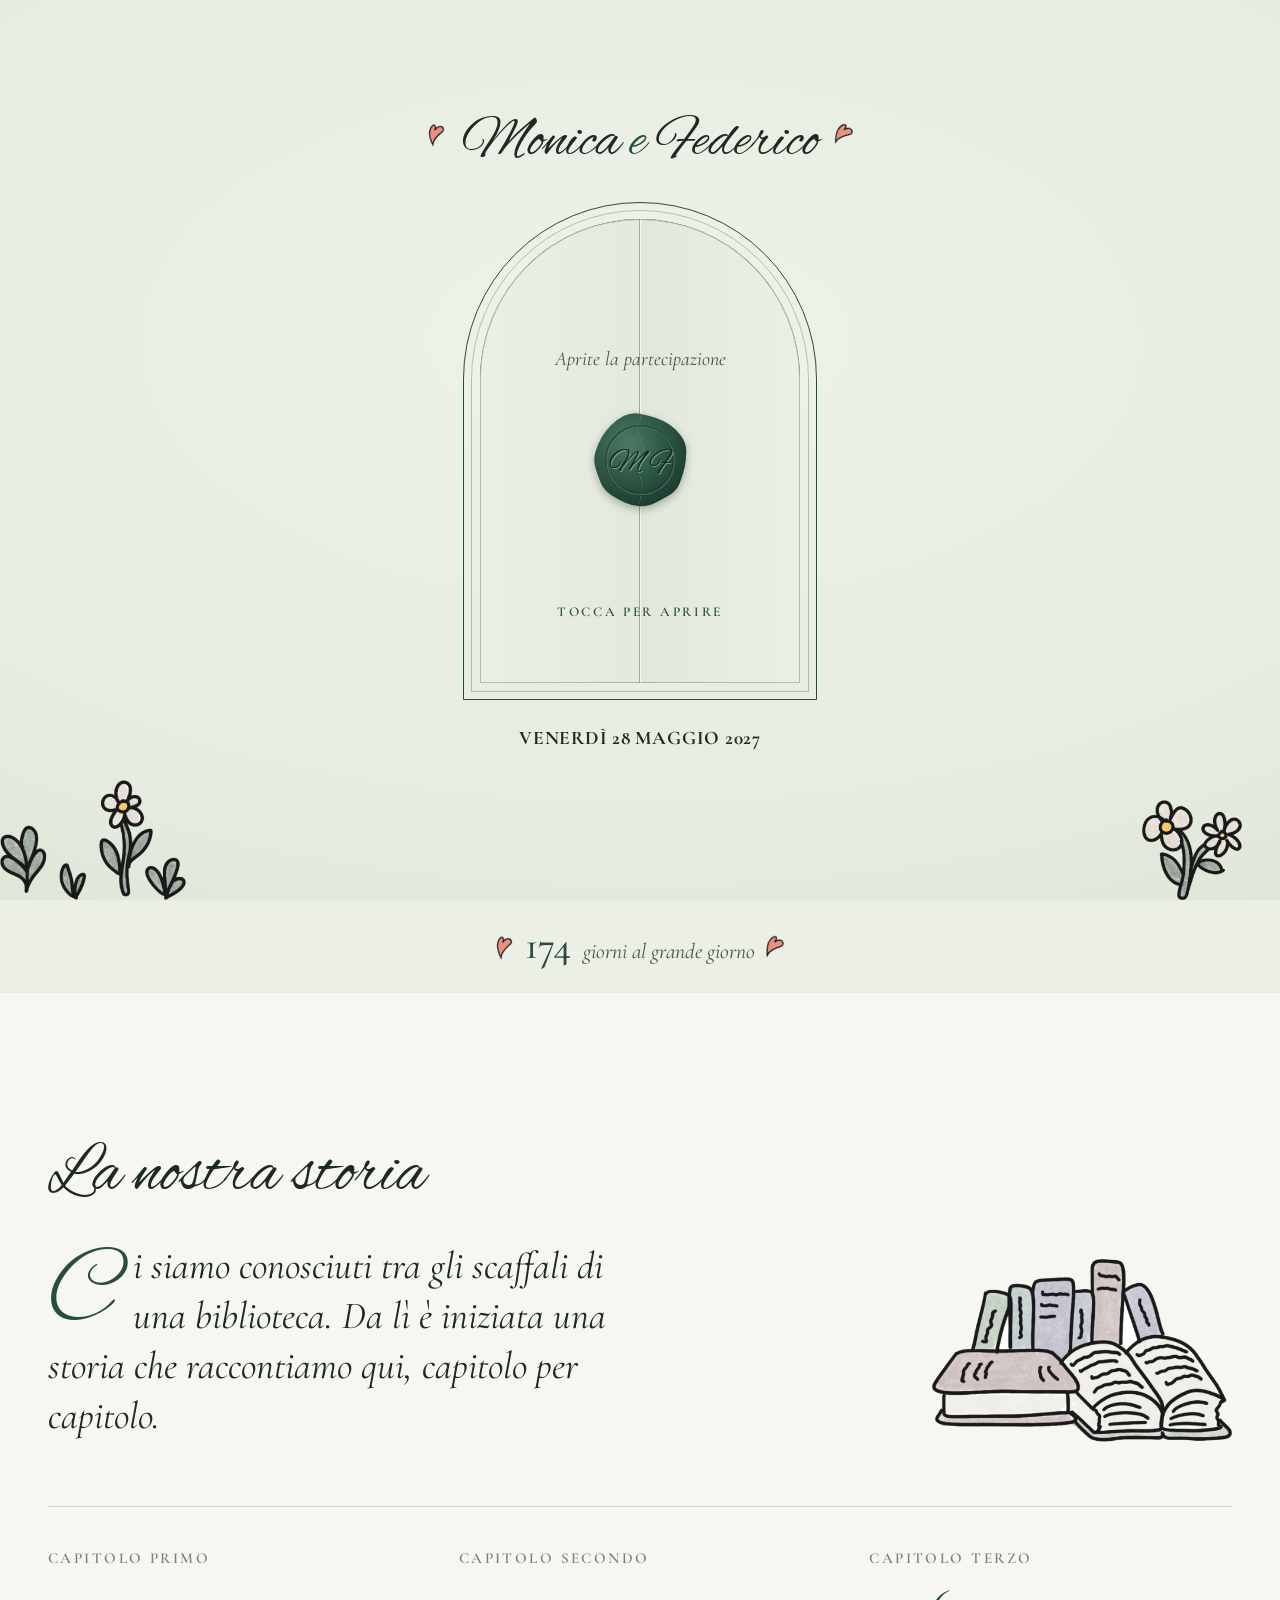
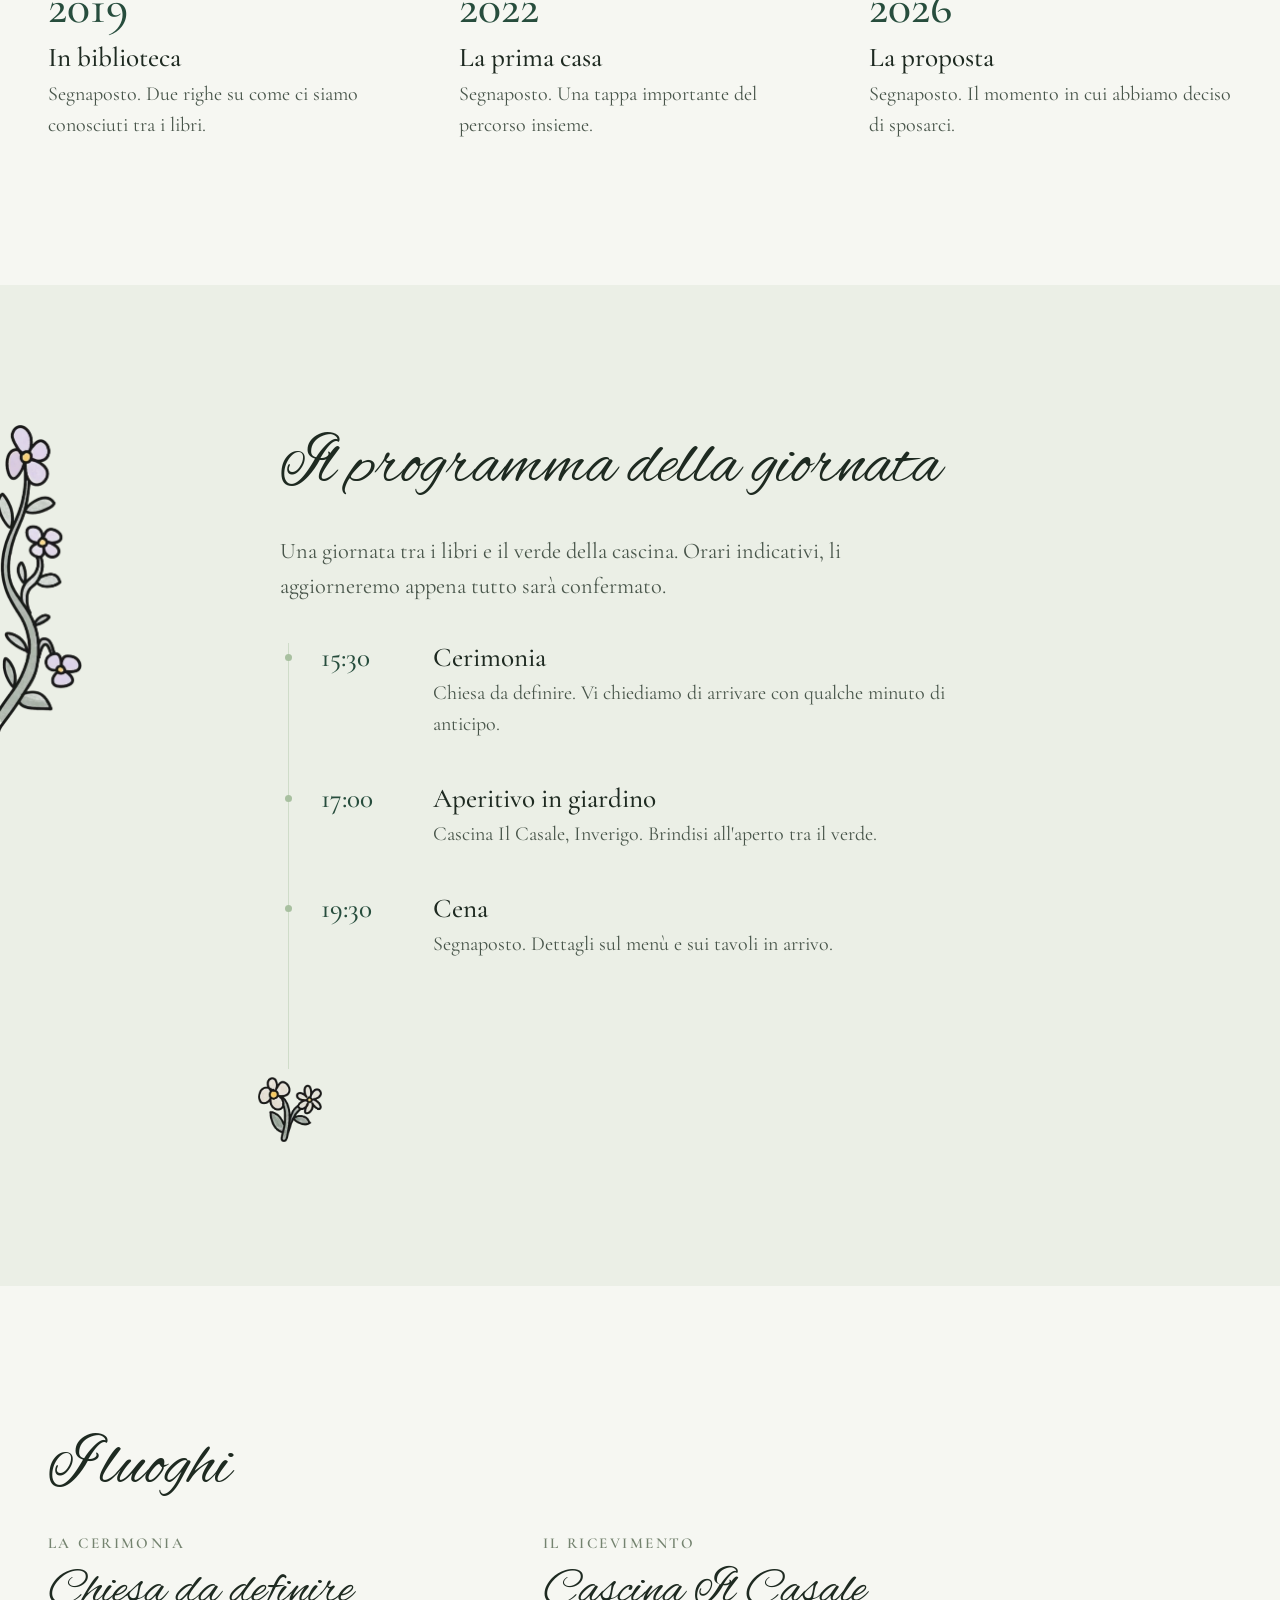
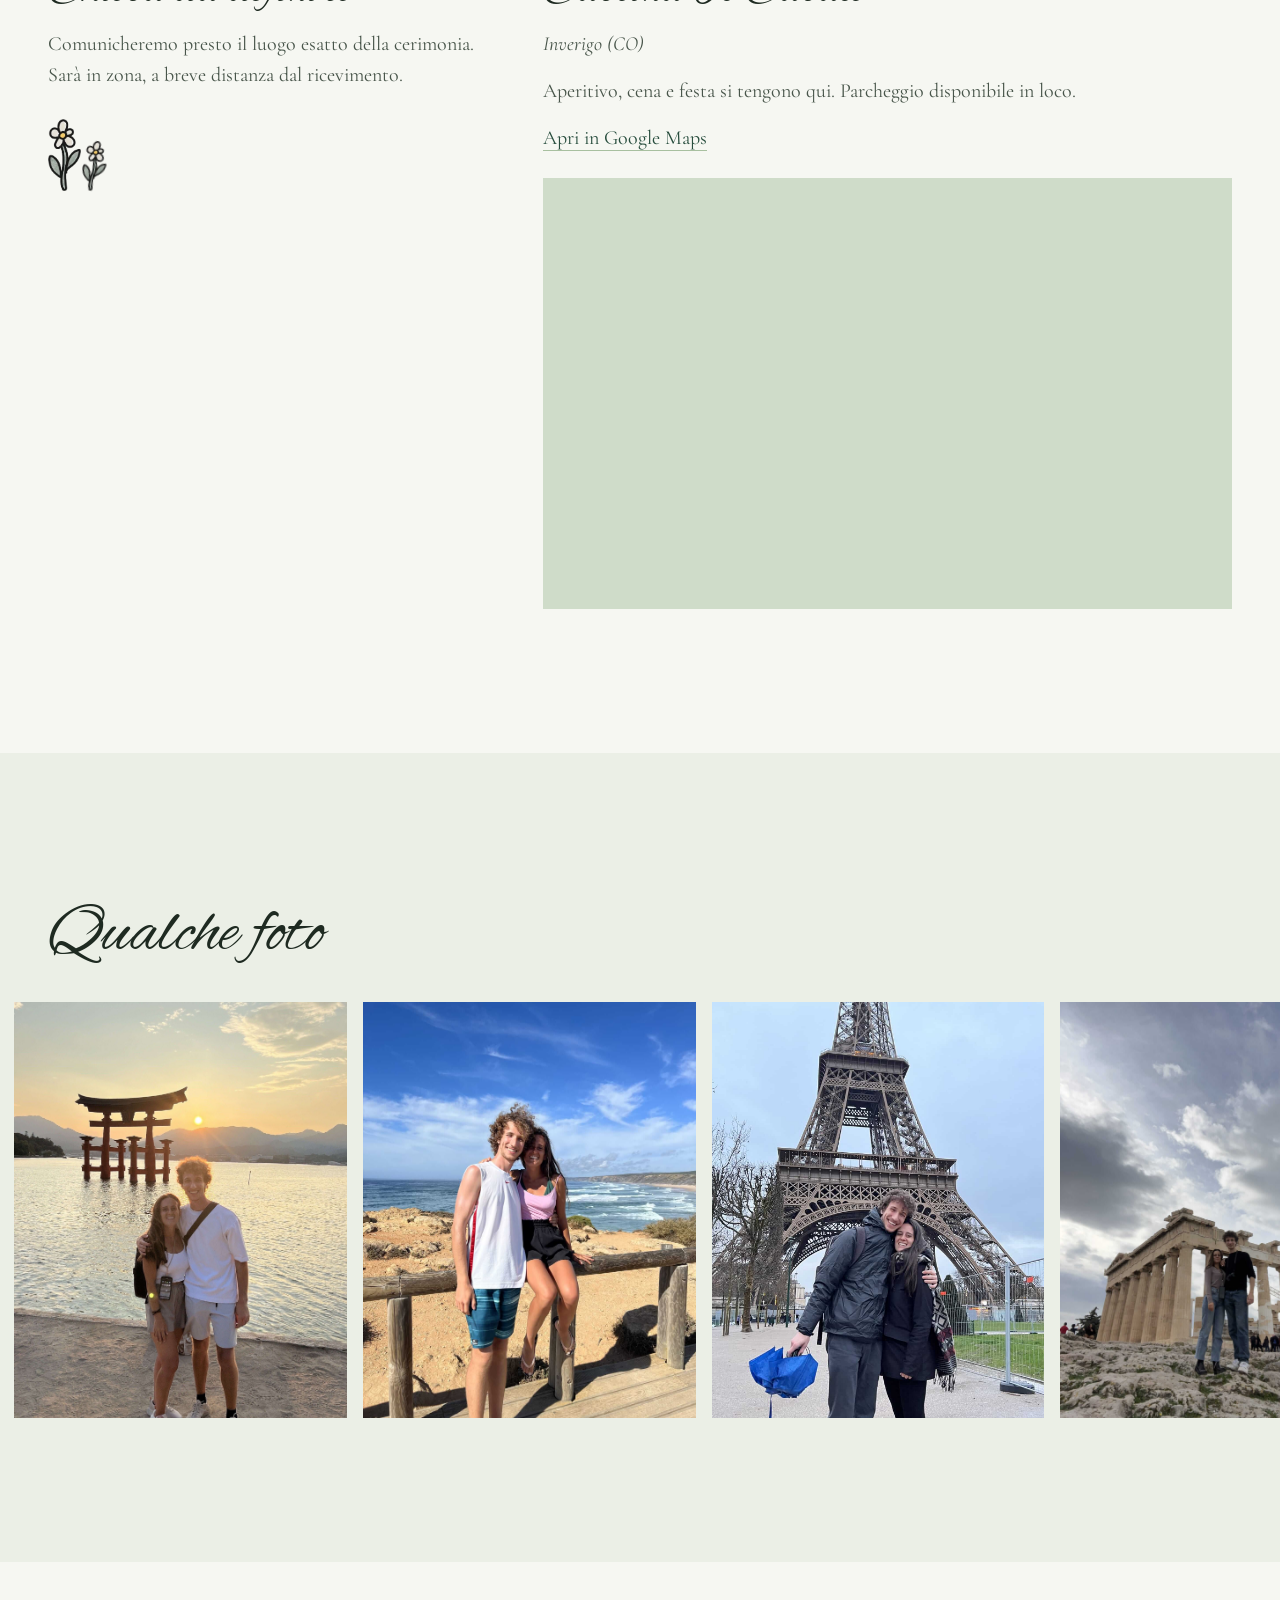
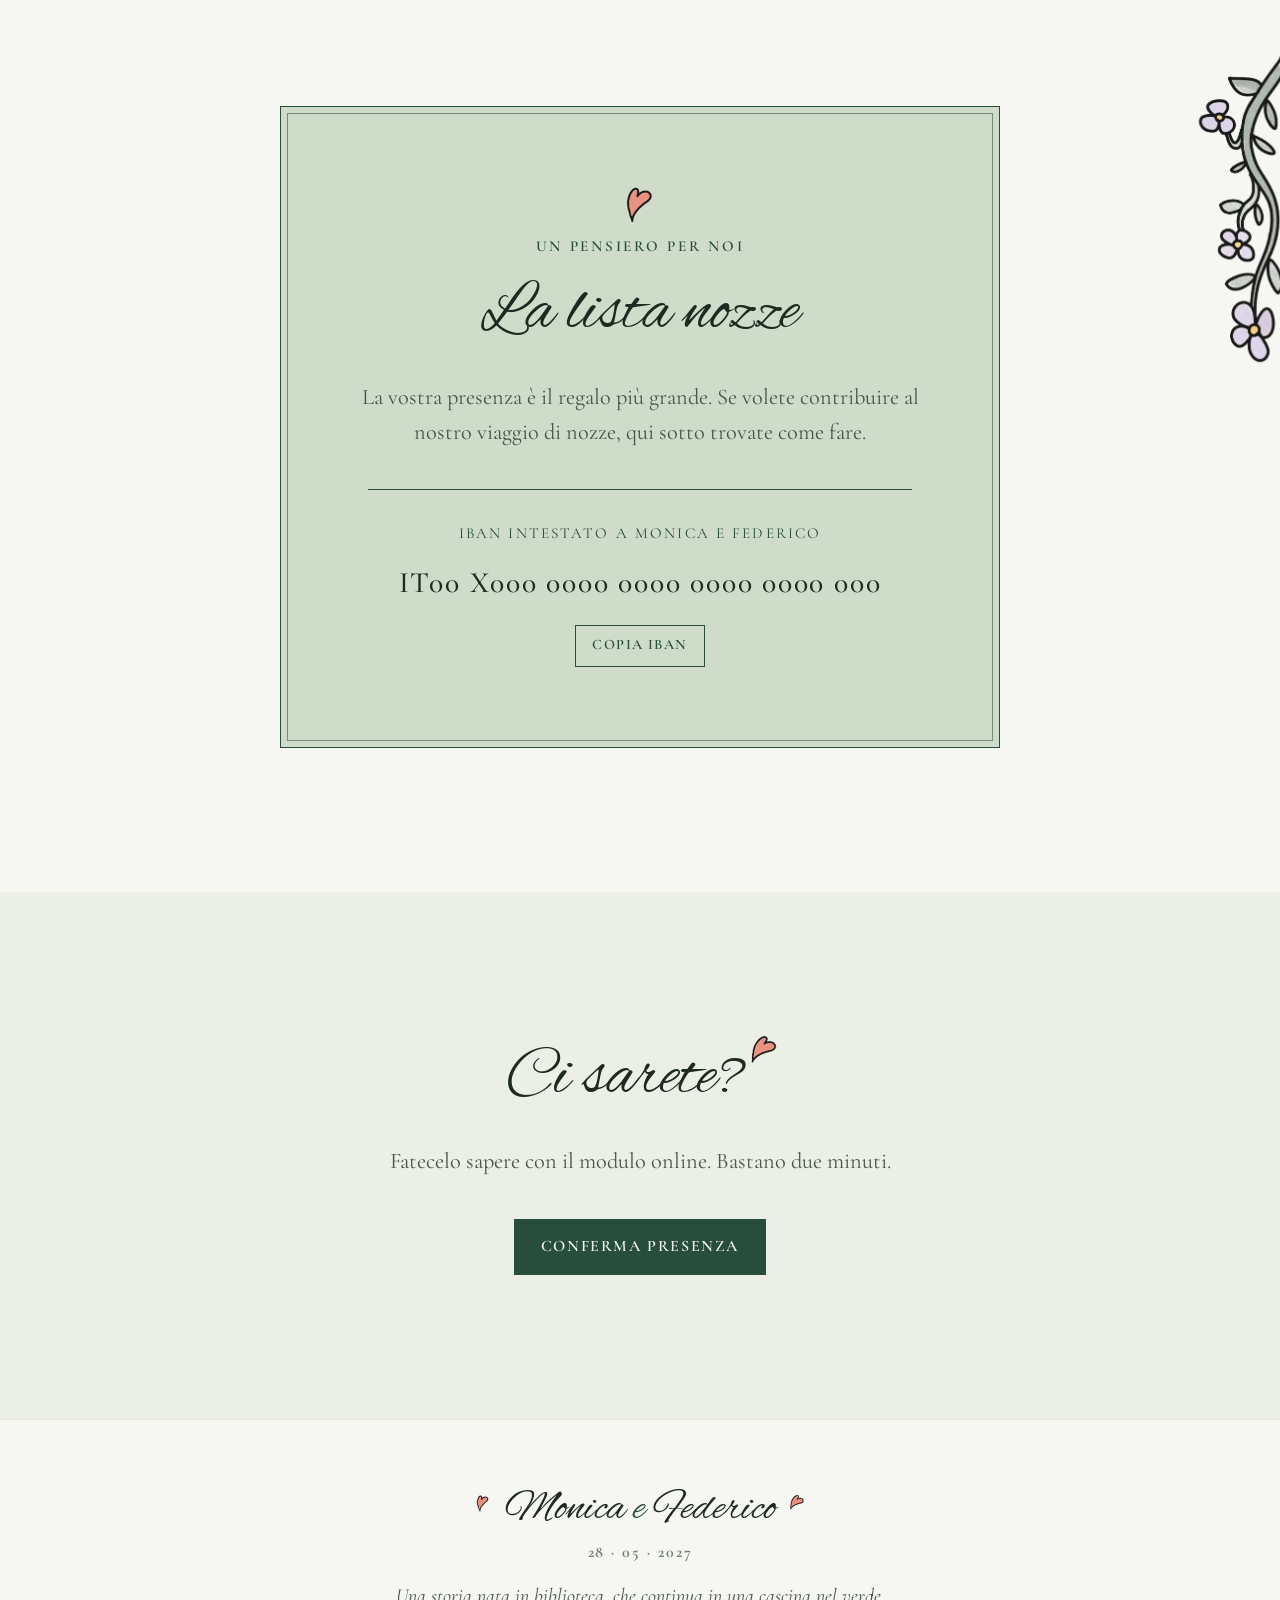
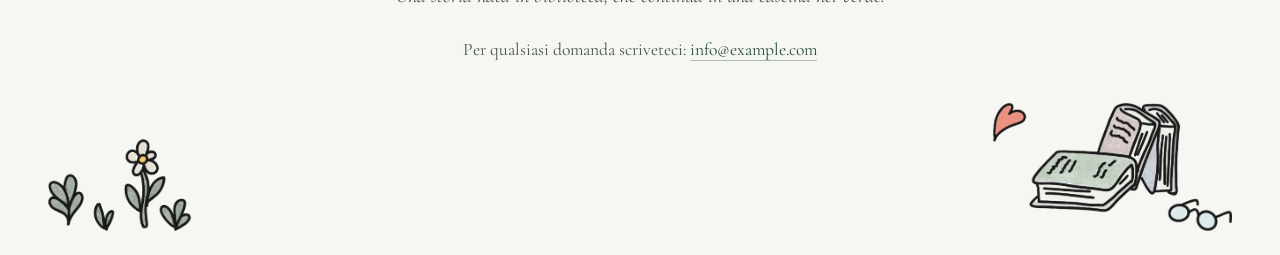
==== index.html @ 69a39d4b "Animazione iniziale: la busta della partecipazione si apre Sigillo di ceralacca con il monogramma M " ====
<!doctype html>
<html lang="it">
<head>
  <meta charset="utf-8">
  <meta name="viewport" content="width=device-width, initial-scale=1">
  <meta name="robots" content="noindex, nofollow">
  <title>Monica &amp; Federico, 28 maggio 2027</title>
  <meta name="description" content="Monica e Federico si sposano il 28 maggio 2027 a Inverigo. Programma, luoghi, regali e conferma di presenza.">
  <meta property="og:title" content="Monica & Federico, 28 maggio 2027">
  <meta property="og:description" content="Ci sposiamo. Tutte le informazioni per la giornata.">
  <meta property="og:type" content="website">
  <meta name="theme-color" content="#274D3D">
  <link rel="preconnect" href="https://fonts.googleapis.com">
  <link rel="preconnect" href="https://fonts.gstatic.com" crossorigin>
  <link href="https://fonts.googleapis.com/css2?family=Alex+Brush&family=Cormorant+Garamond:ital,wght@0,400;0,500;0,600;0,700;1,400;1,500&display=swap" rel="stylesheet">
  <link rel="stylesheet" href="css/styles.css">
  <script>
    /* Busta della partecipazione all'apertura: solo entrando dalla home senza ancora, una volta per sessione */
    (function () {
      try { if (location.hash || sessionStorage.getItem("intro-vista")) return; } catch (e) {}
      document.documentElement.classList.add("has-intro");
    })();
  </script>
</head>
<body>

<!-- INTRO: la busta della partecipazione, si apre al tocco -->
<div class="intro" id="intro" role="dialog" aria-modal="true" aria-label="Partecipazione di Monica e Federico">
  <div class="intro__stage">
    <p class="intro__names"><img class="doodle-heart doodle-heart--l" src="assets/img/disegni/cuore.webp" alt="" width="77" height="102">Monica <em>e</em> Federico<img class="doodle-heart" src="assets/img/disegni/cuore.webp" alt="" width="77" height="102"></p>
    <button class="intro__arch" id="introOpen" type="button" aria-label="Apri la partecipazione">
      <span class="intro__window" aria-hidden="true">
        <span class="intro__lining"></span>
        <span class="intro__card">
          <span class="intro__eyebrow">Ci sposiamo</span>
          <span class="intro__mono"><img src="assets/img/disegni/cuore.webp" alt="" width="77" height="102">M F<img src="assets/img/disegni/cuore.webp" alt="" width="77" height="102"></span>
          <span class="intro__card-date">28 · 05 · 2027</span>
        </span>
        <span class="intro__pocket"><img src="assets/img/disegni/cuore.webp" alt="" width="77" height="102"></span>
        <span class="intro__door intro__door--l"></span>
        <span class="intro__door intro__door--r"></span>
        <span class="intro__invite">Aprite la partecipazione</span>
        <svg class="intro__seal" viewBox="0 0 100 100">
          <defs>
            <radialGradient id="sealWax" cx="38%" cy="32%" r="75%">
              <stop offset="0" stop-color="#4b7a63"/>
              <stop offset=".55" stop-color="#2c5544"/>
              <stop offset="1" stop-color="#1b382c"/>
            </radialGradient>
            <g id="sealFace">
              <path fill="url(#sealWax)" d="M95.2 41.8Q95.2 50.0 93.5 57.6Q91.8 65.2 88.8 72.6Q85.7 80.0 78.9 84.1Q72.1 88.2 65.0 91.8Q58.0 95.5 50.1 95.1Q42.1 94.7 35.0 91.4Q28.0 88.2 21.4 83.9Q14.7 79.6 11.7 72.3Q8.7 65.0 6.5 57.5Q4.3 50.0 6.4 42.5Q8.6 34.9 12.3 28.3Q16.1 21.6 21.7 16.0Q27.2 10.5 34.5 6.9Q41.8 3.3 49.7 4.8Q57.7 6.3 65.0 8.8Q72.4 11.2 79.0 15.6Q85.7 20.1 90.4 26.8Q95.1 33.6 95.2 41.8Z"/>
              <circle cx="50" cy="50" r="33" fill="none" stroke="#18322a" stroke-width="2.2" opacity=".55"/>
              <circle cx="50.6" cy="50.8" r="33" fill="none" stroke="#6f9a83" stroke-width="1" opacity=".55"/>
              <text x="50.7" y="60.7" text-anchor="middle" font-family="Alex Brush, cursive" font-size="30" fill="#8fb39f" opacity=".75">M F</text>
              <text x="50" y="60" text-anchor="middle" font-family="Alex Brush, cursive" font-size="30" fill="#132a20">M F</text>
            </g>
            <clipPath id="sealLeft"><path d="M0 0H53L47 21L54 38L46 55L53 74L48 100H0Z"/></clipPath>
            <clipPath id="sealRight"><path d="M53 0H100V100H48L53 74L46 55L54 38L47 21Z"/></clipPath>
          </defs>
          <g class="intro__seal-half intro__seal-half--l" clip-path="url(#sealLeft)"><use href="#sealFace"/></g>
          <g class="intro__seal-half intro__seal-half--r" clip-path="url(#sealRight)"><use href="#sealFace"/></g>
        </svg>
        <span class="intro__tap">Tocca per aprire</span>
      </span>
    </button>
    <p class="intro__date">Venerdì 28 maggio 2027</p>
  </div>
  <img class="intro__flowers intro__flowers--l" src="assets/img/disegni/fiori-prato.webp" alt="" width="327" height="211">
  <img class="intro__flowers intro__flowers--r" src="assets/img/disegni/fiori-mazzo.webp" alt="" width="180" height="181">
</div>

<a class="skip" href="#main">Vai al contenuto</a>

<div class="nav-sentinel" aria-hidden="true"></div>
<header class="nav" id="nav">
  <a class="nav__brand" href="#top" aria-label="Torna all'inizio">M F</a>
  <button class="nav__toggle" id="navToggle" aria-expanded="false" aria-controls="navMenu" aria-label="Apri il menu">
    <span></span><span></span>
  </button>
  <nav class="nav__menu" id="navMenu" aria-label="Sezioni del sito">
    <a href="#storia">La storia</a>
    <a href="#programma">Programma</a>
    <a href="#luoghi">Luoghi</a>
    <a href="#galleria">Galleria</a>
    <a href="#regali">Regali</a>
    <a class="btn btn--small" href="conferma.html">Conferma presenza</a>
  </nav>
</header>

<main id="main">

  <!-- HERO -->
  <section class="hero" id="top">
    <figure class="hero__art">
      <img class="hero__couple" src="assets/img/disegni/coppia.webp" alt="Disegno di Monica e Federico abbracciati, con due cuori" width="694" height="558" fetchpriority="high">
      <img class="hero__flowers hero__flowers--left" src="assets/img/disegni/fiori-prato.webp" alt="" width="327" height="211">
      <img class="hero__flowers hero__flowers--right" src="assets/img/disegni/fiori-mazzo.webp" alt="" width="180" height="181">
    </figure>
    <div class="hero__copy">
      <p class="eyebrow">Ci sposiamo</p>
      <h1 class="hero__title">Monica <em>e</em> Federico</h1>
      <p class="hero__date">Venerdì 28 maggio 2027</p>
      <p class="hero__sub">Il prossimo capitolo lo scriviamo insieme a voi.</p>
      <div class="hero__actions">
        <a class="btn" href="conferma.html">Conferma presenza</a>
        <a class="btn btn--ghost" href="#programma">Il programma</a>
      </div>
    </div>
  </section>

  <div class="countdown" id="countdown" aria-live="polite">
    <img class="countdown__heart" src="assets/img/disegni/cuore.webp" alt="" width="77" height="102">
    <span class="countdown__n" data-countdown-days>...</span>
    <span class="countdown__label" data-countdown-label>giorni al grande giorno</span>
    <img class="countdown__heart countdown__heart--r" src="assets/img/disegni/cuore.webp" alt="" width="77" height="102">
  </div>

  <!-- STORIA -->
  <section class="section story" id="storia">
    <div class="wrap">
      <h2 class="h2 reveal">La nostra storia</h2>
      <div class="story__intro">
        <blockquote class="story__quote reveal">
          <!-- TODO: frase o citazione degli sposi -->
          <p>Ci siamo conosciuti tra gli scaffali di una biblioteca. Da lì è iniziata una storia che raccontiamo qui, capitolo per capitolo.</p>
        </blockquote>
        <img class="story__books reveal" src="assets/img/disegni/libri.webp" alt="" width="507" height="310" loading="lazy">
      </div>
      <ol class="milestones reveal">
        <!-- TODO: sostituire le tappe segnaposto -->
        <li class="milestone">
          <span class="milestone__chapter">Capitolo primo</span>
          <span class="milestone__year">2019</span>
          <h3 class="milestone__title">In biblioteca</h3>
          <p>Segnaposto. Due righe su come ci siamo conosciuti tra i libri.</p>
        </li>
        <li class="milestone">
          <span class="milestone__chapter">Capitolo secondo</span>
          <span class="milestone__year">2022</span>
          <h3 class="milestone__title">La prima casa</h3>
          <p>Segnaposto. Una tappa importante del percorso insieme.</p>
        </li>
        <li class="milestone">
          <span class="milestone__chapter">Capitolo terzo</span>
          <span class="milestone__year">2026</span>
          <h3 class="milestone__title">La proposta</h3>
          <p>Segnaposto. Il momento in cui abbiamo deciso di sposarci.</p>
        </li>
      </ol>
    </div>
  </section>

  <!-- PROGRAMMA -->
  <section class="section section--tint has-deco" id="programma">
    <img class="deco-ramo deco-ramo--left" src="assets/img/disegni/ramo-lilla.webp" alt="" width="165" height="615" loading="lazy">
    <div class="wrap wrap--narrow">
      <h2 class="h2 reveal">Il programma della giornata</h2>
      <p class="lead reveal">Una giornata tra i libri e il verde della cascina. Orari indicativi, li aggiorneremo appena tutto sarà confermato.</p>
      <ol class="timeline">
        <!-- TODO: scaletta reale -->
        <li class="timeline__item reveal">
          <time class="timeline__time" datetime="2027-05-28T15:30">15:30</time>
          <div>
            <h3 class="timeline__title">Cerimonia</h3>
            <p>Chiesa da definire. Vi chiediamo di arrivare con qualche minuto di anticipo.</p>
          </div>
        </li>
        <li class="timeline__item reveal">
          <time class="timeline__time" datetime="2027-05-28T17:00">17:00</time>
          <div>
            <h3 class="timeline__title">Aperitivo in giardino</h3>
            <p>Cascina Il Casale, Inverigo. Brindisi all'aperto tra il verde.</p>
          </div>
        </li>
        <li class="timeline__item reveal">
          <time class="timeline__time" datetime="2027-05-28T19:30">19:30</time>
          <div>
            <h3 class="timeline__title">Cena</h3>
            <p>Segnaposto. Dettagli sul menù e sui tavoli in arrivo.</p>
          </div>
        </li>
        <li class="timeline__item reveal">
          <time class="timeline__time" datetime="2027-05-28T22:30">22:30</time>
          <div>
            <h3 class="timeline__title">Torta e festa</h3>
            <p>Segnaposto. Si balla fino a tardi.</p>
          </div>
        </li>
      </ol>
      <img class="timeline__flowers" src="assets/img/disegni/fiori-mazzo.webp" alt="" width="180" height="181" loading="lazy">
    </div>
  </section>

  <!-- LUOGHI -->
  <section class="section" id="luoghi">
    <div class="wrap">
      <h2 class="h2 reveal">I luoghi</h2>
      <div class="places">
        <article class="place reveal">
          <h3 class="place__title">La cerimonia</h3>
          <p class="place__name">Chiesa da definire</p>
          <p>Comunicheremo presto il luogo esatto della cerimonia. Sarà in zona, a breve distanza dal ricevimento.</p>
          <div class="place__flowers" aria-hidden="true">
            <img src="assets/img/disegni/margherita.webp" alt="" width="95" height="205" loading="lazy">
            <img src="assets/img/disegni/margherita.webp" alt="" width="95" height="205" loading="lazy">
          </div>
        </article>
        <article class="place place--wide reveal">
          <h3 class="place__title">Il ricevimento</h3>
          <p class="place__name">Cascina Il Casale</p>
          <p class="place__where">Inverigo (CO)</p>
          <p>Aperitivo, cena e festa si tengono qui. Parcheggio disponibile in loco. <!-- TODO: indirizzo preciso, note su navette --></p>
          <a class="link" href="https://www.google.com/maps/search/?api=1&query=Cascina+Il+Casale+Inverigo" target="_blank" rel="noopener">Apri in Google Maps</a>
          <div class="map">
            <iframe title="Mappa di Cascina Il Casale, Inverigo" src="https://www.google.com/maps?q=Cascina+Il+Casale,+Inverigo&z=13&output=embed" loading="lazy" referrerpolicy="no-referrer-when-downgrade" allowfullscreen></iframe>
          </div>
        </article>
      </div>
    </div>
  </section>

  <!-- GALLERIA -->
  <section class="section section--tint" id="galleria">
    <div class="wrap">
      <h2 class="h2 reveal">Qualche foto</h2>
    </div>
    <div class="carousel reveal" id="galleryCarousel" tabindex="0" aria-label="Foto di Monica e Federico, scorrimento orizzontale">
      <div class="carousel__track">
        <figure class="carousel__item"><img src="assets/img/miyajima.jpg" alt="Monica e Federico davanti al torii di Miyajima, al tramonto" width="1512" height="2016"></figure>
        <figure class="carousel__item"><img src="assets/img/mare.jpg" alt="Monica e Federico sulla scogliera, con l'oceano alle spalle" width="1512" height="2016"></figure>
        <figure class="carousel__item"><img src="assets/img/parigi.jpg" alt="Monica e Federico a Parigi, sotto la Tour Eiffel" width="2016" height="1512"></figure>
        <figure class="carousel__item"><img src="assets/img/atene.jpg" alt="Monica e Federico sull'Acropoli di Atene, davanti al Partenone" width="1512" height="2016"></figure>
        <figure class="carousel__item"><img src="assets/img/venezia.jpg" alt="Monica e Federico sulla riva a Venezia, con la laguna dietro" width="2016" height="1512" loading="lazy"></figure>
        <figure class="carousel__item"><img src="assets/img/giappone-te.jpg" alt="Monica e Federico in ginocchio sul tatami con le ciotole del tè" width="1512" height="2016" loading="lazy"></figure>
        <figure class="carousel__item"><img src="assets/img/laurea.jpg" alt="Monica con la corona d'alloro il giorno della laurea, con Federico" width="2048" height="1365" loading="lazy"></figure>
        <figure class="carousel__item"><img src="assets/img/aeroporto.jpg" alt="Selfie di Monica e Federico in aeroporto, in partenza" width="1512" height="2016" loading="lazy"></figure>
        <figure class="carousel__item"><img src="assets/img/macchina.jpg" alt="Monica e Federico davanti alla macchina" width="1512" height="2016" loading="lazy"></figure>
        <figure class="carousel__item"><img src="assets/img/selfie-cielo.jpg" alt="Selfie di Monica e Federico sotto un cielo nuvoloso" width="1512" height="2016" loading="lazy"></figure>
      </div>
    </div>
  </section>

  <!-- REGALI -->
  <section class="section has-deco" id="regali">
    <img class="deco-ramo deco-ramo--right" src="assets/img/disegni/ramo-lilla.webp" alt="" width="165" height="615" loading="lazy">
    <div class="wrap wrap--narrow">
      <div class="gifts reveal">
        <img class="gifts__heart" src="assets/img/disegni/cuore.webp" alt="" width="77" height="102" loading="lazy">
        <p class="eyebrow">Un pensiero per noi</p>
        <h2 class="h2">La lista nozze</h2>
        <p class="lead">
          <!-- TODO: testo regali (viaggio di nozze, lista, ecc.) -->
          La vostra presenza è il regalo più grande. Se volete contribuire al nostro viaggio di nozze, qui sotto trovate come fare.
        </p>
        <div class="iban">
          <span class="iban__label">IBAN intestato a Monica e Federico</span>
          <!-- TODO: IBAN reale -->
          <code class="iban__value" id="ibanValue">IT00 X000 0000 0000 0000 0000 000</code>
          <button class="btn btn--ghost btn--small" type="button" id="copyIban">Copia IBAN</button>
        </div>
      </div>
    </div>
  </section>

  <!-- RIMANDO ALLA CONFERMA -->
  <section class="section closing" id="rsvp">
    <div class="wrap wrap--narrow closing__inner">
      <h2 class="h2 reveal">Ci sarete?<img class="doodle-heart" src="assets/img/disegni/cuore.webp" alt="" width="77" height="102" loading="lazy"></h2>
      <p class="lead reveal">Fatecelo sapere con il modulo online. Bastano due minuti.</p>
      <a class="btn reveal" href="conferma.html">Conferma presenza</a>
    </div>
  </section>

</main>

<footer class="footer">
  <div class="wrap footer__inner">
    <p class="footer__names"><img class="doodle-heart doodle-heart--l" src="assets/img/disegni/cuore.webp" alt="" width="77" height="102" loading="lazy">Monica <em>e</em> Federico<img class="doodle-heart" src="assets/img/disegni/cuore.webp" alt="" width="77" height="102" loading="lazy"></p>
    <p class="footer__date">28 · 05 · 2027</p>
    <p class="footer__line">Una storia nata in biblioteca, che continua in una cascina nel verde.</p>
    <!-- TODO: contatti dei testimoni o degli sposi -->
    <p class="footer__contact">Per qualsiasi domanda scriveteci: <a class="link" href="mailto:info@example.com">info@example.com</a></p>
  </div>
  <div class="wrap footer__ground" aria-hidden="true">
    <img class="footer__flowers" src="assets/img/disegni/fiori-prato.webp" alt="" width="327" height="211" loading="lazy">
    <span class="footer__books">
      <img class="footer__heart" src="assets/img/disegni/cuore.webp" alt="" width="77" height="102" loading="lazy">
      <img src="assets/img/disegni/libri-occhiali.webp" alt="" width="459" height="289" loading="lazy">
    </span>
  </div>
</footer>

<script src="js/main.js" defer></script>
</body>
</html>
---- css/styles.css ----
/* Monica & Federico, 28 maggio 2027
   Tema unico chiaro, ripreso dalla partecipazione stampata (Canva "Partecipazione Monica e Federico"):
   nomi e luoghi in corsivo, date in maiuscoletto grassetto, monogramma "M F" in verde.
   Un solo accento: verde sottobosco.
   Forme: tutto a spigolo vivo, unica eccezione l'arco della foto hero. */

:root {
  color-scheme: light;
  /* Palette del matrimonio: muschio pastello #A8C0A0, sottobosco scuro #274D3D */
  --bg: #f6f7f2;
  --bg-tint: #ebefe6;          /* bg + 14% di muschio */
  --ink: #1e2a21;
  --ink-2: #48554a;
  --muted: #74836f;
  --line: #e5ebe0;             /* bg + 22% di muschio */
  --accent: #274D3D;           /* primario: pulsanti, numeri grandi, dettagli */
  --accent-hover: #33604d;
  --accent-deep: #274D3D;      /* allineato al primario: contrasto AA gia' garantito anche sui testi piccoli */
  --wedding: #A8C0A0;          /* muschio pastello: punti, linee, bordo RSVP */
  --wedding-soft: #cfdcc9;     /* superfici segnaposto e biglietto regali */
  --accent-soft: #dbe4d5;
  --on-accent: #f6f7f2;

  --script: "Alex Brush", "Snell Roundhand", "Brush Script MT", cursive;
  --serif: "Cormorant Garamond", "Iowan Old Style", Georgia, serif;
  --sans: var(--serif);

  --wrap: 1200px;
  --narrow: 720px;
  --gutter: clamp(1.25rem, 4vw, 3rem);
  --section: clamp(5rem, 12vw, 9rem);
  --ease: cubic-bezier(0.16, 1, 0.3, 1);
}

*, *::before, *::after { box-sizing: border-box; }
html { scroll-behavior: smooth; -webkit-text-size-adjust: 100%; }
body {
  margin: 0;
  background: var(--bg);
  color: var(--ink);
  font-family: var(--serif);
  font-weight: 400;
  font-size: 1.25rem;
  line-height: 1.55;
}
img { display: block; max-width: 100%; height: auto; }
a { color: inherit; }
p { margin: 0 0 1rem; }
h1, h2, h3 { margin: 0; font-family: var(--serif); font-weight: 500; line-height: 1.1; }
ol, ul { margin: 0; padding: 0; list-style: none; }
figure { margin: 0; }
button { font: inherit; }
[hidden] { display: none !important; }

.skip {
  position: absolute; left: 1rem; top: -3rem;
  background: var(--accent); color: var(--on-accent); padding: .5rem .75rem;
  z-index: 100;
}
.skip:focus { top: 1rem; }

.wrap { width: min(var(--wrap), 100% - 2 * var(--gutter)); margin-inline: auto; }
.wrap--narrow { width: min(var(--narrow), 100% - 2 * var(--gutter)); }

.section { padding-block: var(--section); }
.section--tint { background: var(--bg-tint); }

.eyebrow {
  font-size: .95rem; letter-spacing: .18em; text-transform: uppercase;
  color: var(--accent-deep); font-weight: 600; margin-bottom: 1.25rem;
}

.h2 {
  font-family: var(--script); font-weight: 400;
  font-size: clamp(2.75rem, 6vw, 4.25rem);
  line-height: 1.15; padding-bottom: .1em;
  margin-bottom: 1.25rem;
}
.lead { font-size: 1.4rem; color: var(--ink-2); max-width: 55ch; margin-bottom: 2.5rem; }

.link {
  color: var(--accent-deep); text-decoration: none;
  border-bottom: 1px solid var(--wedding);
  transition: border-color .3s var(--ease);
}
.link:hover { border-color: var(--accent); }

/* Bottoni */
.btn {
  display: inline-flex; align-items: center; justify-content: center;
  padding: .9rem 1.6rem; white-space: nowrap;
  background: var(--accent); color: var(--on-accent);
  font-weight: 600; font-size: 1rem; letter-spacing: .1em; text-transform: uppercase;
  text-decoration: none; border: 1px solid var(--accent);
  transition: background .3s var(--ease), transform .15s var(--ease), color .3s var(--ease);
  cursor: pointer;
}
.btn:hover { background: var(--accent-hover); border-color: var(--accent-hover); }
.btn:active { transform: translateY(1px); }
.btn:focus-visible { outline: 2px solid var(--accent); outline-offset: 3px; }
.btn--ghost { background: transparent; color: var(--accent); }
.btn--ghost:hover { background: var(--accent); color: var(--on-accent); }
.btn--small { padding: .55rem 1rem; font-size: .9rem; }

/* Navigazione */
.nav-sentinel { position: absolute; top: 0; height: 1px; width: 1px; }
.nav {
  position: sticky; top: 0; z-index: 50;
  display: flex; align-items: center; justify-content: space-between;
  height: 68px; padding-inline: var(--gutter);
  background: color-mix(in srgb, var(--bg) 85%, transparent);
  backdrop-filter: blur(10px);
  -webkit-backdrop-filter: blur(10px);
  border-bottom: 1px solid transparent;
  transition: border-color .4s var(--ease);
}
.nav.is-scrolled { border-bottom-color: var(--line); }
/* Monogramma come sul retro della partecipazione: "M F" in verde */
.nav__brand {
  font-family: var(--script); font-size: 2.6rem; line-height: 1;
  color: var(--accent); text-decoration: none; padding-top: .15em;
  word-spacing: .25em; white-space: nowrap;
}
.nav__menu { display: flex; align-items: center; gap: 2rem; }
.nav__menu a:not(.btn) {
  text-decoration: none; font-size: 1.15rem; font-weight: 500; color: var(--ink-2);
  transition: color .3s var(--ease);
}
.nav__menu a:not(.btn):hover { color: var(--accent); }
.nav__toggle {
  display: none; width: 44px; height: 44px; padding: 0;
  background: none; border: 0; cursor: pointer; flex-direction: column;
  justify-content: center; align-items: center; gap: 6px;
}
.nav__toggle span { width: 24px; height: 1.5px; background: var(--ink); transition: transform .3s var(--ease), opacity .3s; }
.nav__toggle[aria-expanded="true"] span:first-child { transform: translateY(3.75px) rotate(45deg); }
.nav__toggle[aria-expanded="true"] span:last-child { transform: translateY(-3.75px) rotate(-45deg); }

@media (max-width: 860px) {
  .nav { z-index: 60; }
  .nav__toggle, .nav__brand { position: relative; z-index: 56; }
  .nav__toggle { display: flex; }
  .nav__menu {
    position: fixed; inset: 0; z-index: 55;
    height: 100dvh; width: 100%;
    flex-direction: column; justify-content: center; align-items: stretch; gap: 0;
    background: var(--bg);
    padding: 68px var(--gutter) max(2rem, env(safe-area-inset-bottom));
    overflow-y: auto; overscroll-behavior: contain;
    display: none;
  }
  .nav__menu.is-open { display: flex; }
  .nav__menu a:not(.btn) { padding: 1.1rem 0; font-size: 1.5rem; width: 100%; border-bottom: 1px solid var(--line); }
  .nav__menu a:not(.btn):first-child { border-top: 1px solid var(--line); }
  .nav__menu .btn { margin-top: 2rem; align-self: flex-start; }
  body.nav-open { overflow: hidden; }
}

/* Hero: come il fronte della partecipazione. Disegno della coppia in alto con i fiori
   ai piedi, sotto nomi e data centrati.
   Vincolo: tutto visibile senza scroll, su desktop e su mobile. */
.hero {
  --nav-h: 68px;
  display: flex; flex-direction: column; align-items: center; justify-content: center;
  text-align: center;
  width: min(var(--wrap), 100% - 2 * var(--gutter));
  margin-inline: auto;
  min-height: calc(100dvh - var(--nav-h));
  padding-block: 1rem 2rem;
}
.hero__art {
  position: relative;
  height: clamp(160px, 31dvh, 310px);
  aspect-ratio: 694 / 558;
  margin-bottom: clamp(1rem, 3dvh, 2rem);
}
.hero__couple { width: 100%; height: 100%; }
/* I fiori stanno negli angoli bassi, dove il disegno e' vuoto, e su schermi larghi escono un po' ai lati */
.hero__flowers { position: absolute; bottom: 0; width: auto; }
.hero__flowers--left { height: 30%; left: -16%; }
.hero__flowers--right { height: 30%; right: -10%; }
.hero__copy { display: flex; flex-direction: column; align-items: center; }
.hero__title {
  font-family: var(--script); font-weight: 400;
  font-size: clamp(3.5rem, min(8vw, 13dvh), 7rem);
  line-height: 1.1; padding-bottom: .12em;
  margin-bottom: .5rem;
}
.hero__title em { font-style: normal; color: var(--accent); }
/* Data come nella partecipazione: maiuscolo, grassetto, senza spaziatura larga */
.hero__date {
  font-weight: 700; text-transform: uppercase;
  font-size: clamp(1.3rem, 2vw, 1.65rem); letter-spacing: .02em;
  color: var(--ink); margin-bottom: .5rem;
}
.hero__sub {
  font-size: clamp(1.2rem, 1.6vw, 1.45rem); color: var(--ink-2);
  max-width: 44ch; text-wrap: balance; margin-bottom: clamp(1.25rem, 3dvh, 2rem);
}
.hero__actions { display: flex; flex-wrap: wrap; justify-content: center; gap: .75rem; }

@media (prefers-reduced-motion: no-preference) {
  .hero__copy > * { opacity: 0; transform: translateY(18px); animation: rise .9s var(--ease) forwards; }
  .hero__copy > :nth-child(1) { animation-delay: .35s; }
  .hero__copy > :nth-child(2) { animation-delay: .45s; }
  .hero__copy > :nth-child(3) { animation-delay: .57s; }
  .hero__copy > :nth-child(4) { animation-delay: .69s; }
  .hero__copy > :nth-child(5) { animation-delay: .81s; }
  .hero__couple { opacity: 0; transform: translateY(16px); animation: rise 1.1s var(--ease) .05s forwards; }
  .hero__flowers { opacity: 0; animation: grow .9s var(--ease) .3s forwards; transform-origin: 50% 100%; }
}
@keyframes rise { to { opacity: 1; transform: translateY(0); } }
@keyframes grow { from { opacity: 0; transform: scaleY(.6); } to { opacity: 1; transform: none; } }

/* Mobile: tutto dentro un'unica schermata */
@media (max-width: 860px) {
  .hero { padding-block: .75rem 1.5rem; }
  .hero__art { height: clamp(150px, 28dvh, 240px); margin-bottom: clamp(.75rem, 2dvh, 1.25rem); }
  .hero__flowers--left { left: -4%; height: 26%; }
  .hero__flowers--right { right: -2%; height: 26%; }
  .eyebrow { margin-bottom: .75rem; }
  .hero__title { font-size: clamp(2.75rem, 12vw, 3.75rem); margin-bottom: .35rem; }
  .hero__date { font-size: 1.2rem; margin-bottom: .35rem; }
  .hero__sub { font-size: 1.2rem; margin-bottom: 1.25rem; }
  .hero__actions { gap: .6rem; }
  .hero__actions .btn { padding: .7rem 1rem; font-size: .85rem; letter-spacing: .08em; }
}
/* Telefoni molto bassi: riduco ancora un po' */
@media (max-width: 860px) and (max-height: 680px) {
  .hero__art { height: clamp(130px, 24dvh, 180px); }
  .hero__title { font-size: 2.5rem; }
  .hero__sub { font-size: 1.1rem; margin-bottom: 1rem; }
}

/* Countdown */
.countdown {
  display: flex; align-items: baseline; justify-content: center; gap: .75rem;
  padding: 1.5rem var(--gutter);
  background: var(--bg-tint);
  border-top: 1px solid var(--line); border-bottom: 1px solid var(--line);
  font-family: var(--serif);
}
.countdown__n { font-size: 2.5rem; font-weight: 500; color: var(--accent); line-height: 1; }
.countdown__label { font-size: 1.35rem; font-style: italic; color: var(--ink-2); }
.countdown__heart { align-self: center; height: 1.35rem; width: auto; transform: rotate(-12deg); }
.countdown__heart--r { transform: rotate(10deg); }

/* Storia: citazione grande con la pila di libri della partecipazione + tre tappe in riga */
.story__intro {
  display: grid; grid-template-columns: minmax(0, 1fr) auto;
  align-items: end; gap: 1.5rem 3rem; margin-bottom: 4rem;
}
.story__books { width: clamp(200px, 24vw, 300px); }
@media (max-width: 760px) {
  .story__intro { grid-template-columns: 1fr; margin-bottom: 3rem; }
  .story__books { width: 190px; justify-self: end; }
}
.story__quote {
  margin: 0;
  font-family: var(--serif);
  font-style: italic; font-weight: 400;
  font-size: clamp(1.6rem, 3vw, 2.4rem);
  line-height: 1.3; max-width: 34ch;
}
.story__quote p { margin: 0; }
/* Capolettera, come l'inizio di un capitolo */
.story__quote p::first-letter {
  font-family: var(--script); font-style: normal;
  font-size: 2.6em; line-height: .8; float: left;
  color: var(--accent); margin: .12em .12em 0 0;
}
.milestones {
  display: grid; grid-template-columns: repeat(3, 1fr);
  gap: 3rem; border-top: 1px solid var(--wedding-soft); padding-top: 2.5rem;
}
.milestone__chapter {
  display: block; font-size: .95rem; letter-spacing: .16em; text-transform: uppercase;
  font-weight: 600; color: var(--muted); margin-bottom: .75rem;
}
.milestone__year {
  display: block; font-family: var(--serif); font-size: 3rem; font-weight: 500;
  color: var(--accent); line-height: 1; margin-bottom: .75rem;
}
.milestone__title { font-size: 1.7rem; margin-bottom: .4rem; }
.milestone p { color: var(--ink-2); margin: 0; }
@media (max-width: 760px) {
  .milestones { grid-template-columns: 1fr; gap: 2.25rem; }
}

/* Rami lilla della partecipazione: escono dal bordo dello schermo.
   Su schermi stretti stanno a cavallo tra due sezioni, nello spazio vuoto dei padding
   (come sulla partecipazione, dove il ramo attraversa la piega); su schermi larghi
   scendono accanto alle sezioni strette. In nessun caso finiscono sopra il testo. */
.has-deco { position: relative; }
.deco-ramo {
  position: absolute; z-index: 1; pointer-events: none;
  height: 140px; width: auto;
}
.deco-ramo--left { left: 0; top: -70px; }
.deco-ramo--right { right: 0; top: -70px; transform: rotate(180deg); }
@media (min-width: 980px) {
  .deco-ramo { height: clamp(240px, 24vw, 340px); }
  .deco-ramo--left { top: 14%; }
  .deco-ramo--right { top: 10%; }
}

/* Cuoricini e fiorellini sparsi, sempre dalla partecipazione */
.doodle-heart {
  display: inline-block; height: .42em; width: auto;
  vertical-align: .4em; margin-left: .15em; transform: rotate(14deg);
}
.doodle-heart--l { margin: 0 .15em 0 0; transform: rotate(-12deg); }

/* Programma: timeline verticale */
.timeline { border-left: 1px solid var(--wedding-soft); margin-left: .5rem; }
.timeline__item {
  display: grid; grid-template-columns: 5.5rem 1fr; gap: 1.5rem;
  position: relative; padding: 0 0 2.75rem 2rem;
}
.timeline__item::before {
  content: ""; position: absolute; left: -4px; top: .55em;
  width: 7px; height: 7px; background: var(--wedding); border-radius: 50%;
}
.timeline__item:last-child { padding-bottom: 0; }
.timeline__time { font-family: var(--serif); font-size: 1.7rem; font-weight: 500; color: var(--accent); line-height: 1.1; }
.timeline__title { font-size: 1.7rem; margin-bottom: .3rem; }
.timeline__item p { color: var(--ink-2); margin: 0; }
/* La linea del programma finisce in un mazzetto di fiori, centrato sulla linea */
.timeline__flowers { width: 64px; height: auto; margin: .5rem 0 0 calc(.5rem - 30px); }
@media (max-width: 560px) {
  .timeline__item { grid-template-columns: 1fr; gap: .25rem; }
}

/* Luoghi: due blocchi asimmetrici */
.places {
  display: grid; grid-template-columns: 1fr 1.6fr; gap: clamp(2rem, 5vw, 5rem);
  align-items: start;
}
.place__title { font-size: .95rem; letter-spacing: .16em; text-transform: uppercase; font-weight: 600; color: var(--muted); margin-bottom: .75rem; }
/* Nome del luogo in corsivo e localita' in corsivo piccolo, come nella partecipazione */
.place__name {
  font-family: var(--script); font-weight: 400;
  font-size: clamp(2.4rem, 4vw, 3.1rem); line-height: 1.15; padding-bottom: .1em;
  margin-bottom: .25rem;
}
.place__where { font-style: italic; margin-bottom: 1rem; }
.place p:not(.place__name) { color: var(--ink-2); }
.place__flowers { display: flex; align-items: flex-end; gap: .1rem; margin-top: 1.75rem; }
.place__flowers img { height: 72px; width: auto; }
.place__flowers img + img { height: 50px; transform: rotate(10deg); }
.map { margin-top: 1.5rem; aspect-ratio: 16 / 10; background: var(--wedding-soft); }
.map iframe { width: 100%; height: 100%; border: 0; display: block; filter: saturate(.75); }
@media (max-width: 860px) {
  .places { grid-template-columns: 1fr; }
}

/* Galleria: una sola riga a tutta larghezza che scorre in orizzontale.
   Scorre da sola (JS, js/main.js) e si puo' trascinare o scorrere a mano;
   si ferma al passaggio del mouse e con prefers-reduced-motion. */
.carousel {
  --card: clamp(240px, 26vw, 340px);   /* desktop: 3 foto intere piu' uno scorcio della quarta */
  --gap: 1rem;
  --pad: max(var(--gutter), (100vw - var(--wrap)) / 2);   /* allinea la prima foto al bordo del .wrap */
  overflow-x: auto; overflow-y: hidden;
  -webkit-overflow-scrolling: touch;
  overscroll-behavior-x: contain;
  scrollbar-width: none;
  scroll-behavior: auto;   /* lo scorrimento automatico via JS non deve essere "smooth" */
  cursor: grab;
  outline-offset: -3px;
}
.carousel::-webkit-scrollbar { display: none; }
.carousel:focus-visible { outline: 2px solid var(--accent); }
.carousel.is-dragging { cursor: grabbing; }
.carousel__track {
  display: flex; gap: var(--gap);
  width: max-content;
  padding-inline: var(--pad);
}
.carousel__item {
  flex: 0 0 var(--card);
  width: var(--card); aspect-ratio: 4 / 5;
  margin: 0; overflow: hidden;
  background: var(--wedding-soft);
}
.carousel__item img {
  display: block; width: 100%; height: 100%; object-fit: cover;
  user-select: none; -webkit-user-drag: none;
}
@media (max-width: 760px) {
  .carousel { --card: 78vw; --gap: .75rem; }   /* mobile: una foto intera, la successiva fa capolino */
}

/* Regali: biglietto centrato con doppia cornice, come un inserto dell'invito */
.gifts {
  position: relative;
  background: var(--wedding-soft); color: var(--ink);
  border: 1px solid var(--accent);
  padding: clamp(2.75rem, 7vw, 5rem) clamp(1.5rem, 6vw, 4.5rem);
  text-align: center;
}
.gifts::before {
  content: ""; position: absolute; inset: 6px; pointer-events: none;
  border: 1px solid var(--accent); opacity: .55;
}
.gifts .eyebrow { margin-bottom: 1rem; }
.gifts__heart { height: 34px; width: auto; margin: 0 auto .9rem; transform: rotate(-8deg); }
.gifts .lead { color: var(--ink-2); margin-inline: auto; margin-bottom: 2.5rem; }
.iban {
  display: grid; gap: .9rem; justify-items: center;
  border-top: 1px solid var(--accent); padding-top: 2rem;
  max-width: 34rem; margin-inline: auto;
}
.iban__label { font-size: .95rem; letter-spacing: .14em; text-transform: uppercase; color: var(--accent); }
.iban__value {
  font-family: var(--serif); font-size: clamp(1.35rem, 2.6vw, 1.85rem); font-weight: 500;
  letter-spacing: .06em; overflow-wrap: anywhere;
}
.iban .btn { margin-top: .25rem; }

/* Rimando finale nella home */
.closing { background: var(--bg-tint); }
.closing__inner { text-align: center; }
.closing .lead { margin-inline: auto; }

/* RSVP (pagina dedicata) */
.rsvp--page { padding-top: clamp(2.5rem, 6vw, 4rem); }
.rsvp--page .eyebrow { margin-bottom: .75rem; }
.rsvp__paused { border-left: 2px solid var(--wedding); padding-left: 1.5rem; }
.form { display: grid; gap: 1.5rem; }
.form > .btn { justify-self: start; }
.field { display: grid; gap: .5rem; border: 0; padding: 0; margin: 0; min-width: 0; }
.field--half { max-width: 12rem; }
.field label, .field legend { font-weight: 600; font-size: 1.1rem; }
.field input, .field textarea {
  font: inherit; color: var(--ink);
  background: #fff; border: 1px solid var(--line); padding: .8rem 1rem;
  width: 100%; transition: border-color .3s var(--ease);
}
.field input:focus, .field textarea:focus { outline: 2px solid var(--accent); outline-offset: 1px; border-color: var(--accent); }
.field textarea { resize: vertical; }
.field__hint { font-size: 1rem; color: var(--muted); margin: 0; }
.field__error { font-size: 1rem; color: #8a2b2b; margin: 0; display: none; }
.field.is-invalid input { border-color: #8a2b2b; }
.field.is-invalid .field__error { display: block; }
.radio { display: flex; align-items: center; gap: .6rem; font-weight: 400; font-size: 1.15rem; }
.radio input { width: auto; accent-color: var(--accent); }
.field--hp { position: absolute; left: -9999px; }
.form__status { margin: 0; color: var(--ink-2); min-height: 1.5em; }
.form__status.is-ok { color: var(--accent-deep); }
.form__status.is-err { color: #8a2b2b; }

/* Footer */
.footer { border-top: 1px solid var(--line); padding-block: 4rem; text-align: center; color: var(--ink-2); }
.footer__names { font-family: var(--script); font-size: 2.75rem; line-height: 1.2; color: var(--ink); margin-bottom: .25rem; }
.footer__names em { color: var(--accent); font-style: normal; }
/* Due cuori ai lati dei nomi, come ai lati del monogramma sul retro della partecipazione */
.footer__names .doodle-heart { height: .36em; vertical-align: .15em; margin-left: .35em; }
.footer__names .doodle-heart--l { margin: 0 .35em 0 0; }
.footer__date { font-weight: 700; font-size: 1rem; letter-spacing: .12em; color: var(--muted); }
.footer__line { font-style: italic; margin-top: .75rem; }
.footer__contact { margin-top: 1.5rem; font-size: 1.1rem; }
/* In fondo come in fondo alla partecipazione: fiori a sinistra, cuore e libri con gli occhiali a destra */
.footer { padding-bottom: 1.5rem; }
.footer__ground {
  display: flex; justify-content: space-between; align-items: flex-end;
  margin-top: 2.5rem;
}
.footer__flowers { height: clamp(60px, 8vw, 92px); width: auto; }
.footer__books { position: relative; display: block; }
.footer__books img:last-child { height: clamp(78px, 11vw, 128px); width: auto; }
.footer__heart {
  position: absolute; right: 100%; top: 0;
  height: 32%; width: auto; transform: rotate(10deg); margin-right: .25rem;
}

/* Apparizioni allo scroll */
@media (prefers-reduced-motion: no-preference) {
  .reveal { opacity: 0; transform: translateY(22px); transition: opacity .9s var(--ease), transform .9s var(--ease); }
  .reveal.is-visible { opacity: 1; transform: none; }
}

/* Intro: la busta della partecipazione all'apertura del sito (solo home, una volta per sessione).
   Come nel video di riferimento: ceralacca col monogramma "M F", si tocca, il sigillo si spezza,
   le due ante dell'arco si aprono sulla fodera, sale il biglietto e si entra nel sito.
   La classe has-intro su <html> la mette lo script inline nell'head; la logica e' in js/main.js. */
.intro {
  --env: #e6ece0;              /* carta della busta: muschio chiarissimo */
  --env-line: rgba(39, 77, 61, .3);
  position: fixed; inset: 0; z-index: 200;
  display: none; align-items: center; justify-content: center;
  overflow: hidden; cursor: pointer;
  background: radial-gradient(120% 90% at 50% 38%, #eef2e9 0%, var(--env) 62%, #d8e1d0 100%);
  -webkit-tap-highlight-color: transparent;
}
.has-intro .intro, .intro.is-leaving { display: flex; }
.has-intro body { overflow: hidden; }
/* L'hero aspetta che la busta si apra prima di animarsi */
.has-intro .hero__copy > *, .has-intro .hero__couple, .has-intro .hero__flowers { animation-play-state: paused; }

.intro__stage {
  --w: min(68vw, 320px, 36dvh);   /* larghezza dell'arco */
  --r: calc(var(--w) / 2);
  display: flex; flex-direction: column; align-items: center;
  gap: clamp(1.4rem, 4.5dvh, 2.6rem);
  padding-bottom: 4dvh;
  text-align: center;
}
.intro__names {
  margin: 0; font-family: var(--script); color: var(--ink);
  font-size: clamp(2.5rem, 10vw, 3.6rem); line-height: 1.1; padding-bottom: .08em;
}
.intro__names em { font-style: normal; color: var(--accent); }
.intro__names .doodle-heart { height: .36em; vertical-align: .15em; margin-left: .3em; }
.intro__names .doodle-heart--l { margin: 0 .3em 0 0; }
.intro__date {
  margin: 0; font-weight: 700; text-transform: uppercase; letter-spacing: .04em;
  font-size: clamp(1rem, 3.6vw, 1.2rem); color: var(--ink);
}

/* Arco con le cornici in rilievo, come la finestra della busta */
.intro__arch {
  position: relative; display: block;
  width: var(--w); aspect-ratio: 1 / 1.45;
  padding: 0; border: 0; background: none; cursor: pointer;
  -webkit-tap-highlight-color: transparent;
}
.intro__arch::before, .intro__arch::after {
  content: ""; position: absolute; pointer-events: none;
  border: 1px solid var(--env-line);
  border-radius: 999px 999px 0 0;
}
.intro__arch::before { inset: -9px; }
.intro__arch::after { inset: -17px; opacity: .55; }
.intro__arch:focus { outline: none; }
.intro__arch:focus-visible::after { opacity: 1; border-color: var(--accent); }

.intro__window {
  position: absolute; inset: 0; display: block;
  border-radius: var(--r) var(--r) 0 0;
  clip-path: inset(0 round var(--r) var(--r) 0 0);
  perspective: 900px;
  background: var(--accent);
}
.intro__window::after {
  content: ""; position: absolute; inset: 0; z-index: 6; pointer-events: none;
  border: 1px solid var(--env-line); border-radius: inherit;
}

/* Fodera: verde sottobosco con trattini di muschio e puntini lilla */
.intro__lining {
  position: absolute; inset: 0;
  background-color: var(--accent);
  background-image: url("data:image/svg+xml,%3Csvg xmlns='http://www.w3.org/2000/svg' width='34' height='34'%3E%3Cg stroke='%23A8C0A0' stroke-opacity='.5' stroke-width='1.2' stroke-linecap='round'%3E%3Cpath d='M5 9l6-3M22 26l6-3'/%3E%3C/g%3E%3Cg fill='%23c9b8dc' fill-opacity='.7'%3E%3Ccircle cx='25' cy='8' r='1.2'/%3E%3Ccircle cx='8' cy='25' r='1.2'/%3E%3C/g%3E%3C/svg%3E");
  box-shadow: inset 0 12px 26px rgba(0, 0, 0, .35);
}

/* Biglietto: il retro della partecipazione, monogramma verde tra due cuori */
.intro__card {
  position: absolute; left: 11%; right: 11%; top: 14%; height: 57%;
  display: flex; flex-direction: column; align-items: center; justify-content: center;
  padding-bottom: 14%;
  background: #fbfaf5; color: var(--ink);
  border: 1px solid var(--accent);
  box-shadow: 0 8px 22px rgba(0, 0, 0, .28);
  transform: translateY(135%);
}
.intro__card::before {
  content: ""; position: absolute; inset: 4px; pointer-events: none;
  border: 1px solid var(--accent); opacity: .5;
}
.intro__eyebrow {
  font-size: calc(var(--w) * .042); font-weight: 600; letter-spacing: .18em; text-transform: uppercase;
  color: var(--accent);
}
.intro__mono {
  display: flex; align-items: center; gap: .18em;
  font-family: var(--script); font-size: calc(var(--w) * .2); line-height: 1.15;
  color: var(--accent); word-spacing: .2em; white-space: nowrap;
  margin: .05em 0 .1em;
}
.intro__mono img { height: .3em; width: auto; transform: rotate(-12deg); }
.intro__mono img:last-child { transform: rotate(10deg); }
.intro__card-date { font-weight: 700; font-size: calc(var(--w) * .048); letter-spacing: .08em; }

/* Tasca: la parte bassa della busta, il biglietto esce da dietro */
.intro__pocket {
  position: absolute; left: 0; right: 0; bottom: 0; height: 36%;
  background: linear-gradient(#e9eee4, #dfe6d8);
  box-shadow: 0 -1px 0 var(--env-line), 0 -10px 16px -10px rgba(0, 0, 0, .3);
}
.intro__pocket img { width: auto; height: 22%; margin: 18% auto 0; transform: rotate(-8deg); }

/* Ante: si aprono verso l'interno, ognuna sul proprio bordo esterno */
.intro__door {
  position: absolute; top: 0; bottom: 0; width: 50%; z-index: 2;
  backface-visibility: hidden; -webkit-backface-visibility: hidden;
}
.intro__door--l {
  left: 0; transform-origin: 0 50%;
  background: linear-gradient(90deg, #ebf0e6 0%, #e3e9dc 100%);
  box-shadow: inset -1px 0 0 rgba(39, 77, 61, .4);
}
.intro__door--r {
  right: 0; transform-origin: 100% 50%;
  background: linear-gradient(270deg, #ebf0e6 0%, #e1e8da 100%);
  box-shadow: inset 1px 0 0 rgba(255, 255, 255, .6);
}

.intro__invite, .intro__tap {
  position: absolute; left: 0; right: 0; z-index: 4; pointer-events: none;
}
.intro__invite { top: 27%; font-style: italic; font-size: calc(var(--w) * .062); color: var(--ink-2); }
.intro__tap {
  bottom: 13%; font-weight: 600; text-transform: uppercase; letter-spacing: .2em;
  font-size: calc(var(--w) * .042); color: var(--accent);
}

/* Ceralacca: due meta' con la crepa, si separano all'apertura */
.intro__seal {
  position: absolute; left: 50%; top: 52%; z-index: 5;
  width: calc(var(--w) * .32); height: auto; aspect-ratio: 1;
  translate: -50% -50%; overflow: visible;
  filter: drop-shadow(0 3px 4px rgba(0, 0, 0, .28));
}
.intro__seal text { font-family: var(--script); }
.intro__seal-half { transform-box: view-box; transform-origin: 50% 50%; }

@media (prefers-reduced-motion: no-preference) {
  .intro__stage { animation: intro-in 1.1s var(--ease) backwards; }
  .intro__seal { animation: seal-breathe 2.6s ease-in-out .9s infinite; }
  .intro__tap { animation: tap-hint 2.6s ease-in-out .9s infinite; }

  .intro__seal-half { transition: transform .8s var(--ease), opacity .5s ease .3s; }
  .intro__invite, .intro__tap { transition: opacity .4s ease; }
  .intro__door { transition: transform 1.2s cubic-bezier(.65, 0, .35, 1) .25s; }
  .intro__card { transition: transform 1.2s var(--ease) 1.1s; }
  .intro__stage { transition: transform 1.2s cubic-bezier(.65, 0, .35, 1); transform-origin: 50% 52%; }
  .intro.is-leaving { transition: opacity .9s ease .2s; }

  .is-opening .intro__seal, .is-opening .intro__tap { animation: none; }
  .is-opening .intro__seal-half--l { transform: translate(-14px, 4px) rotate(-16deg); opacity: 0; }
  .is-opening .intro__seal-half--r { transform: translate(14px, 6px) rotate(14deg); opacity: 0; }
  .is-opening .intro__invite, .is-opening .intro__tap { opacity: 0; }
  .is-opening .intro__door--l { transform: rotateY(100deg); }
  .is-opening .intro__door--r { transform: rotateY(-100deg); }
  .is-opening .intro__card { transform: translateY(0); }
  .is-leaving .intro__stage { transform: scale(1.18); }
}
@media (prefers-reduced-motion: reduce) {
  .intro.is-leaving { transition: opacity .35s ease; }
}
.intro.is-leaving { opacity: 0; pointer-events: none; }
@keyframes intro-in { from { opacity: 0; transform: translateY(14px); } to { opacity: 1; transform: none; } }
@keyframes seal-breathe { 50% { scale: 1.05; } }
@keyframes tap-hint { 50% { opacity: .45; } }

/* Fiori della partecipazione negli angoli bassi */
.intro__flowers { position: absolute; bottom: 0; width: auto; pointer-events: none; }
.intro__flowers--l { left: 0; height: clamp(54px, 11vw, 120px); }
.intro__flowers--r { right: 3%; height: clamp(46px, 9vw, 100px); }
@media (max-height: 640px) {
  .intro__stage { --w: min(60vw, 260px, 30dvh); gap: 1.1rem; }
  .intro__flowers { display: none; }
}
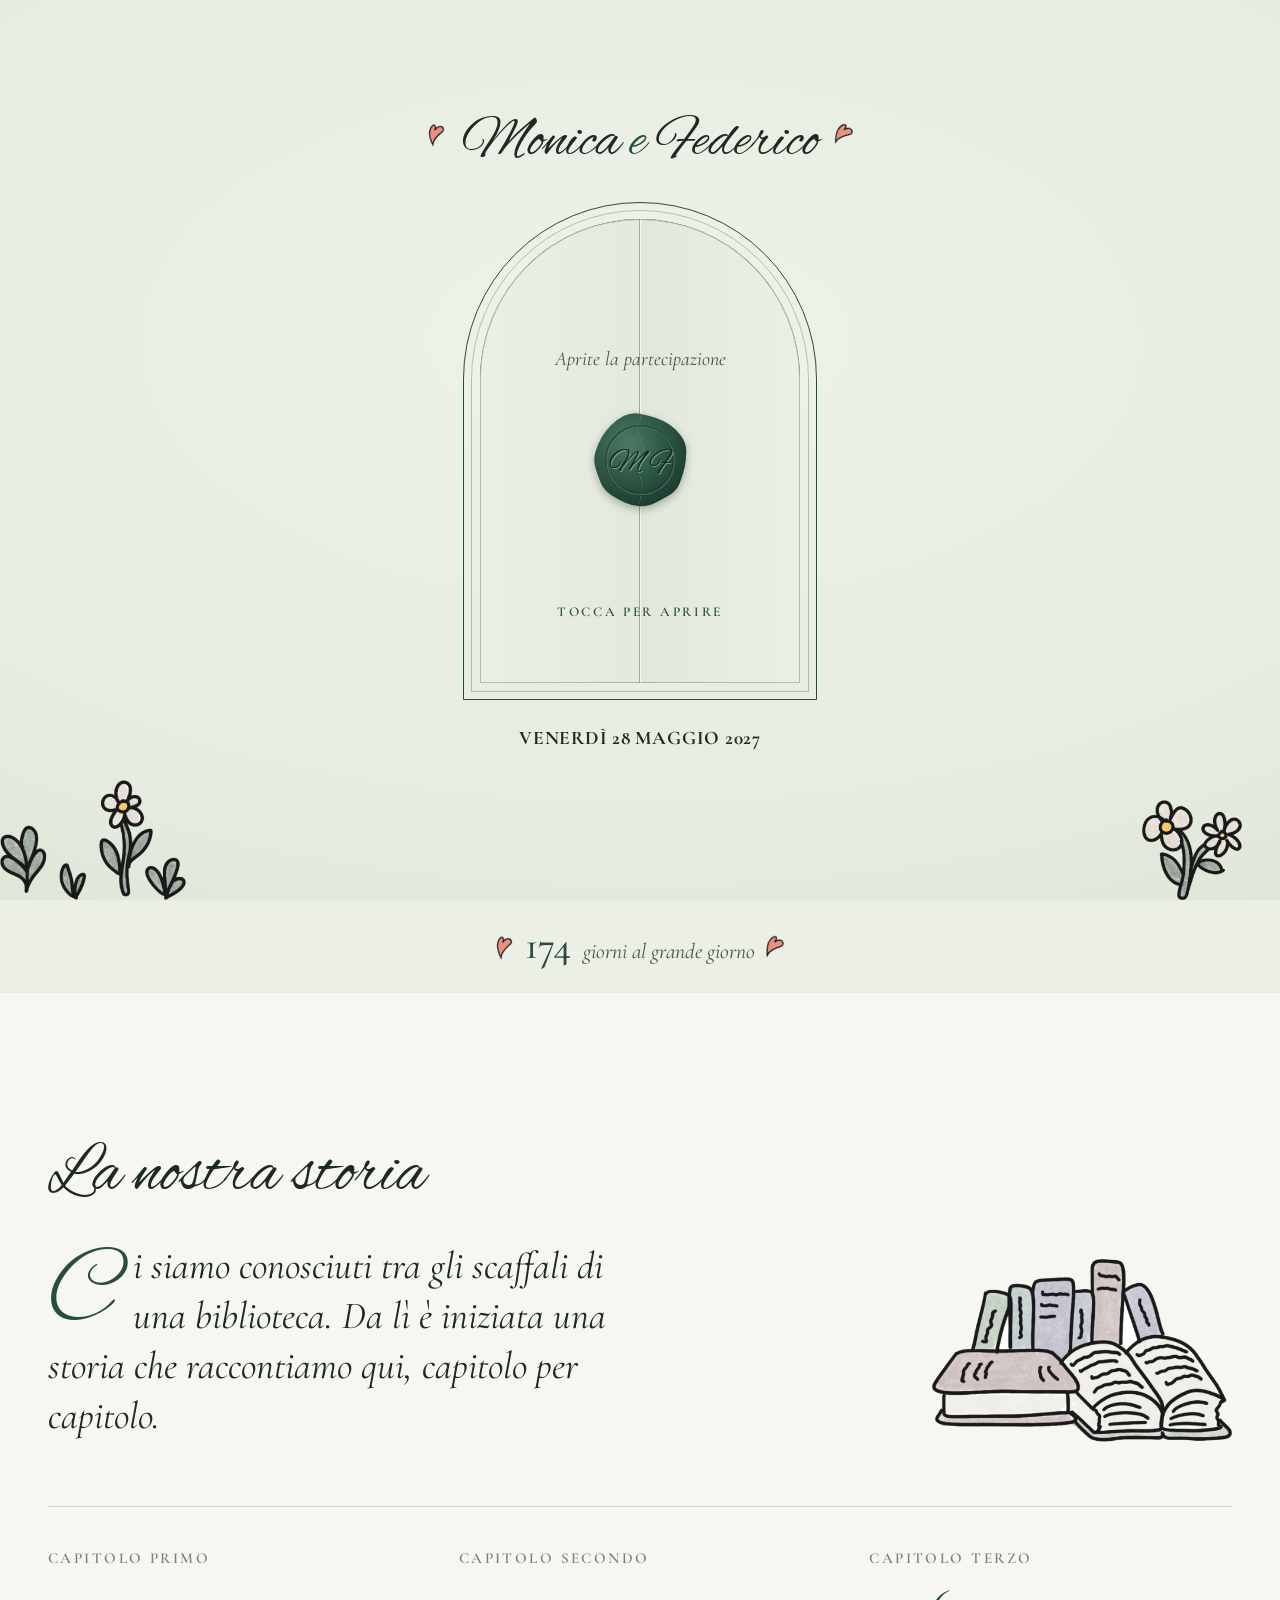
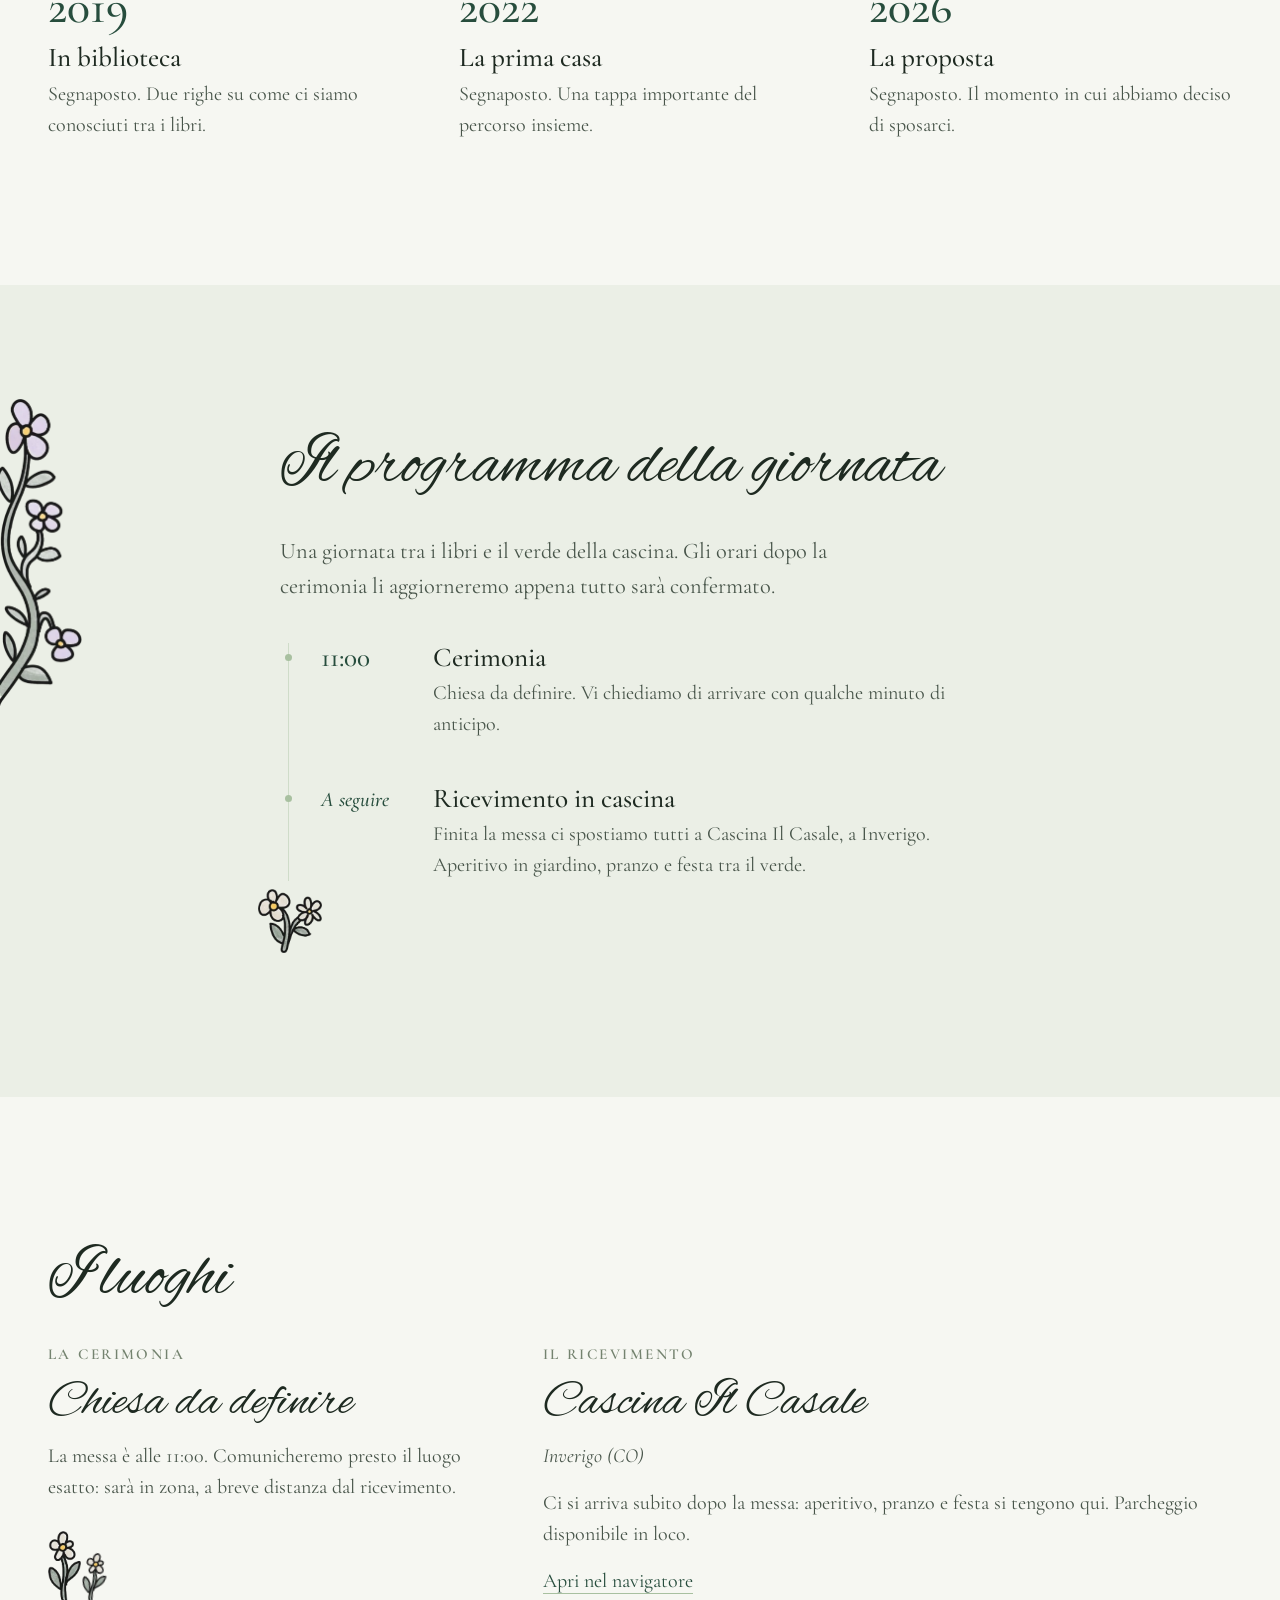
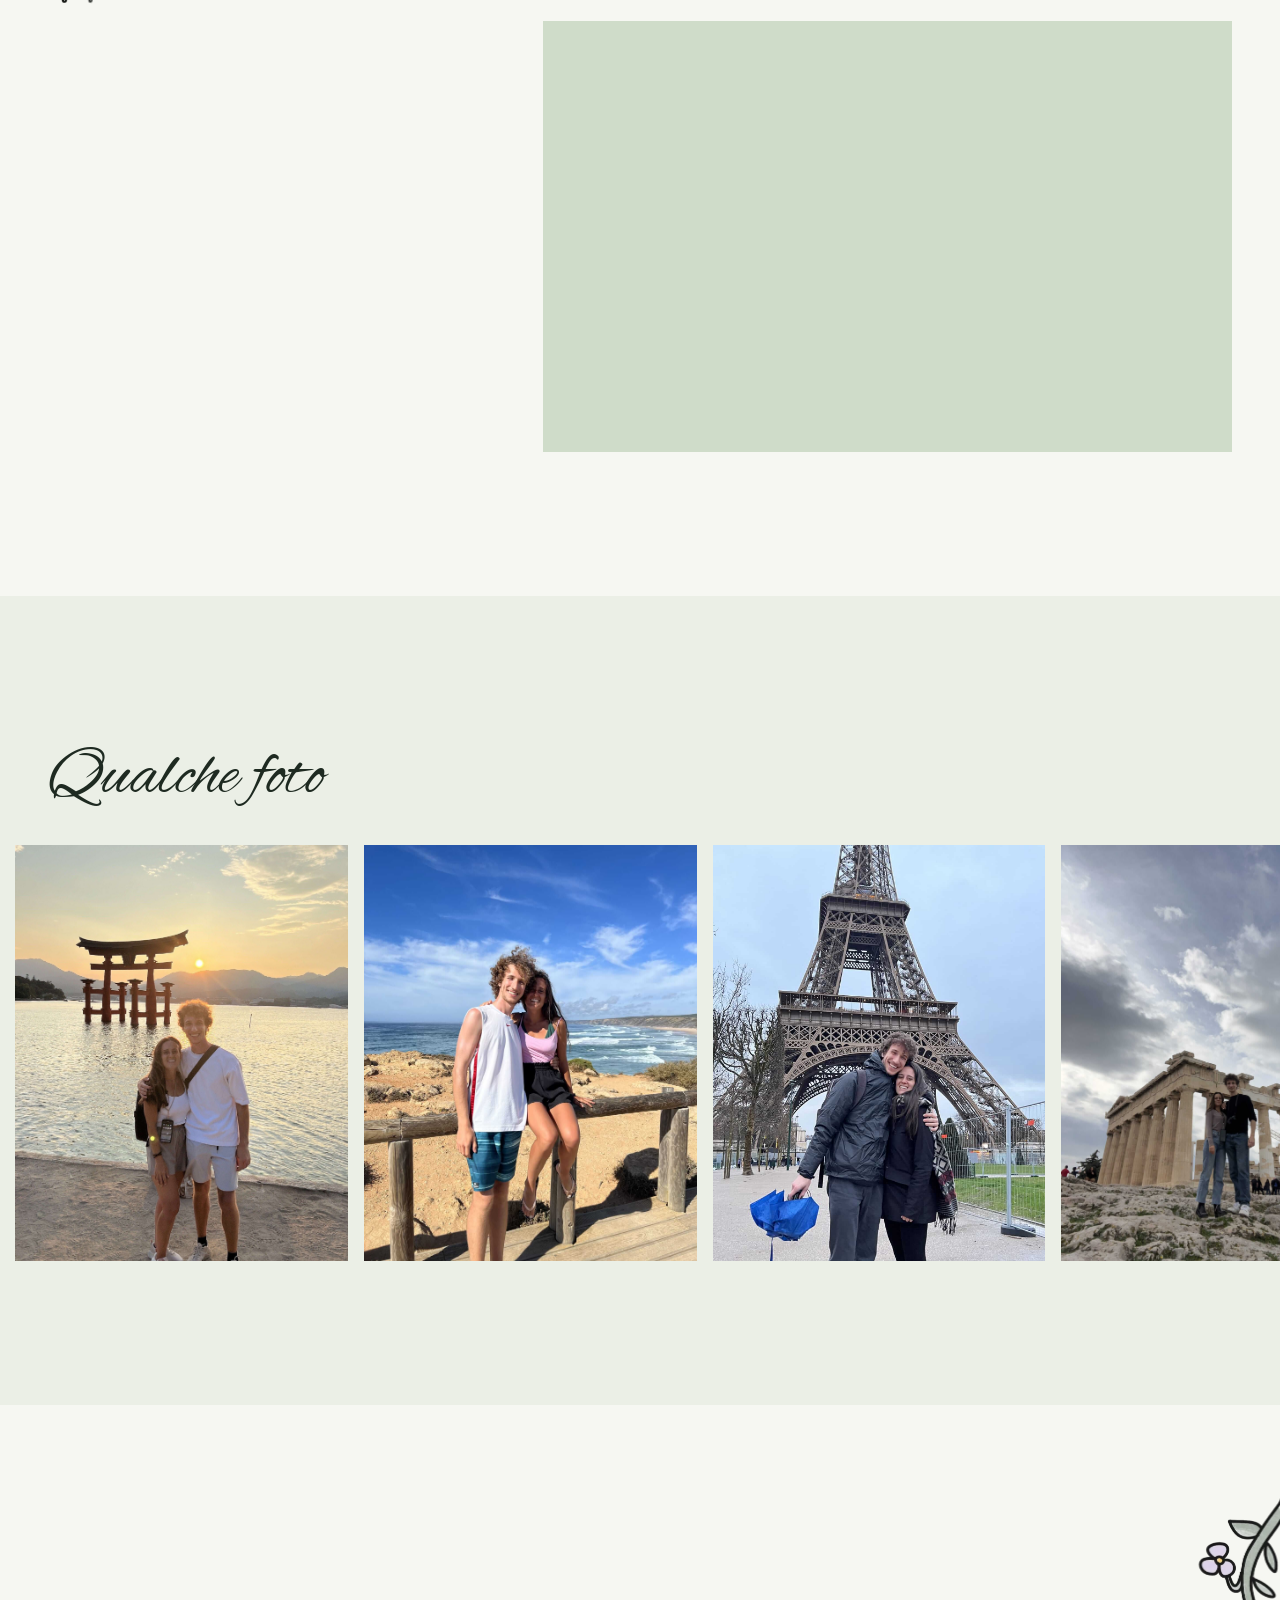
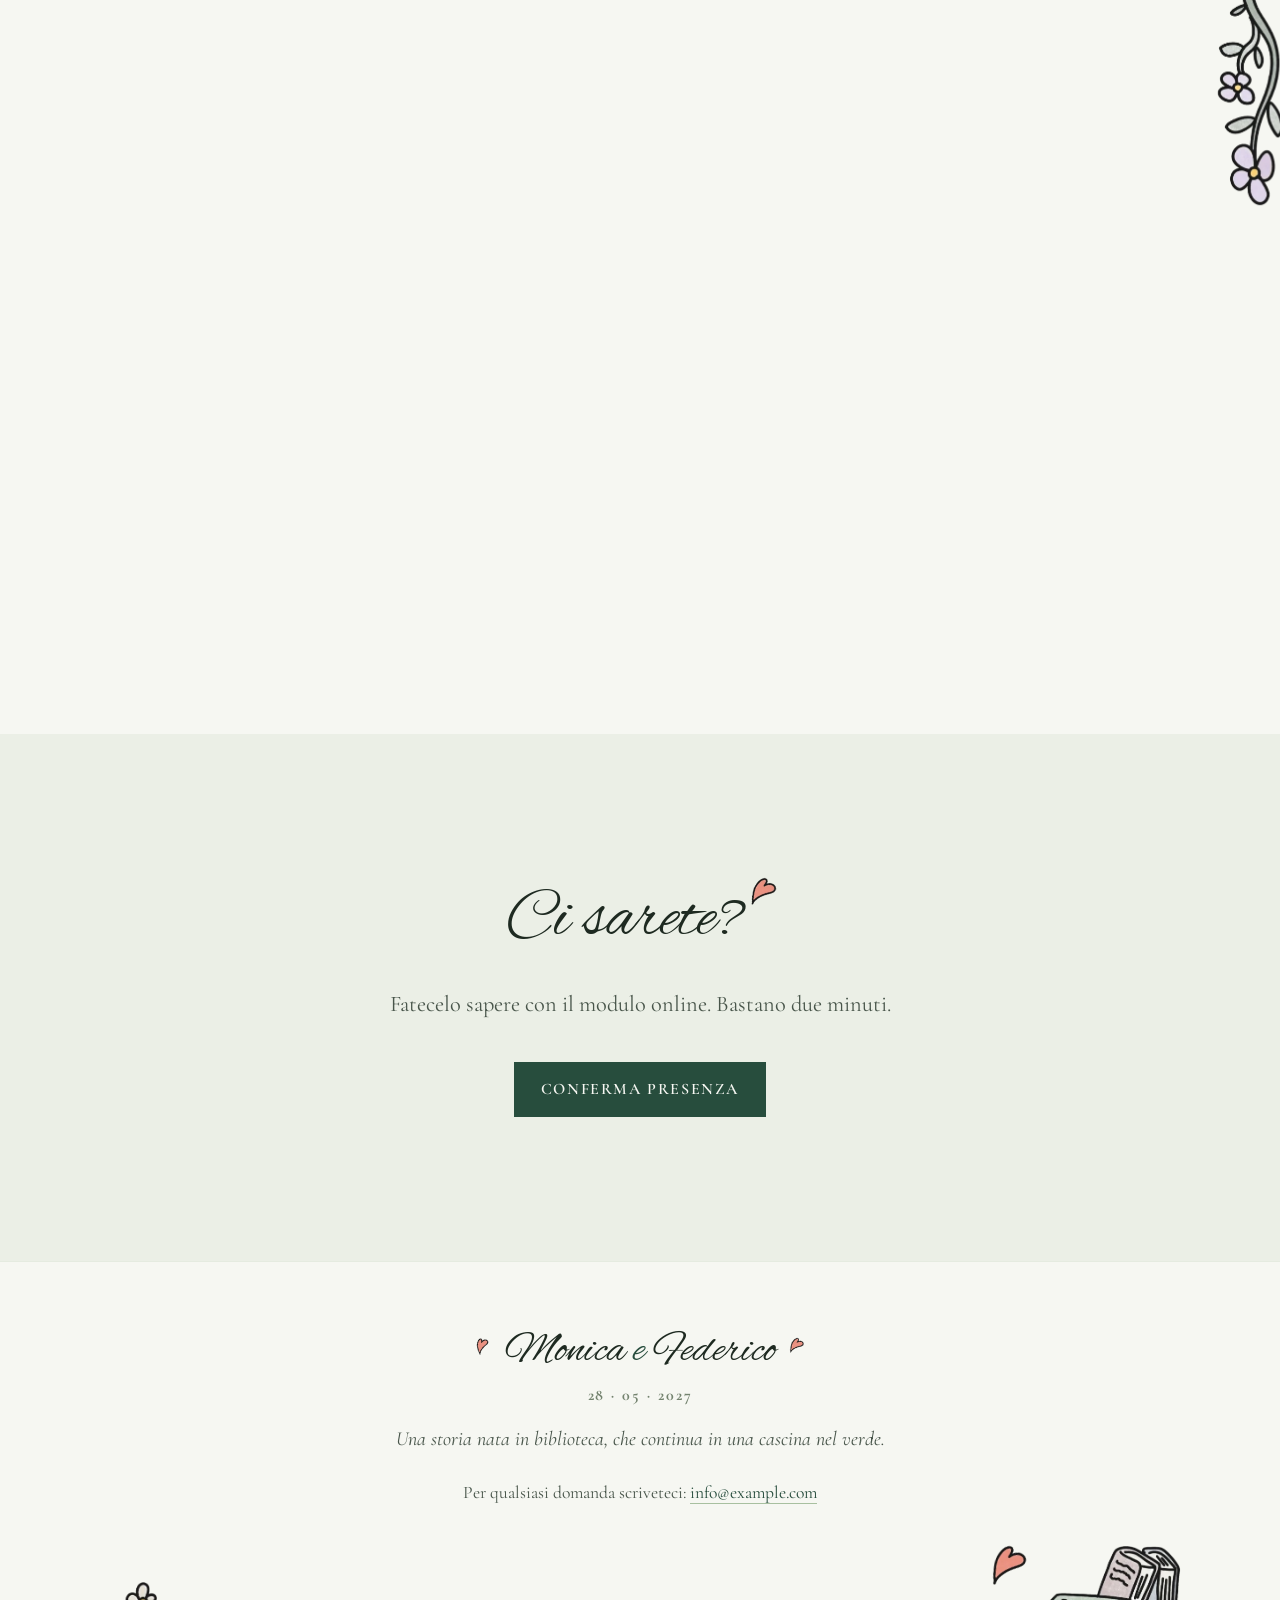
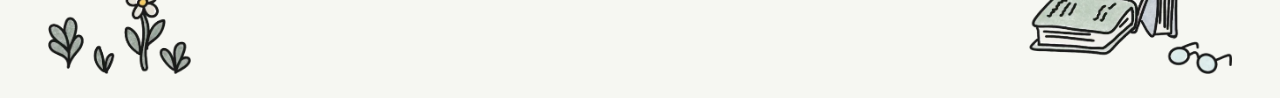
==== commit 8deac86a: "Cerimonia alle 11, modulo con "non ci saremo", adulti e bambini - Programma: messa alle 11:00 (chies" ====
--- a/index.html
+++ b/index.html
@@ -9,7 +9,13 @@
   <meta property="og:title" content="Monica & Federico, 28 maggio 2027">
   <meta property="og:description" content="Ci sposiamo. Tutte le informazioni per la giornata.">
   <meta property="og:type" content="website">
+  <meta property="og:image" content="assets/img/anteprima.jpg">
+  <meta property="og:image:width" content="1200">
+  <meta property="og:image:height" content="630">
+  <meta property="og:image:alt" content="Disegno di Monica e Federico abbracciati, tra i fiori">
   <meta name="theme-color" content="#274D3D">
+  <link rel="icon" type="image/png" href="assets/img/favicon.png">
+  <link rel="apple-touch-icon" href="assets/img/apple-touch-icon.png">
   <link rel="preconnect" href="https://fonts.googleapis.com">
   <link rel="preconnect" href="https://fonts.gstatic.com" crossorigin>
   <link href="https://fonts.googleapis.com/css2?family=Alex+Brush&family=Cormorant+Garamond:ital,wght@0,400;0,500;0,600;0,700;1,400;1,500&display=swap" rel="stylesheet">
@@ -155,35 +161,20 @@
     <img class="deco-ramo deco-ramo--left" src="assets/img/disegni/ramo-lilla.webp" alt="" width="165" height="615" loading="lazy">
     <div class="wrap wrap--narrow">
       <h2 class="h2 reveal">Il programma della giornata</h2>
-      <p class="lead reveal">Una giornata tra i libri e il verde della cascina. Orari indicativi, li aggiorneremo appena tutto sarà confermato.</p>
+      <p class="lead reveal">Una giornata tra i libri e il verde della cascina. Gli orari dopo la cerimonia li aggiorneremo appena tutto sarà confermato.</p>
       <ol class="timeline">
-        <!-- TODO: scaletta reale -->
         <li class="timeline__item reveal">
-          <time class="timeline__time" datetime="2027-05-28T15:30">15:30</time>
+          <time class="timeline__time" datetime="2027-05-28T11:00">11:00</time>
           <div>
             <h3 class="timeline__title">Cerimonia</h3>
             <p>Chiesa da definire. Vi chiediamo di arrivare con qualche minuto di anticipo.</p>
           </div>
         </li>
         <li class="timeline__item reveal">
-          <time class="timeline__time" datetime="2027-05-28T17:00">17:00</time>
+          <span class="timeline__time timeline__time--soft">A seguire</span>
           <div>
-            <h3 class="timeline__title">Aperitivo in giardino</h3>
-            <p>Cascina Il Casale, Inverigo. Brindisi all'aperto tra il verde.</p>
-          </div>
-        </li>
-        <li class="timeline__item reveal">
-          <time class="timeline__time" datetime="2027-05-28T19:30">19:30</time>
-          <div>
-            <h3 class="timeline__title">Cena</h3>
-            <p>Segnaposto. Dettagli sul menù e sui tavoli in arrivo.</p>
-          </div>
-        </li>
-        <li class="timeline__item reveal">
-          <time class="timeline__time" datetime="2027-05-28T22:30">22:30</time>
-          <div>
-            <h3 class="timeline__title">Torta e festa</h3>
-            <p>Segnaposto. Si balla fino a tardi.</p>
+            <h3 class="timeline__title">Ricevimento in cascina</h3>
+            <p>Finita la messa ci spostiamo tutti a Cascina Il Casale, a Inverigo. Aperitivo in giardino, pranzo e festa tra il verde.</p>
           </div>
         </li>
       </ol>
@@ -199,7 +190,7 @@
         <article class="place reveal">
           <h3 class="place__title">La cerimonia</h3>
           <p class="place__name">Chiesa da definire</p>
-          <p>Comunicheremo presto il luogo esatto della cerimonia. Sarà in zona, a breve distanza dal ricevimento.</p>
+          <p>La messa è alle 11:00. Comunicheremo presto il luogo esatto: sarà in zona, a breve distanza dal ricevimento.</p>
           <div class="place__flowers" aria-hidden="true">
             <img src="assets/img/disegni/margherita.webp" alt="" width="95" height="205" loading="lazy">
             <img src="assets/img/disegni/margherita.webp" alt="" width="95" height="205" loading="lazy">
@@ -209,8 +200,8 @@
           <h3 class="place__title">Il ricevimento</h3>
           <p class="place__name">Cascina Il Casale</p>
           <p class="place__where">Inverigo (CO)</p>
-          <p>Aperitivo, cena e festa si tengono qui. Parcheggio disponibile in loco. <!-- TODO: indirizzo preciso, note su navette --></p>
-          <a class="link" href="https://www.google.com/maps/search/?api=1&query=Cascina+Il+Casale+Inverigo" target="_blank" rel="noopener">Apri in Google Maps</a>
+          <p>Ci si arriva subito dopo la messa: aperitivo, pranzo e festa si tengono qui. Parcheggio disponibile in loco.</p>
+          <a class="link" href="https://maps.app.goo.gl/1fSKrTHXRnTa7mJK8" target="_blank" rel="noopener">Apri nel navigatore</a>
           <div class="map">
             <iframe title="Mappa di Cascina Il Casale, Inverigo" src="https://www.google.com/maps?q=Cascina+Il+Casale,+Inverigo&z=13&output=embed" loading="lazy" referrerpolicy="no-referrer-when-downgrade" allowfullscreen></iframe>
           </div>
@@ -247,11 +238,8 @@
       <div class="gifts reveal">
         <img class="gifts__heart" src="assets/img/disegni/cuore.webp" alt="" width="77" height="102" loading="lazy">
         <p class="eyebrow">Un pensiero per noi</p>
-        <h2 class="h2">La lista nozze</h2>
-        <p class="lead">
-          <!-- TODO: testo regali (viaggio di nozze, lista, ecc.) -->
-          La vostra presenza è il regalo più grande. Se volete contribuire al nostro viaggio di nozze, qui sotto trovate come fare.
-        </p>
+        <h2 class="h2">Regali</h2>
+        <p class="lead">La vostra presenza è il regalo più grande. Non abbiamo una lista nozze: se volete farci un pensiero, potete usare l'IBAN qui sotto.</p>
         <div class="iban">
           <span class="iban__label">IBAN intestato a Monica e Federico</span>
           <!-- TODO: IBAN reale -->
--- a/css/styles.css
+++ b/css/styles.css
@@ -323,6 +323,7 @@
 }
 .timeline__item:last-child { padding-bottom: 0; }
 .timeline__time { font-family: var(--serif); font-size: 1.7rem; font-weight: 500; color: var(--accent); line-height: 1.1; }
+.timeline__time--soft { font-size: 1.3rem; font-style: italic; padding-top: .3rem; }
 .timeline__title { font-size: 1.7rem; margin-bottom: .3rem; }
 .timeline__item p { color: var(--ink-2); margin: 0; }
 /* La linea del programma finisce in un mazzetto di fiori, centrato sulla linea */
@@ -439,6 +440,10 @@
 }
 .field input:focus, .field textarea:focus { outline: 2px solid var(--accent); outline-offset: 1px; border-color: var(--accent); }
 .field textarea { resize: vertical; }
+.field legend { padding: 0; margin-bottom: .5rem; }
+.form__group { display: grid; gap: 1.5rem; border: 0; padding: 0; margin: 0; min-width: 0; }
+.form__row { display: flex; flex-wrap: wrap; align-items: flex-start; gap: 1.5rem; }
+.form__row .field--half { flex: 1 1 9rem; }
 .field__hint { font-size: 1rem; color: var(--muted); margin: 0; }
 .field__error { font-size: 1rem; color: #8a2b2b; margin: 0; display: none; }
 .field.is-invalid input { border-color: #8a2b2b; }
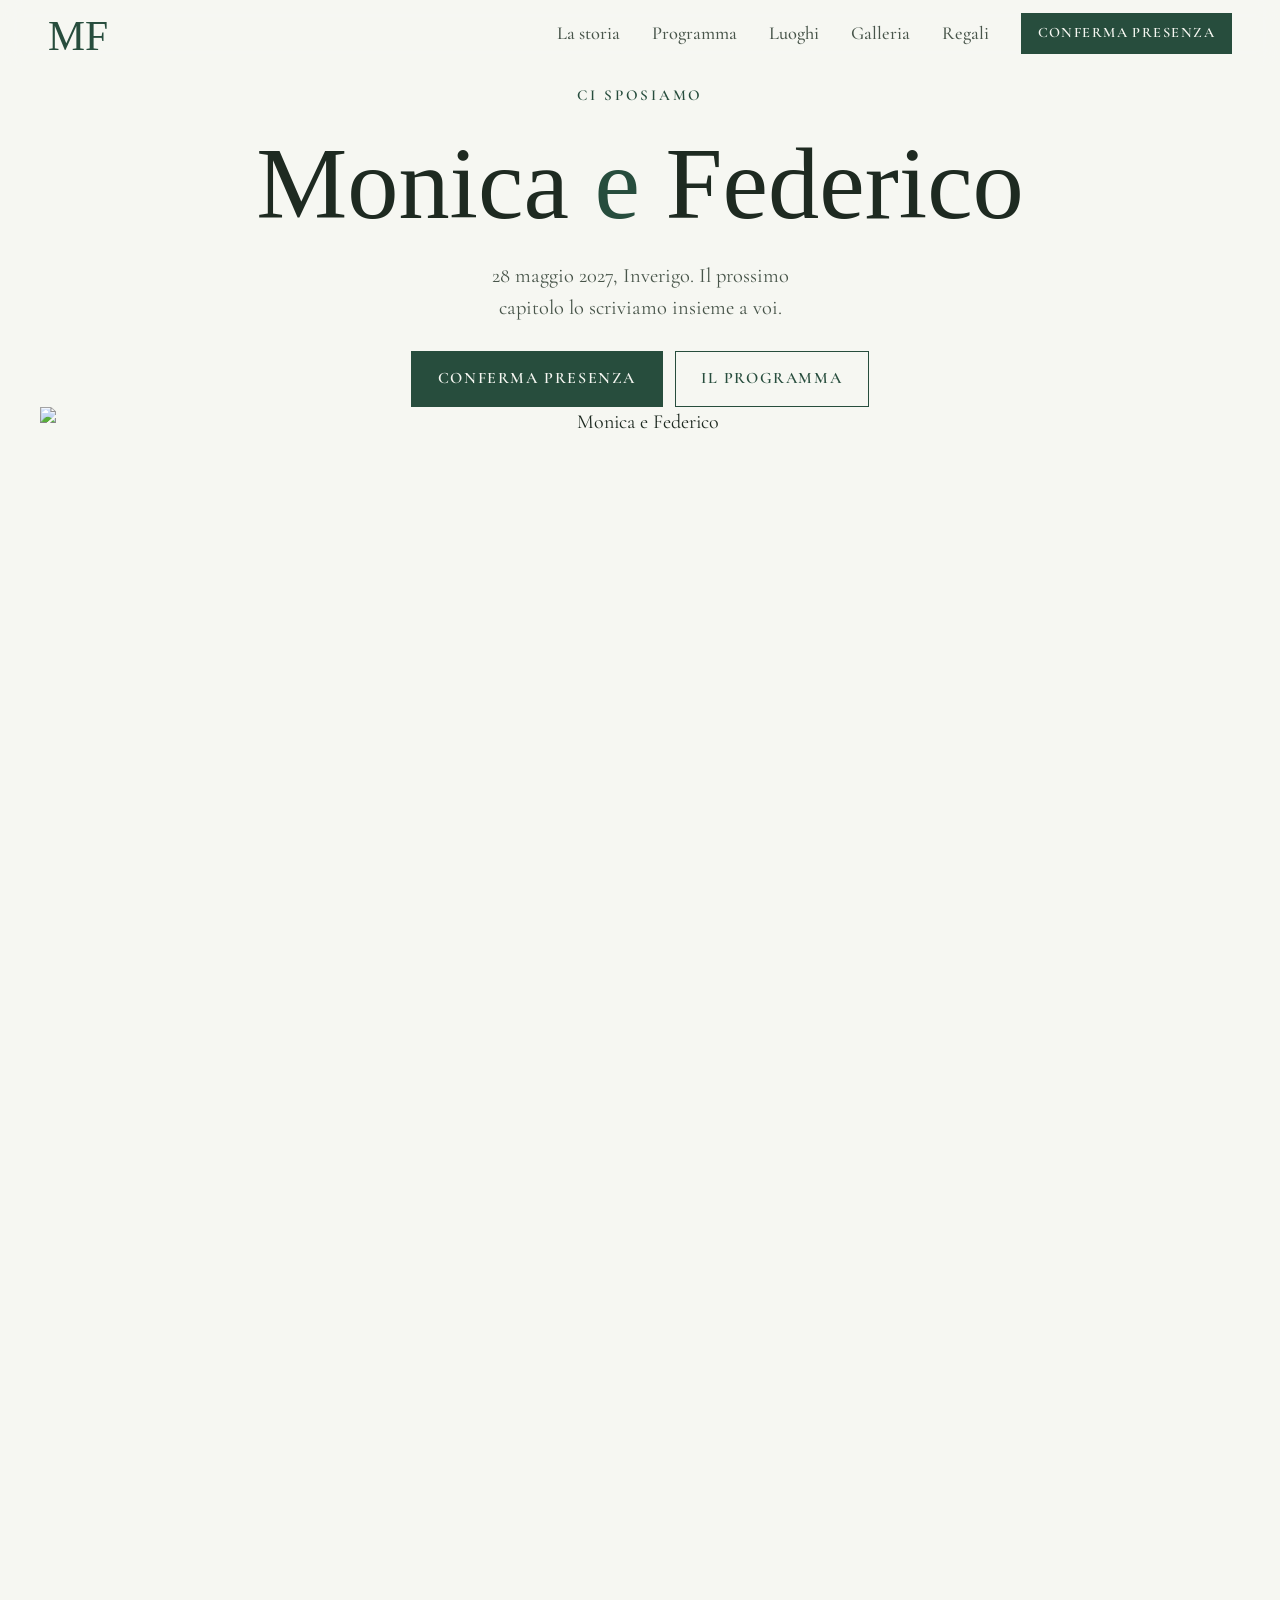
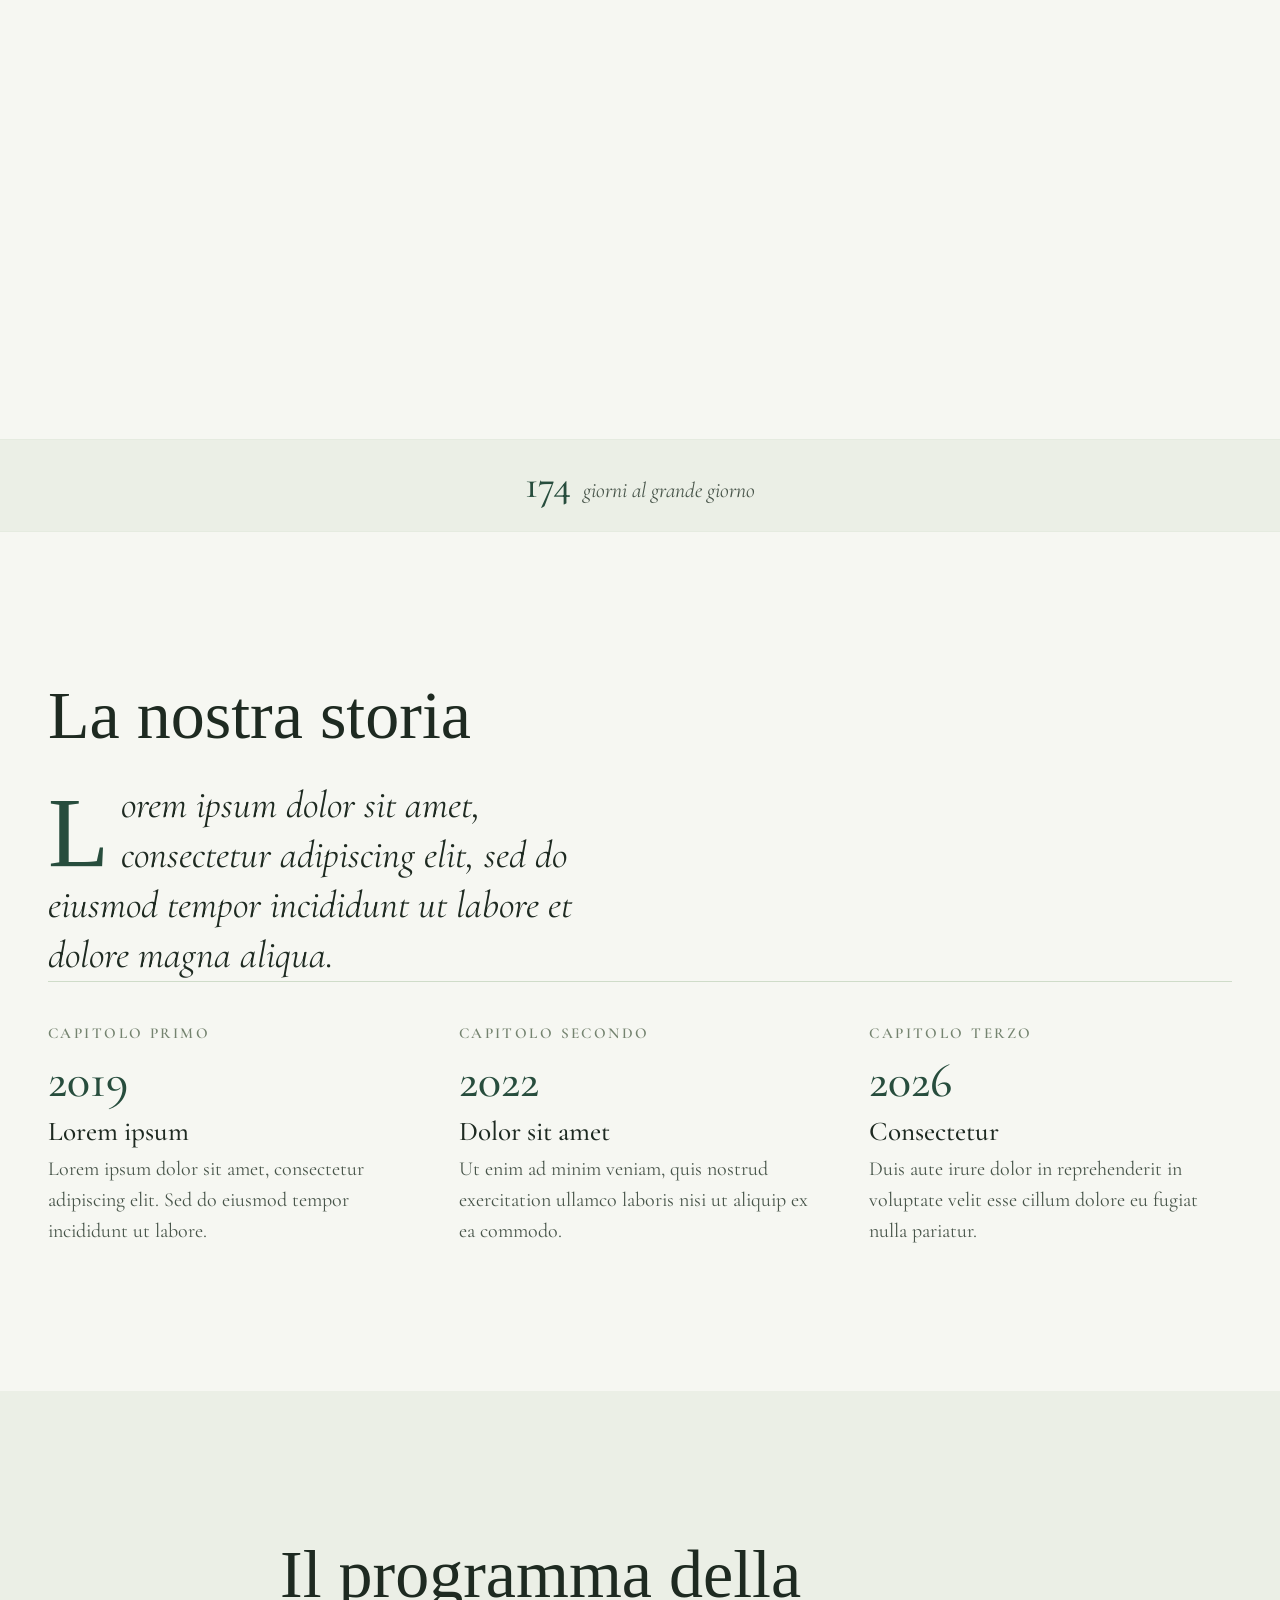
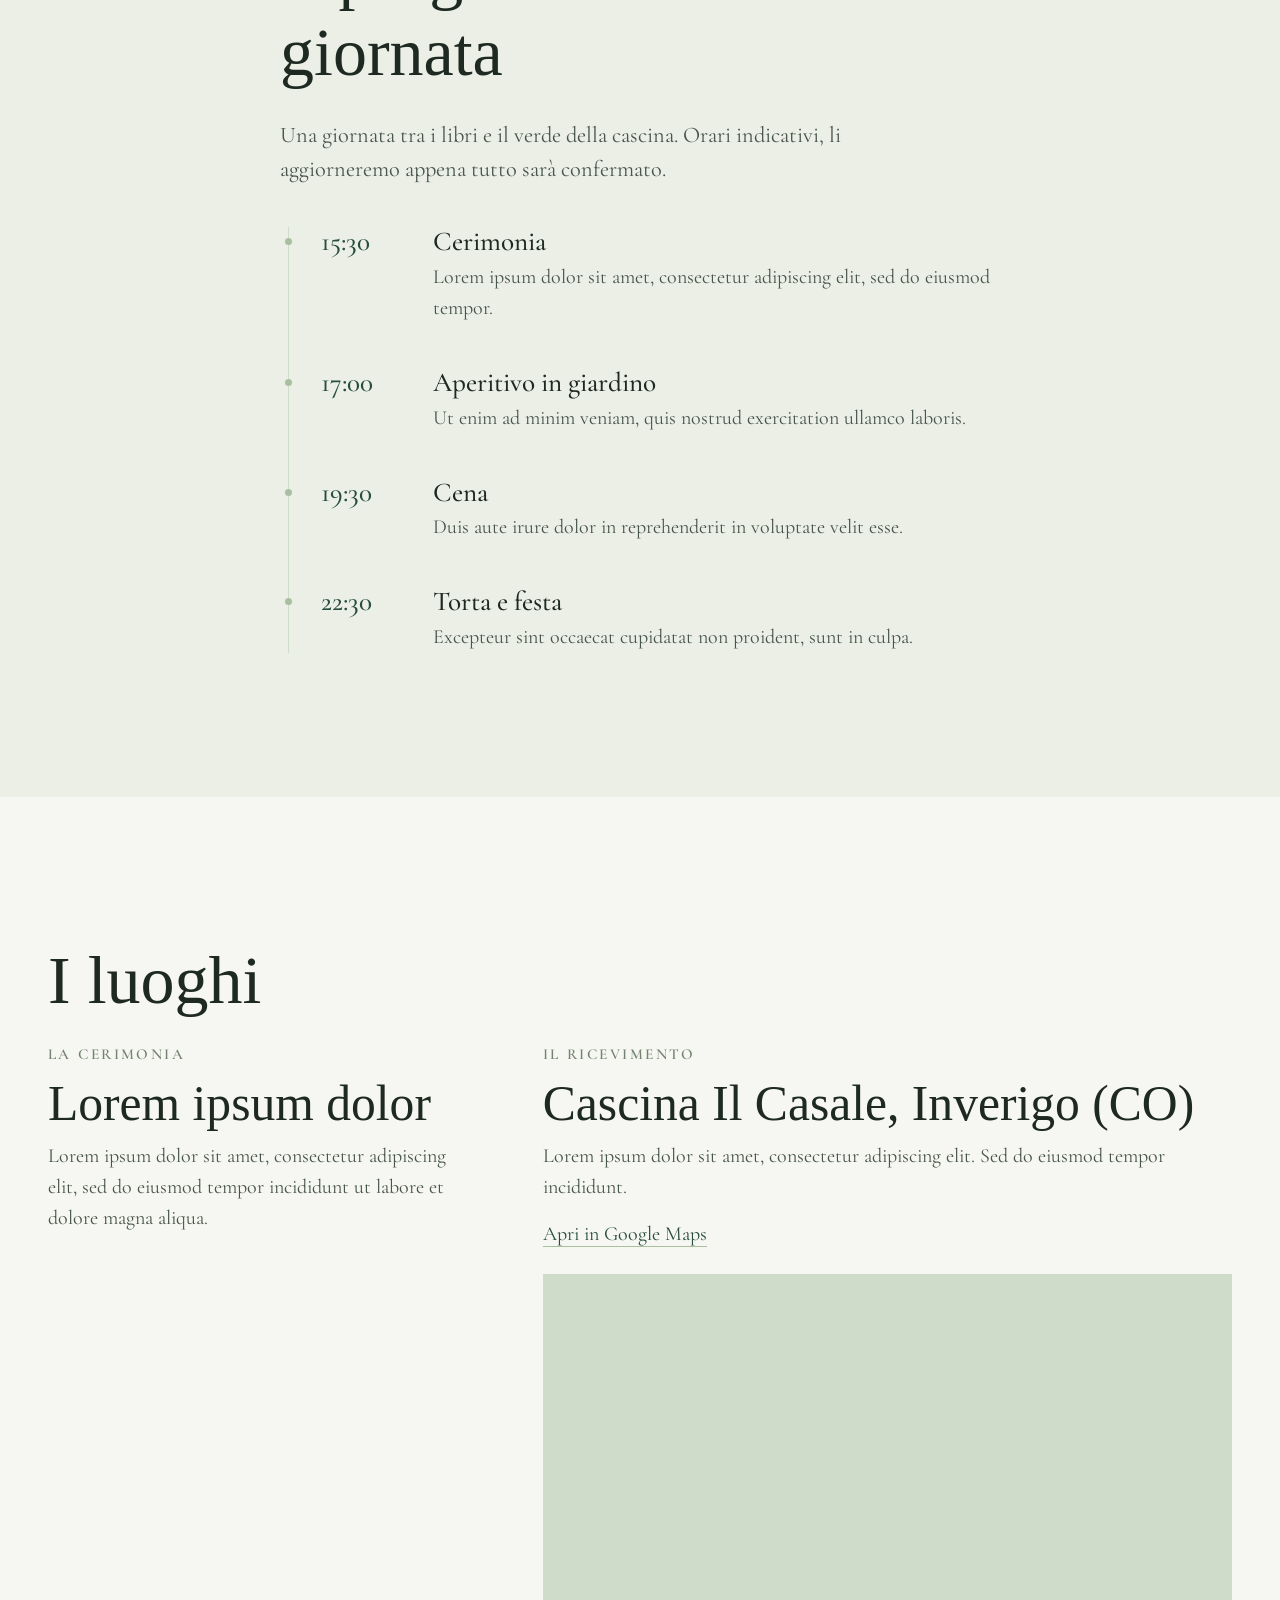
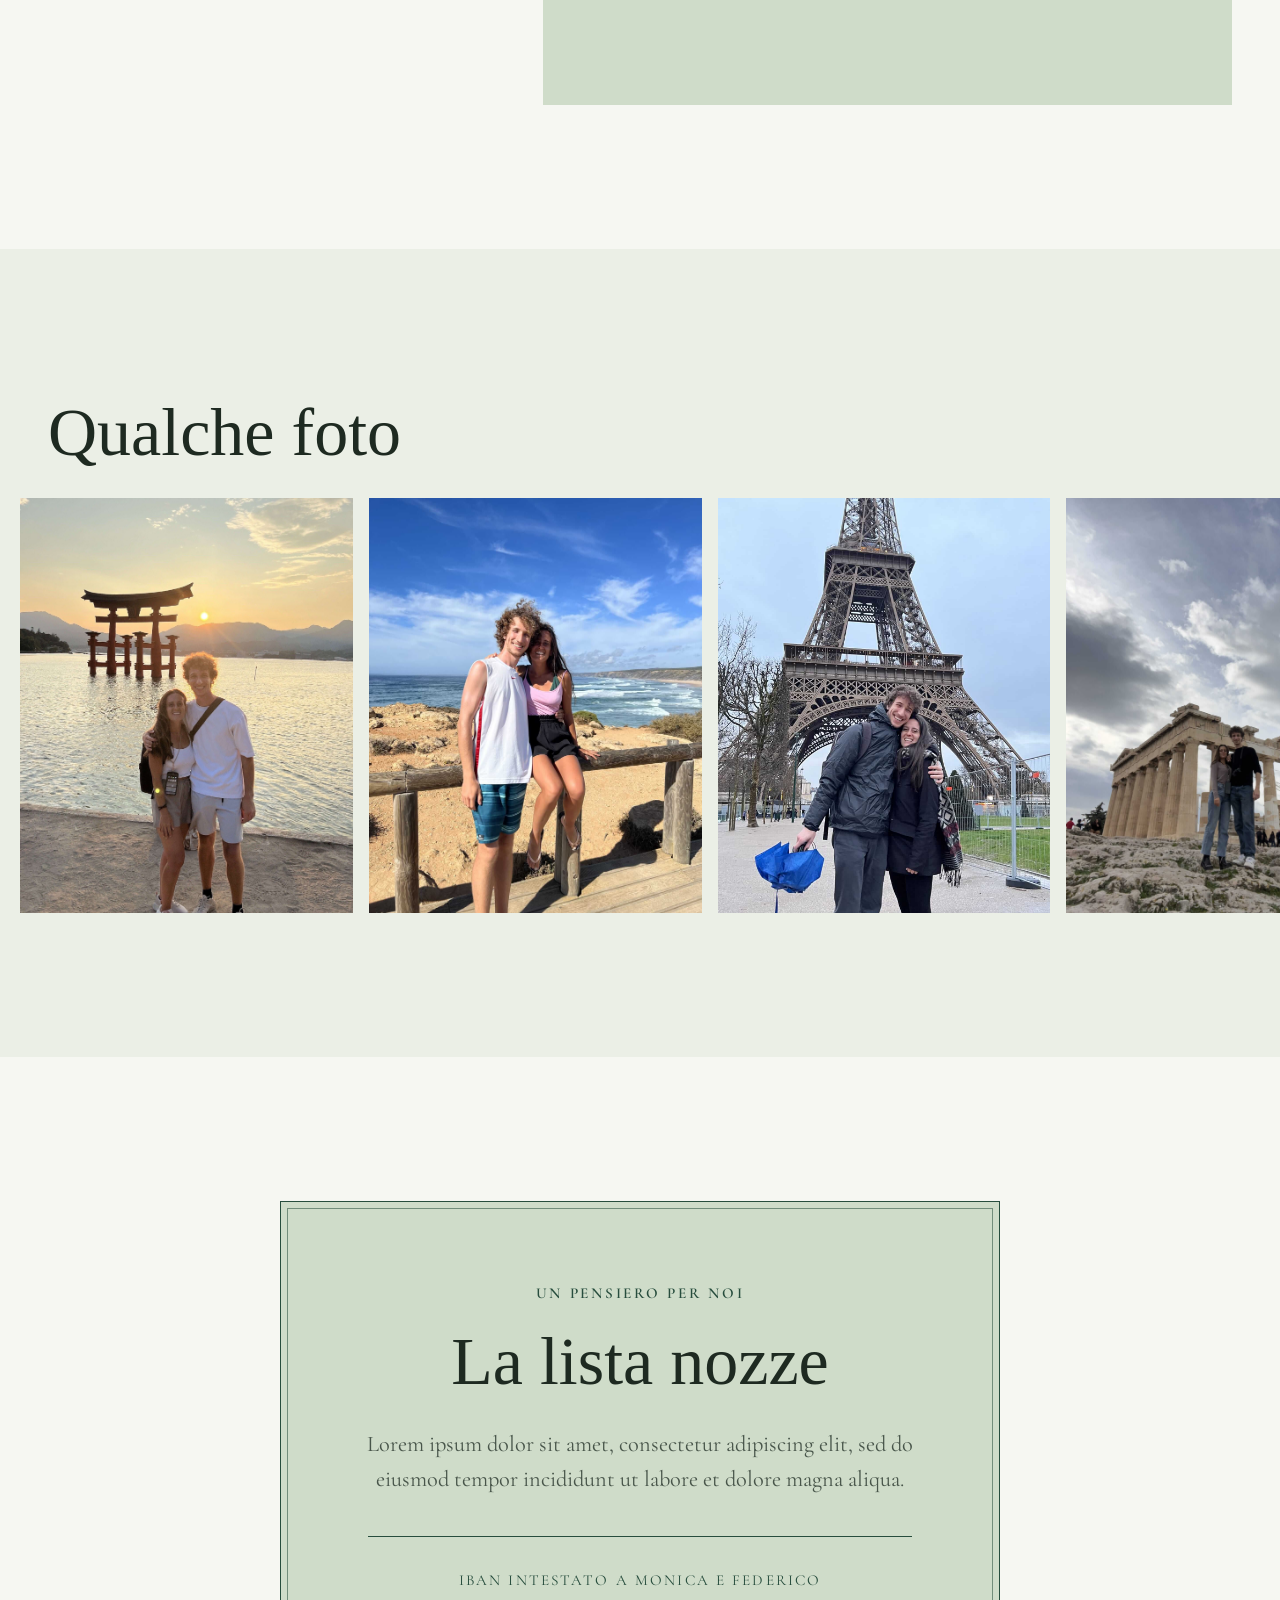
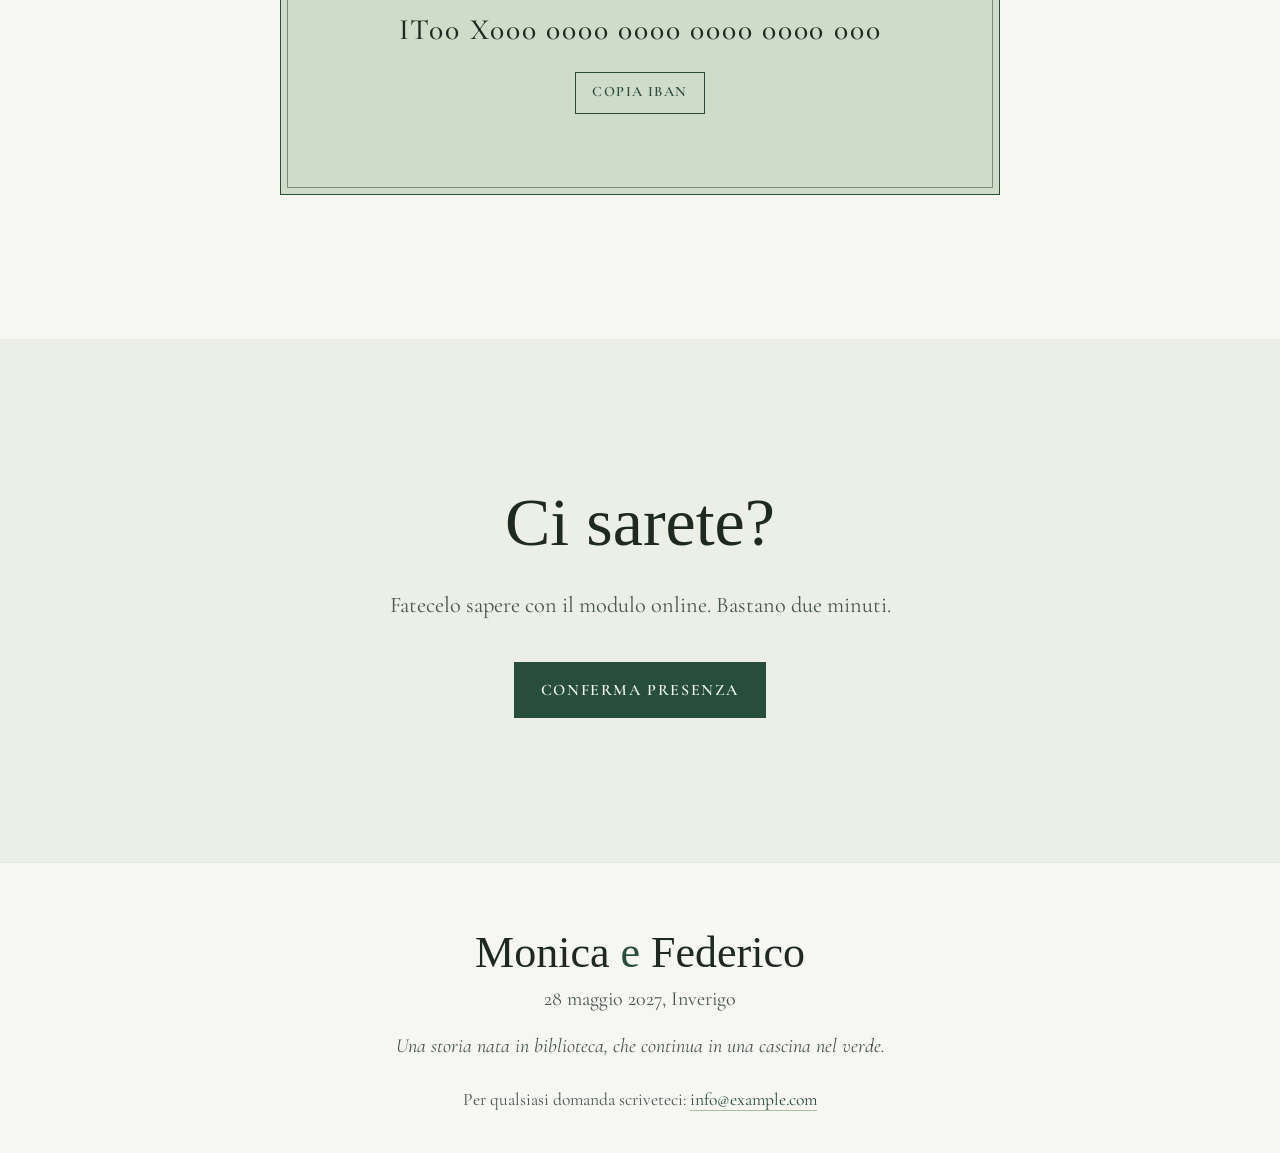
==== commit ebd5d543: "Lorem ipsum al posto dei testi non confermati Storia, scaletta, luoghi e lista nozze usano testo seg" ====
--- a/index.html
+++ b/index.html
@@ -9,77 +9,19 @@
   <meta property="og:title" content="Monica & Federico, 28 maggio 2027">
   <meta property="og:description" content="Ci sposiamo. Tutte le informazioni per la giornata.">
   <meta property="og:type" content="website">
-  <meta property="og:image" content="assets/img/anteprima.jpg">
-  <meta property="og:image:width" content="1200">
-  <meta property="og:image:height" content="630">
-  <meta property="og:image:alt" content="Disegno di Monica e Federico abbracciati, tra i fiori">
   <meta name="theme-color" content="#274D3D">
-  <link rel="icon" type="image/png" href="assets/img/favicon.png">
-  <link rel="apple-touch-icon" href="assets/img/apple-touch-icon.png">
   <link rel="preconnect" href="https://fonts.googleapis.com">
   <link rel="preconnect" href="https://fonts.gstatic.com" crossorigin>
-  <link href="https://fonts.googleapis.com/css2?family=Alex+Brush&family=Cormorant+Garamond:ital,wght@0,400;0,500;0,600;0,700;1,400;1,500&display=swap" rel="stylesheet">
+  <link href="https://fonts.googleapis.com/css2?family=Great+Vibes&family=Cormorant+Garamond:ital,wght@0,400;0,500;0,600;1,400;1,500&display=swap" rel="stylesheet">
   <link rel="stylesheet" href="css/styles.css">
-  <script>
-    /* Busta della partecipazione all'apertura: solo entrando dalla home senza ancora, una volta per sessione */
-    (function () {
-      try { if (location.hash || sessionStorage.getItem("intro-vista")) return; } catch (e) {}
-      document.documentElement.classList.add("has-intro");
-    })();
-  </script>
 </head>
 <body>
 
-<!-- INTRO: la busta della partecipazione, si apre al tocco -->
-<div class="intro" id="intro" role="dialog" aria-modal="true" aria-label="Partecipazione di Monica e Federico">
-  <div class="intro__stage">
-    <p class="intro__names"><img class="doodle-heart doodle-heart--l" src="assets/img/disegni/cuore.webp" alt="" width="77" height="102">Monica <em>e</em> Federico<img class="doodle-heart" src="assets/img/disegni/cuore.webp" alt="" width="77" height="102"></p>
-    <button class="intro__arch" id="introOpen" type="button" aria-label="Apri la partecipazione">
-      <span class="intro__window" aria-hidden="true">
-        <span class="intro__lining"></span>
-        <span class="intro__card">
-          <span class="intro__eyebrow">Ci sposiamo</span>
-          <span class="intro__mono"><img src="assets/img/disegni/cuore.webp" alt="" width="77" height="102">M F<img src="assets/img/disegni/cuore.webp" alt="" width="77" height="102"></span>
-          <span class="intro__card-date">28 · 05 · 2027</span>
-        </span>
-        <span class="intro__pocket"><img src="assets/img/disegni/cuore.webp" alt="" width="77" height="102"></span>
-        <span class="intro__door intro__door--l"></span>
-        <span class="intro__door intro__door--r"></span>
-        <span class="intro__invite">Aprite la partecipazione</span>
-        <svg class="intro__seal" viewBox="0 0 100 100">
-          <defs>
-            <radialGradient id="sealWax" cx="38%" cy="32%" r="75%">
-              <stop offset="0" stop-color="#4b7a63"/>
-              <stop offset=".55" stop-color="#2c5544"/>
-              <stop offset="1" stop-color="#1b382c"/>
-            </radialGradient>
-            <g id="sealFace">
-              <path fill="url(#sealWax)" d="M95.2 41.8Q95.2 50.0 93.5 57.6Q91.8 65.2 88.8 72.6Q85.7 80.0 78.9 84.1Q72.1 88.2 65.0 91.8Q58.0 95.5 50.1 95.1Q42.1 94.7 35.0 91.4Q28.0 88.2 21.4 83.9Q14.7 79.6 11.7 72.3Q8.7 65.0 6.5 57.5Q4.3 50.0 6.4 42.5Q8.6 34.9 12.3 28.3Q16.1 21.6 21.7 16.0Q27.2 10.5 34.5 6.9Q41.8 3.3 49.7 4.8Q57.7 6.3 65.0 8.8Q72.4 11.2 79.0 15.6Q85.7 20.1 90.4 26.8Q95.1 33.6 95.2 41.8Z"/>
-              <circle cx="50" cy="50" r="33" fill="none" stroke="#18322a" stroke-width="2.2" opacity=".55"/>
-              <circle cx="50.6" cy="50.8" r="33" fill="none" stroke="#6f9a83" stroke-width="1" opacity=".55"/>
-              <text x="50.7" y="60.7" text-anchor="middle" font-family="Alex Brush, cursive" font-size="30" fill="#8fb39f" opacity=".75">M F</text>
-              <text x="50" y="60" text-anchor="middle" font-family="Alex Brush, cursive" font-size="30" fill="#132a20">M F</text>
-            </g>
-            <clipPath id="sealLeft"><path d="M0 0H53L47 21L54 38L46 55L53 74L48 100H0Z"/></clipPath>
-            <clipPath id="sealRight"><path d="M53 0H100V100H48L53 74L46 55L54 38L47 21Z"/></clipPath>
-          </defs>
-          <g class="intro__seal-half intro__seal-half--l" clip-path="url(#sealLeft)"><use href="#sealFace"/></g>
-          <g class="intro__seal-half intro__seal-half--r" clip-path="url(#sealRight)"><use href="#sealFace"/></g>
-        </svg>
-        <span class="intro__tap">Tocca per aprire</span>
-      </span>
-    </button>
-    <p class="intro__date">Venerdì 28 maggio 2027</p>
-  </div>
-  <img class="intro__flowers intro__flowers--l" src="assets/img/disegni/fiori-prato.webp" alt="" width="327" height="211">
-  <img class="intro__flowers intro__flowers--r" src="assets/img/disegni/fiori-mazzo.webp" alt="" width="180" height="181">
-</div>
-
 <a class="skip" href="#main">Vai al contenuto</a>
 
 <div class="nav-sentinel" aria-hidden="true"></div>
 <header class="nav" id="nav">
-  <a class="nav__brand" href="#top" aria-label="Torna all'inizio">M F</a>
+  <a class="nav__brand" href="#top" aria-label="Torna all'inizio">MF</a>
   <button class="nav__toggle" id="navToggle" aria-expanded="false" aria-controls="navMenu" aria-label="Apri il menu">
     <span></span><span></span>
   </button>
@@ -97,88 +39,94 @@
 
   <!-- HERO -->
   <section class="hero" id="top">
-    <figure class="hero__art">
-      <img class="hero__couple" src="assets/img/disegni/coppia.webp" alt="Disegno di Monica e Federico abbracciati, con due cuori" width="694" height="558" fetchpriority="high">
-      <img class="hero__flowers hero__flowers--left" src="assets/img/disegni/fiori-prato.webp" alt="" width="327" height="211">
-      <img class="hero__flowers hero__flowers--right" src="assets/img/disegni/fiori-mazzo.webp" alt="" width="180" height="181">
-    </figure>
     <div class="hero__copy">
       <p class="eyebrow">Ci sposiamo</p>
       <h1 class="hero__title">Monica <em>e</em> Federico</h1>
-      <p class="hero__date">Venerdì 28 maggio 2027</p>
-      <p class="hero__sub">Il prossimo capitolo lo scriviamo insieme a voi.</p>
+      <p class="hero__sub">28 maggio 2027, Inverigo. Il prossimo capitolo lo scriviamo insieme a voi.</p>
       <div class="hero__actions">
         <a class="btn" href="conferma.html">Conferma presenza</a>
         <a class="btn btn--ghost" href="#programma">Il programma</a>
       </div>
     </div>
+    <figure class="hero__media">
+      <!-- TODO: foto di coppia verticale, 1200x1600 -->
+      <img class="hero__img" src="https://picsum.photos/seed/monica-federico-hero/1200/1600" alt="Monica e Federico" width="1200" height="1600" fetchpriority="high">
+    </figure>
   </section>
 
   <div class="countdown" id="countdown" aria-live="polite">
-    <img class="countdown__heart" src="assets/img/disegni/cuore.webp" alt="" width="77" height="102">
     <span class="countdown__n" data-countdown-days>...</span>
     <span class="countdown__label" data-countdown-label>giorni al grande giorno</span>
-    <img class="countdown__heart countdown__heart--r" src="assets/img/disegni/cuore.webp" alt="" width="77" height="102">
   </div>
 
   <!-- STORIA -->
   <section class="section story" id="storia">
     <div class="wrap">
       <h2 class="h2 reveal">La nostra storia</h2>
-      <div class="story__intro">
-        <blockquote class="story__quote reveal">
-          <!-- TODO: frase o citazione degli sposi -->
-          <p>Ci siamo conosciuti tra gli scaffali di una biblioteca. Da lì è iniziata una storia che raccontiamo qui, capitolo per capitolo.</p>
-        </blockquote>
-        <img class="story__books reveal" src="assets/img/disegni/libri.webp" alt="" width="507" height="310" loading="lazy">
-      </div>
+      <blockquote class="story__quote reveal">
+        <!-- TODO: frase o citazione degli sposi -->
+        <p>Lorem ipsum dolor sit amet, consectetur adipiscing elit, sed do eiusmod tempor incididunt ut labore et dolore magna aliqua.</p>
+      </blockquote>
       <ol class="milestones reveal">
         <!-- TODO: sostituire le tappe segnaposto -->
         <li class="milestone">
           <span class="milestone__chapter">Capitolo primo</span>
           <span class="milestone__year">2019</span>
-          <h3 class="milestone__title">In biblioteca</h3>
-          <p>Segnaposto. Due righe su come ci siamo conosciuti tra i libri.</p>
+          <h3 class="milestone__title">Lorem ipsum</h3>
+          <p>Lorem ipsum dolor sit amet, consectetur adipiscing elit. Sed do eiusmod tempor incididunt ut labore.</p>
         </li>
         <li class="milestone">
           <span class="milestone__chapter">Capitolo secondo</span>
           <span class="milestone__year">2022</span>
-          <h3 class="milestone__title">La prima casa</h3>
-          <p>Segnaposto. Una tappa importante del percorso insieme.</p>
+          <h3 class="milestone__title">Dolor sit amet</h3>
+          <p>Ut enim ad minim veniam, quis nostrud exercitation ullamco laboris nisi ut aliquip ex ea commodo.</p>
         </li>
         <li class="milestone">
           <span class="milestone__chapter">Capitolo terzo</span>
           <span class="milestone__year">2026</span>
-          <h3 class="milestone__title">La proposta</h3>
-          <p>Segnaposto. Il momento in cui abbiamo deciso di sposarci.</p>
+          <h3 class="milestone__title">Consectetur</h3>
+          <p>Duis aute irure dolor in reprehenderit in voluptate velit esse cillum dolore eu fugiat nulla pariatur.</p>
         </li>
       </ol>
     </div>
   </section>
 
   <!-- PROGRAMMA -->
-  <section class="section section--tint has-deco" id="programma">
-    <img class="deco-ramo deco-ramo--left" src="assets/img/disegni/ramo-lilla.webp" alt="" width="165" height="615" loading="lazy">
+  <section class="section section--tint" id="programma">
     <div class="wrap wrap--narrow">
       <h2 class="h2 reveal">Il programma della giornata</h2>
-      <p class="lead reveal">Una giornata tra i libri e il verde della cascina. Gli orari dopo la cerimonia li aggiorneremo appena tutto sarà confermato.</p>
+      <p class="lead reveal">Una giornata tra i libri e il verde della cascina. Orari indicativi, li aggiorneremo appena tutto sarà confermato.</p>
       <ol class="timeline">
-        <li class="timeline__item reveal">
-          <time class="timeline__time" datetime="2027-05-28T11:00">11:00</time>
+        <!-- TODO: scaletta reale -->
+        <li class="timeline__item reveal">
+          <time class="timeline__time" datetime="2027-05-28T15:30">15:30</time>
           <div>
             <h3 class="timeline__title">Cerimonia</h3>
-            <p>Chiesa da definire. Vi chiediamo di arrivare con qualche minuto di anticipo.</p>
-          </div>
-        </li>
-        <li class="timeline__item reveal">
-          <span class="timeline__time timeline__time--soft">A seguire</span>
-          <div>
-            <h3 class="timeline__title">Ricevimento in cascina</h3>
-            <p>Finita la messa ci spostiamo tutti a Cascina Il Casale, a Inverigo. Aperitivo in giardino, pranzo e festa tra il verde.</p>
+            <p>Lorem ipsum dolor sit amet, consectetur adipiscing elit, sed do eiusmod tempor.</p>
+          </div>
+        </li>
+        <li class="timeline__item reveal">
+          <time class="timeline__time" datetime="2027-05-28T17:00">17:00</time>
+          <div>
+            <h3 class="timeline__title">Aperitivo in giardino</h3>
+            <p>Ut enim ad minim veniam, quis nostrud exercitation ullamco laboris.</p>
+          </div>
+        </li>
+        <li class="timeline__item reveal">
+          <time class="timeline__time" datetime="2027-05-28T19:30">19:30</time>
+          <div>
+            <h3 class="timeline__title">Cena</h3>
+            <p>Duis aute irure dolor in reprehenderit in voluptate velit esse.</p>
+          </div>
+        </li>
+        <li class="timeline__item reveal">
+          <time class="timeline__time" datetime="2027-05-28T22:30">22:30</time>
+          <div>
+            <h3 class="timeline__title">Torta e festa</h3>
+            <p>Excepteur sint occaecat cupidatat non proident, sunt in culpa.</p>
           </div>
         </li>
       </ol>
-      <img class="timeline__flowers" src="assets/img/disegni/fiori-mazzo.webp" alt="" width="180" height="181" loading="lazy">
     </div>
   </section>
 
@@ -189,19 +137,14 @@
       <div class="places">
         <article class="place reveal">
           <h3 class="place__title">La cerimonia</h3>
-          <p class="place__name">Chiesa da definire</p>
-          <p>La messa è alle 11:00. Comunicheremo presto il luogo esatto: sarà in zona, a breve distanza dal ricevimento.</p>
-          <div class="place__flowers" aria-hidden="true">
-            <img src="assets/img/disegni/margherita.webp" alt="" width="95" height="205" loading="lazy">
-            <img src="assets/img/disegni/margherita.webp" alt="" width="95" height="205" loading="lazy">
-          </div>
+          <p class="place__name">Lorem ipsum dolor</p>
+          <p>Lorem ipsum dolor sit amet, consectetur adipiscing elit, sed do eiusmod tempor incididunt ut labore et dolore magna aliqua.</p>
         </article>
         <article class="place place--wide reveal">
           <h3 class="place__title">Il ricevimento</h3>
-          <p class="place__name">Cascina Il Casale</p>
-          <p class="place__where">Inverigo (CO)</p>
-          <p>Ci si arriva subito dopo la messa: aperitivo, pranzo e festa si tengono qui. Parcheggio disponibile in loco.</p>
-          <a class="link" href="https://maps.app.goo.gl/1fSKrTHXRnTa7mJK8" target="_blank" rel="noopener">Apri nel navigatore</a>
+          <p class="place__name">Cascina Il Casale, Inverigo (CO)</p>
+          <p>Lorem ipsum dolor sit amet, consectetur adipiscing elit. Sed do eiusmod tempor incididunt. <!-- TODO: indirizzo preciso, note su navette --></p>
+          <a class="link" href="https://www.google.com/maps/search/?api=1&query=Cascina+Il+Casale+Inverigo" target="_blank" rel="noopener">Apri in Google Maps</a>
           <div class="map">
             <iframe title="Mappa di Cascina Il Casale, Inverigo" src="https://www.google.com/maps?q=Cascina+Il+Casale,+Inverigo&z=13&output=embed" loading="lazy" referrerpolicy="no-referrer-when-downgrade" allowfullscreen></iframe>
           </div>
@@ -232,14 +175,15 @@
   </section>
 
   <!-- REGALI -->
-  <section class="section has-deco" id="regali">
-    <img class="deco-ramo deco-ramo--right" src="assets/img/disegni/ramo-lilla.webp" alt="" width="165" height="615" loading="lazy">
+  <section class="section" id="regali">
     <div class="wrap wrap--narrow">
       <div class="gifts reveal">
-        <img class="gifts__heart" src="assets/img/disegni/cuore.webp" alt="" width="77" height="102" loading="lazy">
         <p class="eyebrow">Un pensiero per noi</p>
-        <h2 class="h2">Regali</h2>
-        <p class="lead">La vostra presenza è il regalo più grande. Non abbiamo una lista nozze: se volete farci un pensiero, potete usare l'IBAN qui sotto.</p>
+        <h2 class="h2">La lista nozze</h2>
+        <p class="lead">
+          <!-- TODO: testo regali (viaggio di nozze, lista, ecc.) -->
+          Lorem ipsum dolor sit amet, consectetur adipiscing elit, sed do eiusmod tempor incididunt ut labore et dolore magna aliqua.
+        </p>
         <div class="iban">
           <span class="iban__label">IBAN intestato a Monica e Federico</span>
           <!-- TODO: IBAN reale -->
@@ -253,7 +197,7 @@
   <!-- RIMANDO ALLA CONFERMA -->
   <section class="section closing" id="rsvp">
     <div class="wrap wrap--narrow closing__inner">
-      <h2 class="h2 reveal">Ci sarete?<img class="doodle-heart" src="assets/img/disegni/cuore.webp" alt="" width="77" height="102" loading="lazy"></h2>
+      <h2 class="h2 reveal">Ci sarete?</h2>
       <p class="lead reveal">Fatecelo sapere con il modulo online. Bastano due minuti.</p>
       <a class="btn reveal" href="conferma.html">Conferma presenza</a>
     </div>
@@ -263,19 +207,12 @@
 
 <footer class="footer">
   <div class="wrap footer__inner">
-    <p class="footer__names"><img class="doodle-heart doodle-heart--l" src="assets/img/disegni/cuore.webp" alt="" width="77" height="102" loading="lazy">Monica <em>e</em> Federico<img class="doodle-heart" src="assets/img/disegni/cuore.webp" alt="" width="77" height="102" loading="lazy"></p>
-    <p class="footer__date">28 · 05 · 2027</p>
+    <p class="footer__names">Monica <em>e</em> Federico</p>
+    <p>28 maggio 2027, Inverigo</p>
     <p class="footer__line">Una storia nata in biblioteca, che continua in una cascina nel verde.</p>
     <!-- TODO: contatti dei testimoni o degli sposi -->
     <p class="footer__contact">Per qualsiasi domanda scriveteci: <a class="link" href="mailto:info@example.com">info@example.com</a></p>
   </div>
-  <div class="wrap footer__ground" aria-hidden="true">
-    <img class="footer__flowers" src="assets/img/disegni/fiori-prato.webp" alt="" width="327" height="211" loading="lazy">
-    <span class="footer__books">
-      <img class="footer__heart" src="assets/img/disegni/cuore.webp" alt="" width="77" height="102" loading="lazy">
-      <img src="assets/img/disegni/libri-occhiali.webp" alt="" width="459" height="289" loading="lazy">
-    </span>
-  </div>
 </footer>
 
 <script src="js/main.js" defer></script>
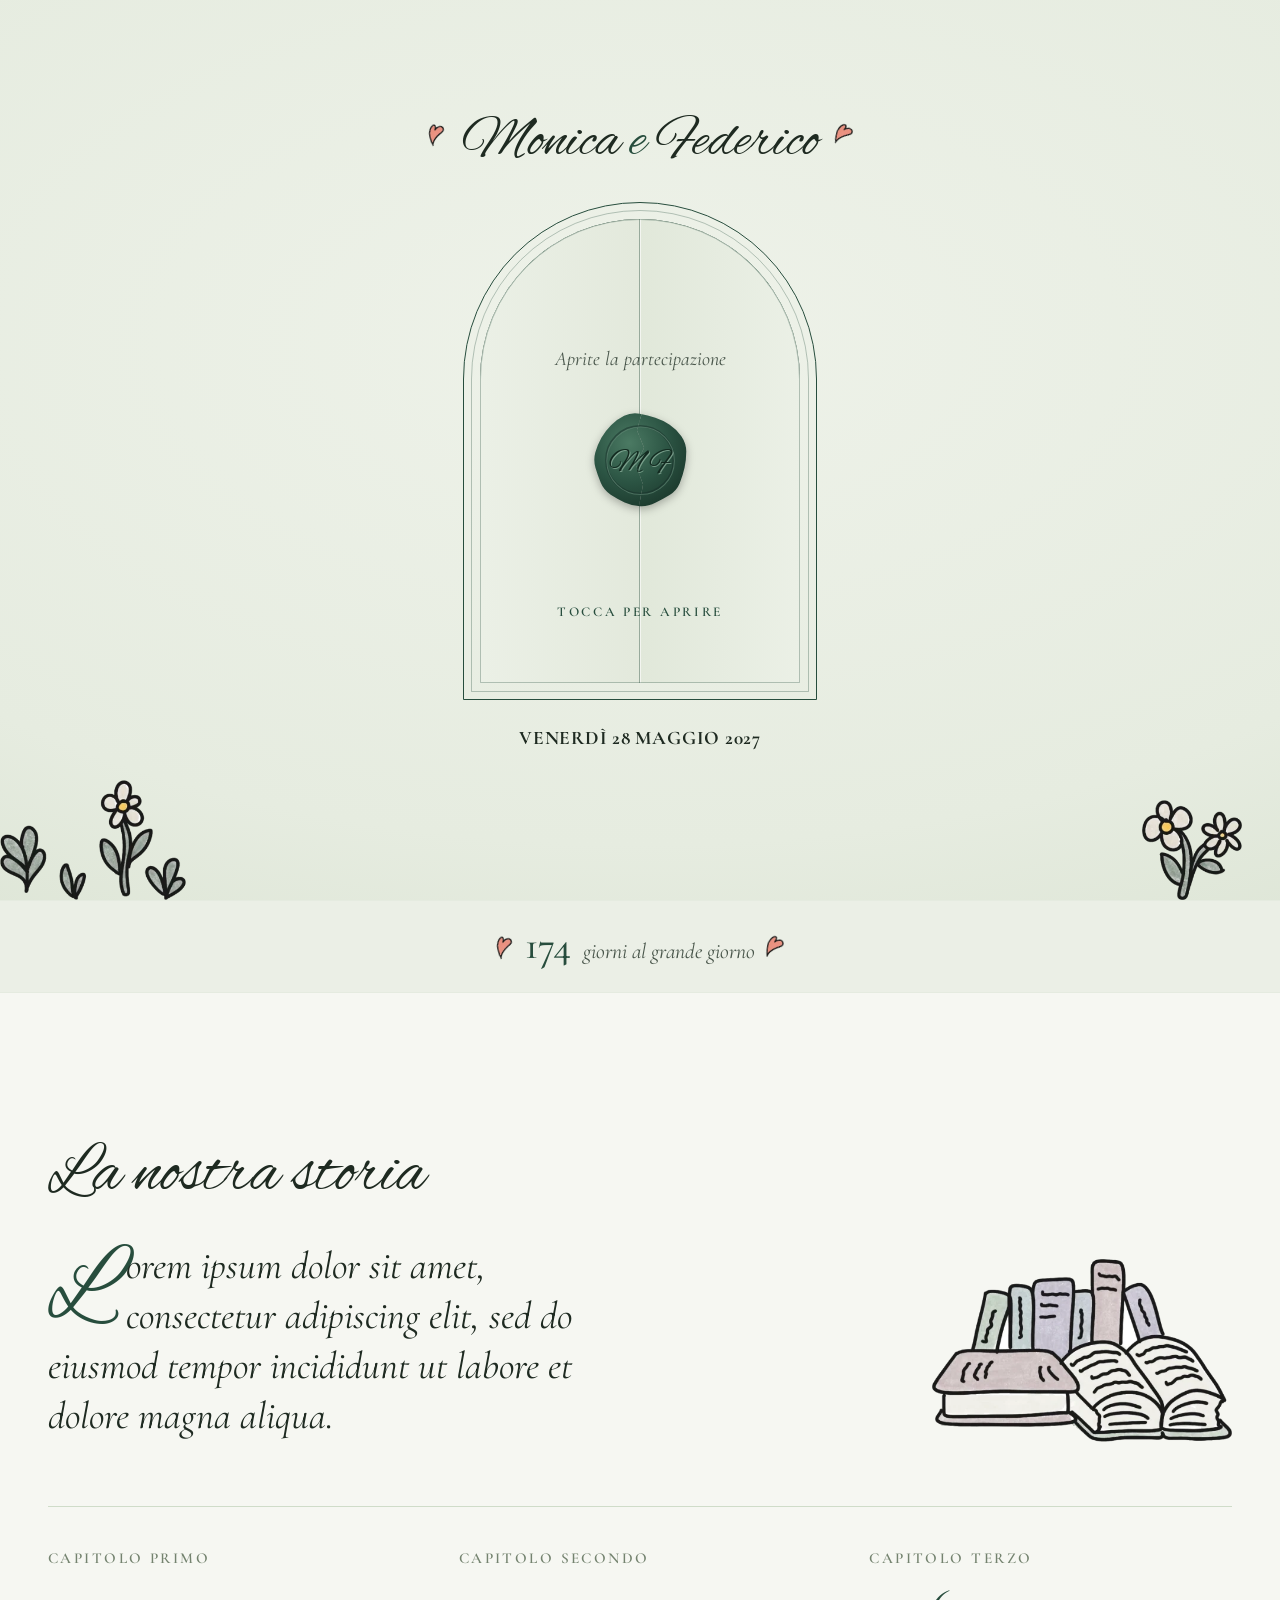
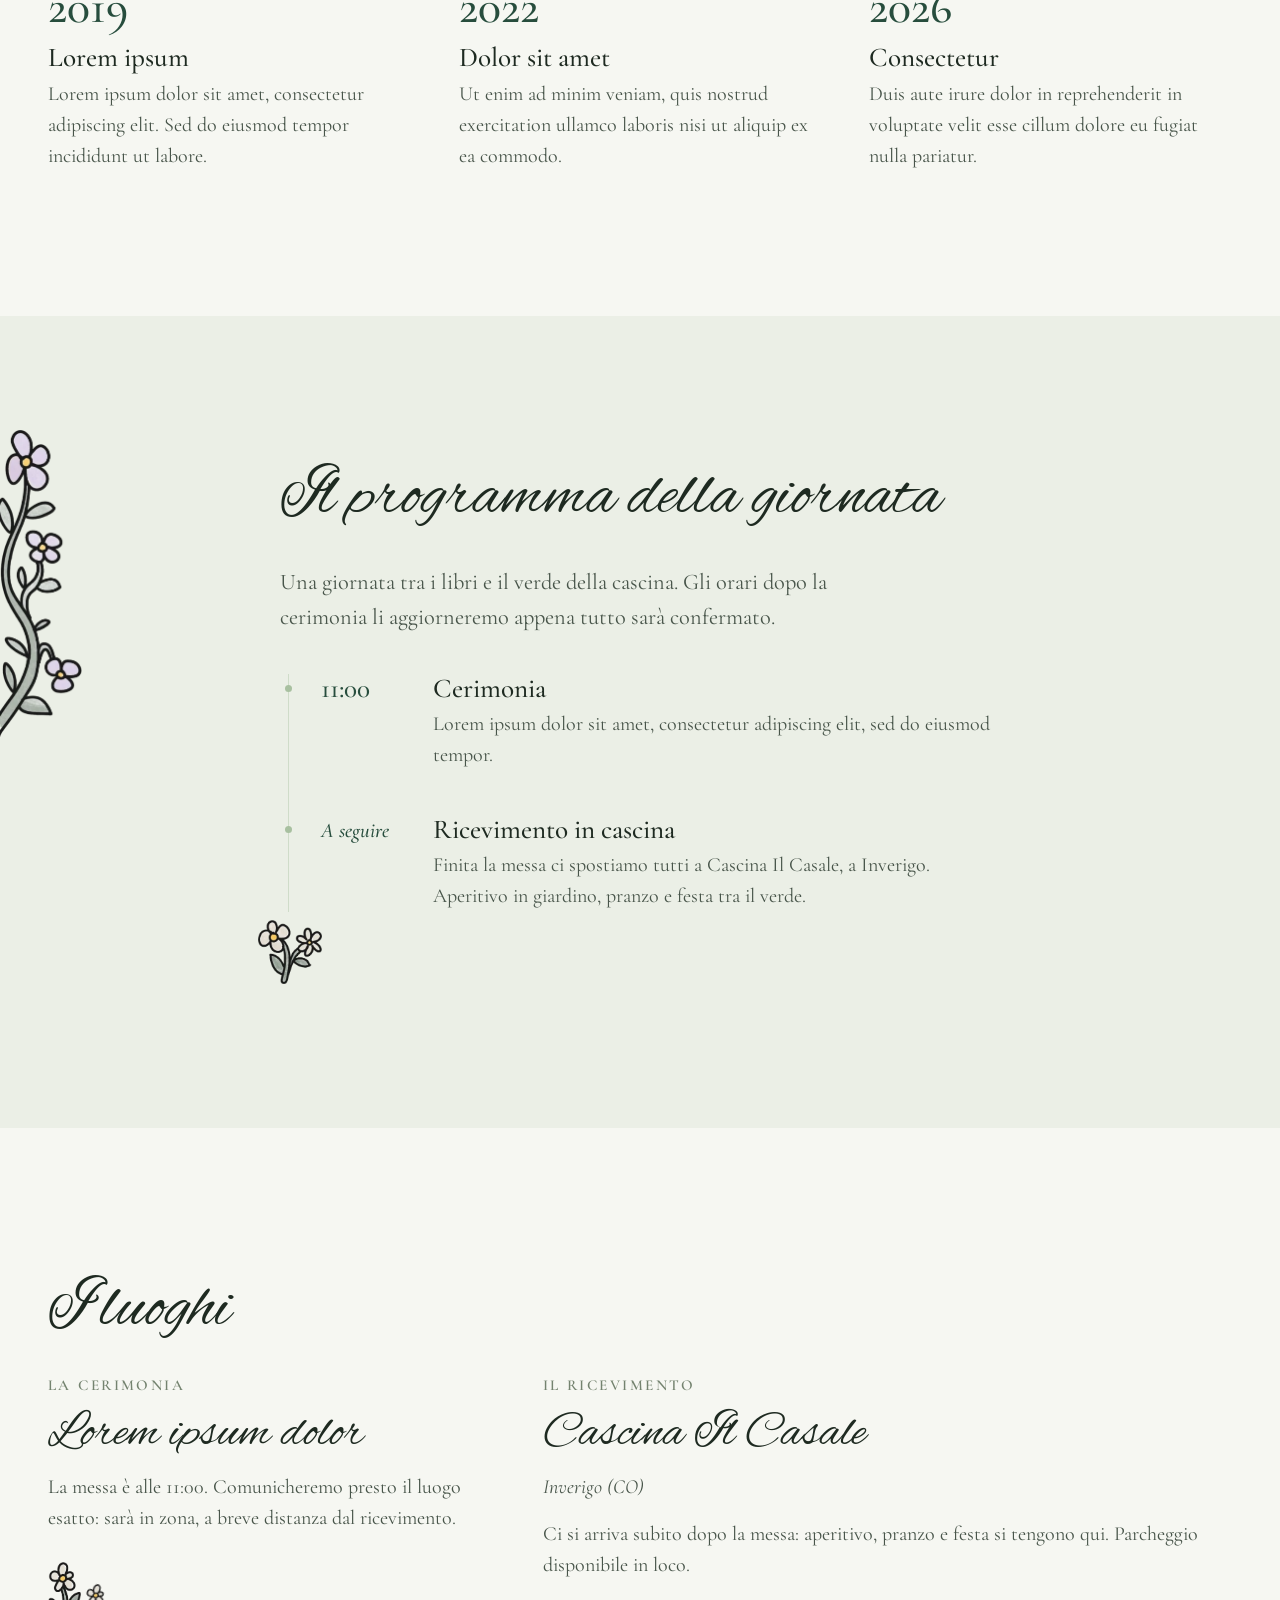
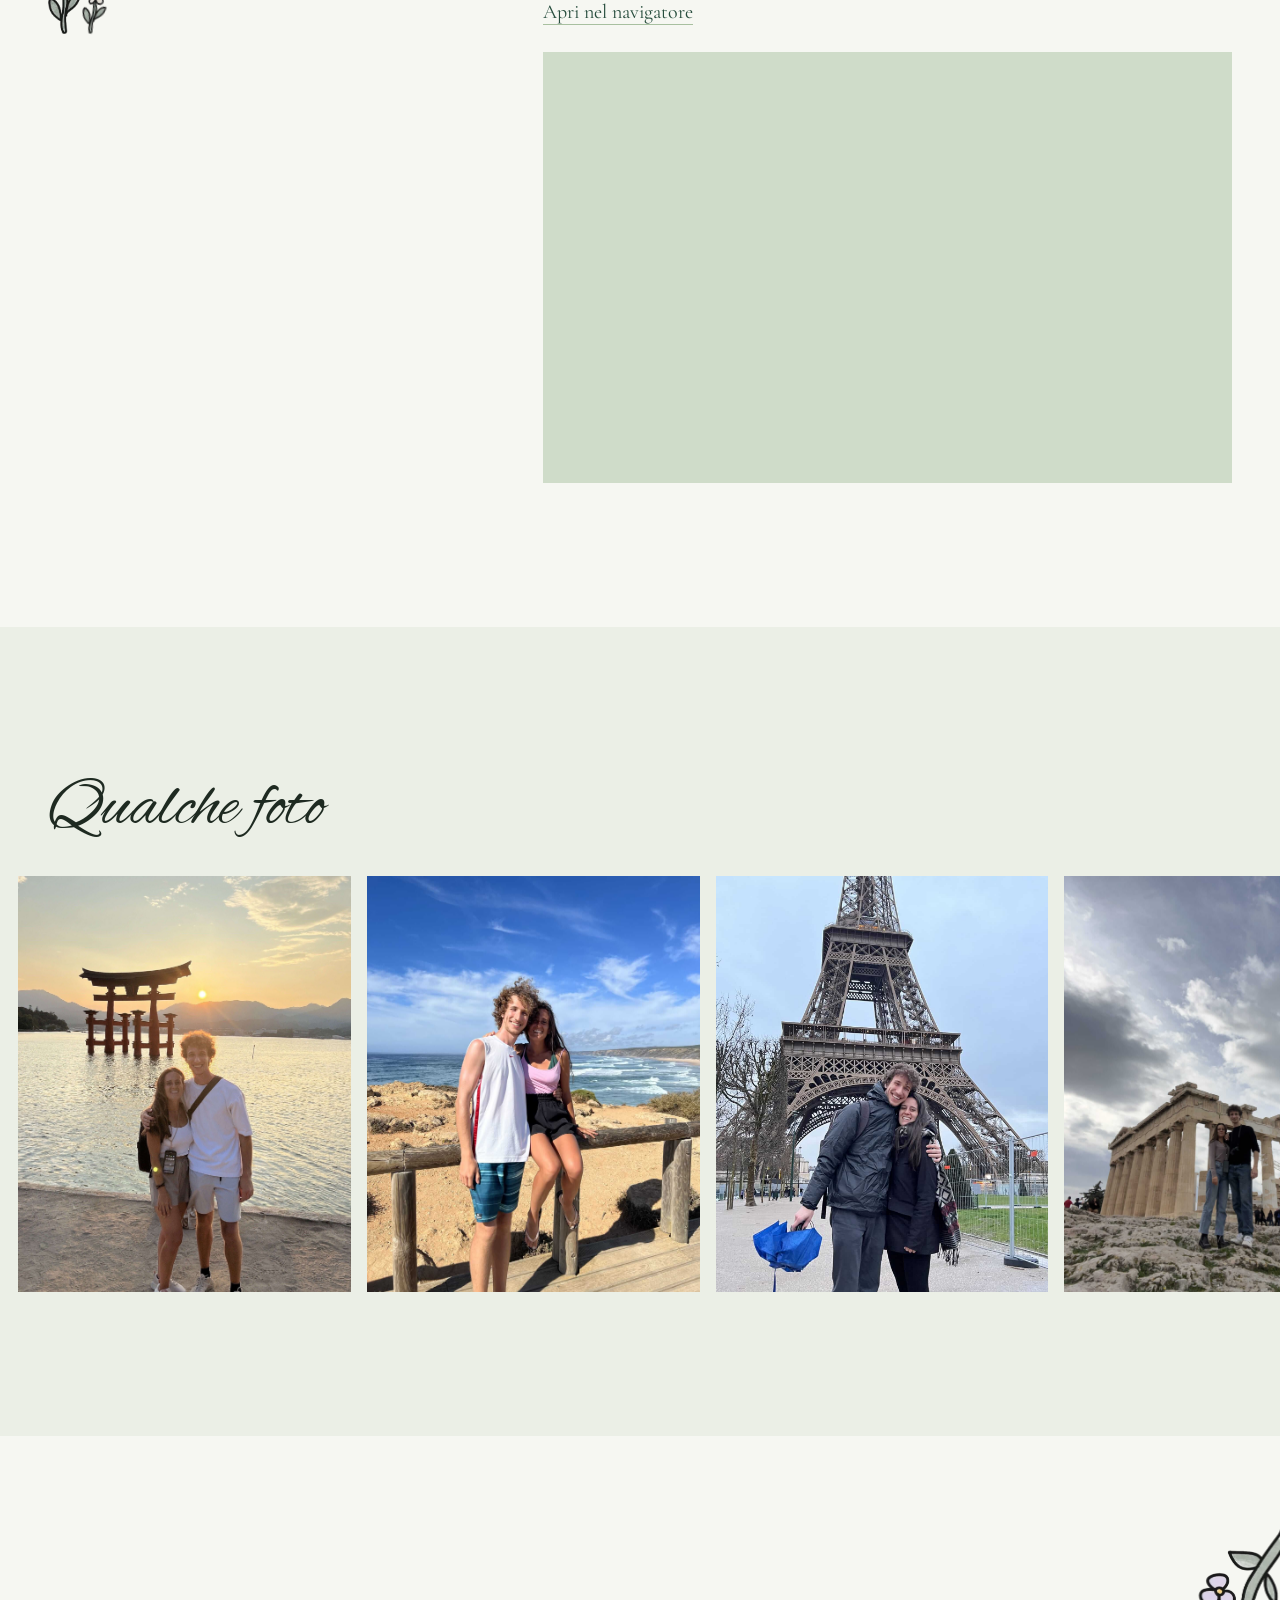
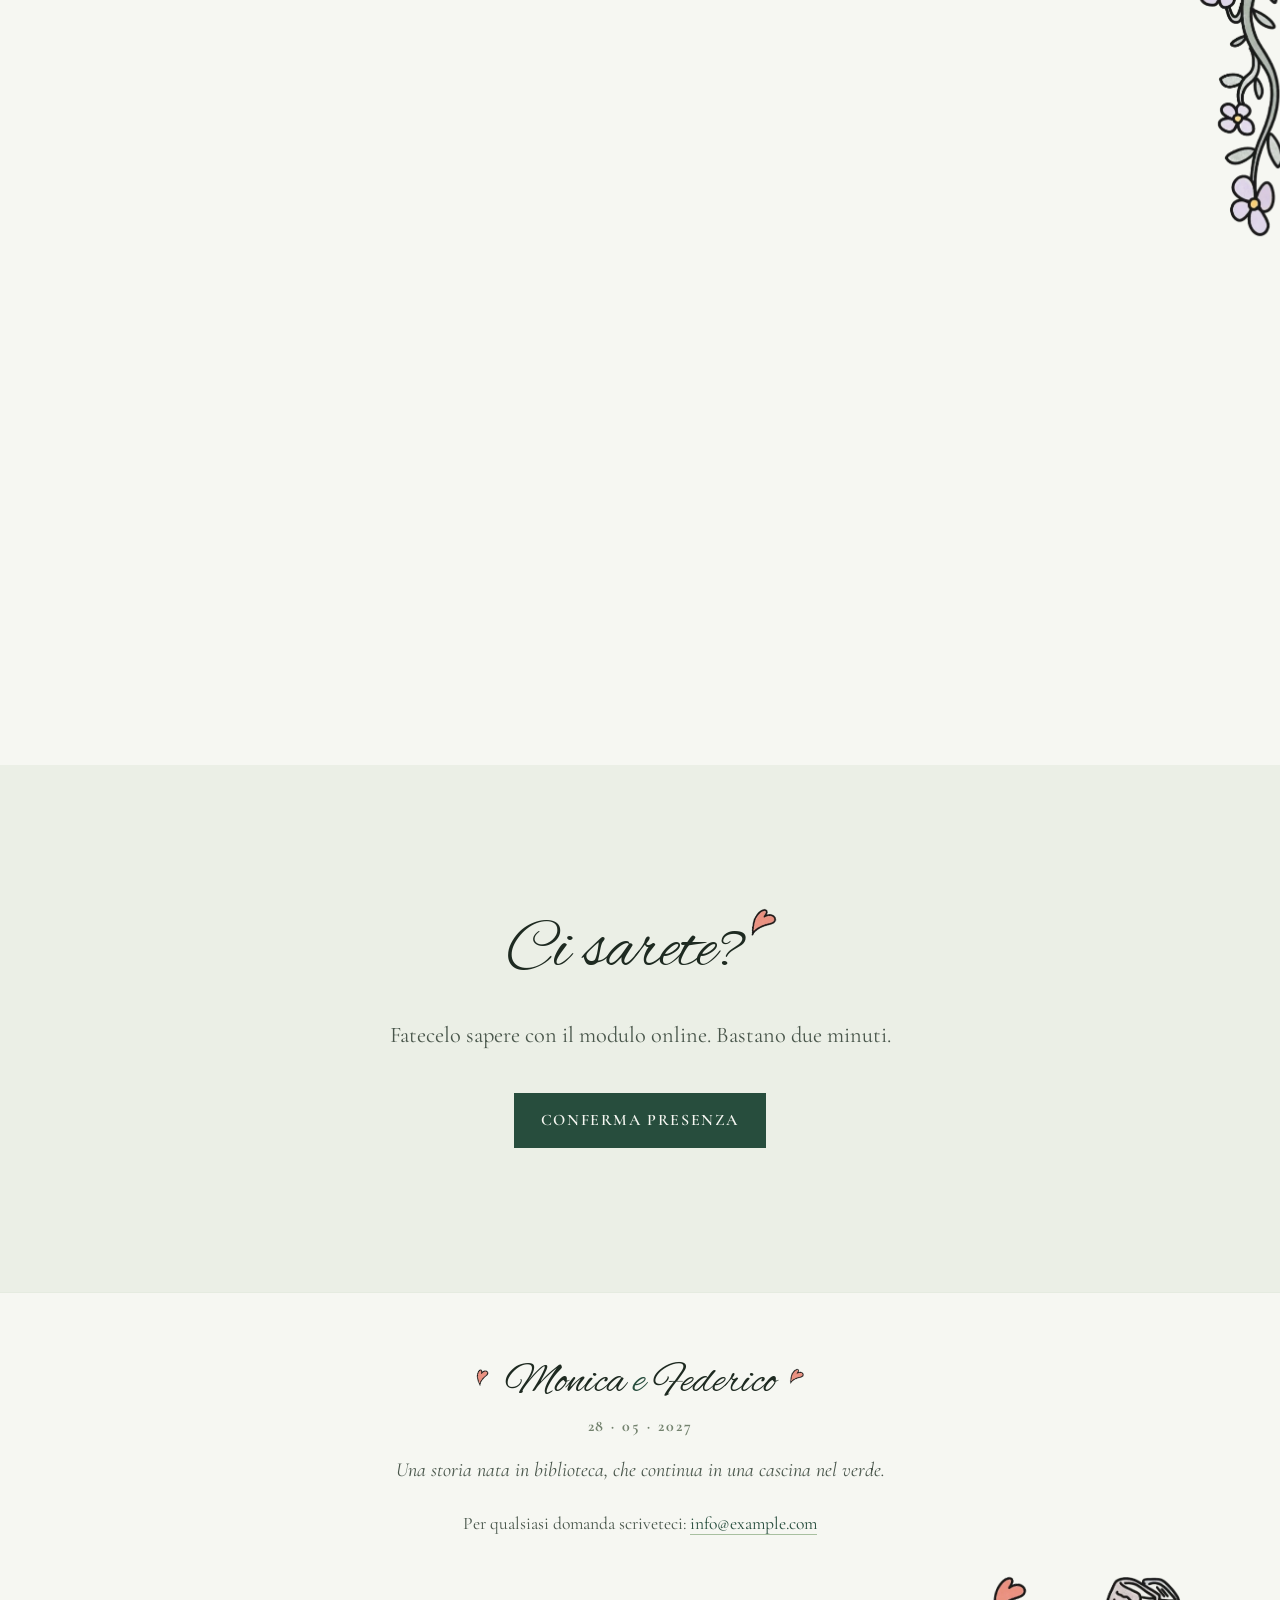
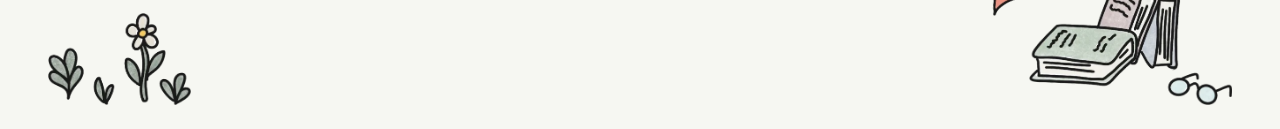
==== commit 84e13528: "Merge origin/main: lorem ipsum solo su storia e chiesa Programma, ricevimento e regali restano con i" ====
--- a/index.html
+++ b/index.html
@@ -9,19 +9,77 @@
   <meta property="og:title" content="Monica & Federico, 28 maggio 2027">
   <meta property="og:description" content="Ci sposiamo. Tutte le informazioni per la giornata.">
   <meta property="og:type" content="website">
+  <meta property="og:image" content="assets/img/anteprima.jpg">
+  <meta property="og:image:width" content="1200">
+  <meta property="og:image:height" content="630">
+  <meta property="og:image:alt" content="Disegno di Monica e Federico abbracciati, tra i fiori">
   <meta name="theme-color" content="#274D3D">
+  <link rel="icon" type="image/png" href="assets/img/favicon.png">
+  <link rel="apple-touch-icon" href="assets/img/apple-touch-icon.png">
   <link rel="preconnect" href="https://fonts.googleapis.com">
   <link rel="preconnect" href="https://fonts.gstatic.com" crossorigin>
-  <link href="https://fonts.googleapis.com/css2?family=Great+Vibes&family=Cormorant+Garamond:ital,wght@0,400;0,500;0,600;1,400;1,500&display=swap" rel="stylesheet">
+  <link href="https://fonts.googleapis.com/css2?family=Alex+Brush&family=Cormorant+Garamond:ital,wght@0,400;0,500;0,600;0,700;1,400;1,500&display=swap" rel="stylesheet">
   <link rel="stylesheet" href="css/styles.css">
+  <script>
+    /* Busta della partecipazione all'apertura: solo entrando dalla home senza ancora, una volta per sessione */
+    (function () {
+      try { if (location.hash || sessionStorage.getItem("intro-vista")) return; } catch (e) {}
+      document.documentElement.classList.add("has-intro");
+    })();
+  </script>
 </head>
 <body>
 
+<!-- INTRO: la busta della partecipazione, si apre al tocco -->
+<div class="intro" id="intro" role="dialog" aria-modal="true" aria-label="Partecipazione di Monica e Federico">
+  <div class="intro__stage">
+    <p class="intro__names"><img class="doodle-heart doodle-heart--l" src="assets/img/disegni/cuore.webp" alt="" width="77" height="102">Monica <em>e</em> Federico<img class="doodle-heart" src="assets/img/disegni/cuore.webp" alt="" width="77" height="102"></p>
+    <button class="intro__arch" id="introOpen" type="button" aria-label="Apri la partecipazione">
+      <span class="intro__window" aria-hidden="true">
+        <span class="intro__lining"></span>
+        <span class="intro__card">
+          <span class="intro__eyebrow">Ci sposiamo</span>
+          <span class="intro__mono"><img src="assets/img/disegni/cuore.webp" alt="" width="77" height="102">M F<img src="assets/img/disegni/cuore.webp" alt="" width="77" height="102"></span>
+          <span class="intro__card-date">28 · 05 · 2027</span>
+        </span>
+        <span class="intro__pocket"><img src="assets/img/disegni/cuore.webp" alt="" width="77" height="102"></span>
+        <span class="intro__door intro__door--l"></span>
+        <span class="intro__door intro__door--r"></span>
+        <span class="intro__invite">Aprite la partecipazione</span>
+        <svg class="intro__seal" viewBox="0 0 100 100">
+          <defs>
+            <radialGradient id="sealWax" cx="38%" cy="32%" r="75%">
+              <stop offset="0" stop-color="#4b7a63"/>
+              <stop offset=".55" stop-color="#2c5544"/>
+              <stop offset="1" stop-color="#1b382c"/>
+            </radialGradient>
+            <g id="sealFace">
+              <path fill="url(#sealWax)" d="M95.2 41.8Q95.2 50.0 93.5 57.6Q91.8 65.2 88.8 72.6Q85.7 80.0 78.9 84.1Q72.1 88.2 65.0 91.8Q58.0 95.5 50.1 95.1Q42.1 94.7 35.0 91.4Q28.0 88.2 21.4 83.9Q14.7 79.6 11.7 72.3Q8.7 65.0 6.5 57.5Q4.3 50.0 6.4 42.5Q8.6 34.9 12.3 28.3Q16.1 21.6 21.7 16.0Q27.2 10.5 34.5 6.9Q41.8 3.3 49.7 4.8Q57.7 6.3 65.0 8.8Q72.4 11.2 79.0 15.6Q85.7 20.1 90.4 26.8Q95.1 33.6 95.2 41.8Z"/>
+              <circle cx="50" cy="50" r="33" fill="none" stroke="#18322a" stroke-width="2.2" opacity=".55"/>
+              <circle cx="50.6" cy="50.8" r="33" fill="none" stroke="#6f9a83" stroke-width="1" opacity=".55"/>
+              <text x="50.7" y="60.7" text-anchor="middle" font-family="Alex Brush, cursive" font-size="30" fill="#8fb39f" opacity=".75">M F</text>
+              <text x="50" y="60" text-anchor="middle" font-family="Alex Brush, cursive" font-size="30" fill="#132a20">M F</text>
+            </g>
+            <clipPath id="sealLeft"><path d="M0 0H53L47 21L54 38L46 55L53 74L48 100H0Z"/></clipPath>
+            <clipPath id="sealRight"><path d="M53 0H100V100H48L53 74L46 55L54 38L47 21Z"/></clipPath>
+          </defs>
+          <g class="intro__seal-half intro__seal-half--l" clip-path="url(#sealLeft)"><use href="#sealFace"/></g>
+          <g class="intro__seal-half intro__seal-half--r" clip-path="url(#sealRight)"><use href="#sealFace"/></g>
+        </svg>
+        <span class="intro__tap">Tocca per aprire</span>
+      </span>
+    </button>
+    <p class="intro__date">Venerdì 28 maggio 2027</p>
+  </div>
+  <img class="intro__flowers intro__flowers--l" src="assets/img/disegni/fiori-prato.webp" alt="" width="327" height="211">
+  <img class="intro__flowers intro__flowers--r" src="assets/img/disegni/fiori-mazzo.webp" alt="" width="180" height="181">
+</div>
+
 <a class="skip" href="#main">Vai al contenuto</a>
 
 <div class="nav-sentinel" aria-hidden="true"></div>
 <header class="nav" id="nav">
-  <a class="nav__brand" href="#top" aria-label="Torna all'inizio">MF</a>
+  <a class="nav__brand" href="#top" aria-label="Torna all'inizio">M F</a>
   <button class="nav__toggle" id="navToggle" aria-expanded="false" aria-controls="navMenu" aria-label="Apri il menu">
     <span></span><span></span>
   </button>
@@ -39,34 +97,41 @@
 
   <!-- HERO -->
   <section class="hero" id="top">
+    <figure class="hero__art">
+      <img class="hero__couple" src="assets/img/disegni/coppia.webp" alt="Disegno di Monica e Federico abbracciati, con due cuori" width="694" height="558" fetchpriority="high">
+      <img class="hero__flowers hero__flowers--left" src="assets/img/disegni/fiori-prato.webp" alt="" width="327" height="211">
+      <img class="hero__flowers hero__flowers--right" src="assets/img/disegni/fiori-mazzo.webp" alt="" width="180" height="181">
+    </figure>
     <div class="hero__copy">
       <p class="eyebrow">Ci sposiamo</p>
       <h1 class="hero__title">Monica <em>e</em> Federico</h1>
-      <p class="hero__sub">28 maggio 2027, Inverigo. Il prossimo capitolo lo scriviamo insieme a voi.</p>
+      <p class="hero__date">Venerdì 28 maggio 2027</p>
+      <p class="hero__sub">Il prossimo capitolo lo scriviamo insieme a voi.</p>
       <div class="hero__actions">
         <a class="btn" href="conferma.html">Conferma presenza</a>
         <a class="btn btn--ghost" href="#programma">Il programma</a>
       </div>
     </div>
-    <figure class="hero__media">
-      <!-- TODO: foto di coppia verticale, 1200x1600 -->
-      <img class="hero__img" src="https://picsum.photos/seed/monica-federico-hero/1200/1600" alt="Monica e Federico" width="1200" height="1600" fetchpriority="high">
-    </figure>
   </section>
 
   <div class="countdown" id="countdown" aria-live="polite">
+    <img class="countdown__heart" src="assets/img/disegni/cuore.webp" alt="" width="77" height="102">
     <span class="countdown__n" data-countdown-days>...</span>
     <span class="countdown__label" data-countdown-label>giorni al grande giorno</span>
+    <img class="countdown__heart countdown__heart--r" src="assets/img/disegni/cuore.webp" alt="" width="77" height="102">
   </div>
 
   <!-- STORIA -->
   <section class="section story" id="storia">
     <div class="wrap">
       <h2 class="h2 reveal">La nostra storia</h2>
-      <blockquote class="story__quote reveal">
-        <!-- TODO: frase o citazione degli sposi -->
-        <p>Lorem ipsum dolor sit amet, consectetur adipiscing elit, sed do eiusmod tempor incididunt ut labore et dolore magna aliqua.</p>
-      </blockquote>
+      <div class="story__intro">
+        <blockquote class="story__quote reveal">
+          <!-- TODO: frase o citazione degli sposi -->
+          <p>Lorem ipsum dolor sit amet, consectetur adipiscing elit, sed do eiusmod tempor incididunt ut labore et dolore magna aliqua.</p>
+        </blockquote>
+        <img class="story__books reveal" src="assets/img/disegni/libri.webp" alt="" width="507" height="310" loading="lazy">
+      </div>
       <ol class="milestones reveal">
         <!-- TODO: sostituire le tappe segnaposto -->
         <li class="milestone">
@@ -92,41 +157,28 @@
   </section>
 
   <!-- PROGRAMMA -->
-  <section class="section section--tint" id="programma">
+  <section class="section section--tint has-deco" id="programma">
+    <img class="deco-ramo deco-ramo--left" src="assets/img/disegni/ramo-lilla.webp" alt="" width="165" height="615" loading="lazy">
     <div class="wrap wrap--narrow">
       <h2 class="h2 reveal">Il programma della giornata</h2>
-      <p class="lead reveal">Una giornata tra i libri e il verde della cascina. Orari indicativi, li aggiorneremo appena tutto sarà confermato.</p>
+      <p class="lead reveal">Una giornata tra i libri e il verde della cascina. Gli orari dopo la cerimonia li aggiorneremo appena tutto sarà confermato.</p>
       <ol class="timeline">
-        <!-- TODO: scaletta reale -->
         <li class="timeline__item reveal">
-          <time class="timeline__time" datetime="2027-05-28T15:30">15:30</time>
+          <time class="timeline__time" datetime="2027-05-28T11:00">11:00</time>
           <div>
             <h3 class="timeline__title">Cerimonia</h3>
             <p>Lorem ipsum dolor sit amet, consectetur adipiscing elit, sed do eiusmod tempor.</p>
           </div>
         </li>
         <li class="timeline__item reveal">
-          <time class="timeline__time" datetime="2027-05-28T17:00">17:00</time>
+          <span class="timeline__time timeline__time--soft">A seguire</span>
           <div>
-            <h3 class="timeline__title">Aperitivo in giardino</h3>
-            <p>Ut enim ad minim veniam, quis nostrud exercitation ullamco laboris.</p>
-          </div>
-        </li>
-        <li class="timeline__item reveal">
-          <time class="timeline__time" datetime="2027-05-28T19:30">19:30</time>
-          <div>
-            <h3 class="timeline__title">Cena</h3>
-            <p>Duis aute irure dolor in reprehenderit in voluptate velit esse.</p>
-          </div>
-        </li>
-        <li class="timeline__item reveal">
-          <time class="timeline__time" datetime="2027-05-28T22:30">22:30</time>
-          <div>
-            <h3 class="timeline__title">Torta e festa</h3>
-            <p>Excepteur sint occaecat cupidatat non proident, sunt in culpa.</p>
+            <h3 class="timeline__title">Ricevimento in cascina</h3>
+            <p>Finita la messa ci spostiamo tutti a Cascina Il Casale, a Inverigo. Aperitivo in giardino, pranzo e festa tra il verde.</p>
           </div>
         </li>
       </ol>
+      <img class="timeline__flowers" src="assets/img/disegni/fiori-mazzo.webp" alt="" width="180" height="181" loading="lazy">
     </div>
   </section>
 
@@ -138,13 +190,18 @@
         <article class="place reveal">
           <h3 class="place__title">La cerimonia</h3>
           <p class="place__name">Lorem ipsum dolor</p>
-          <p>Lorem ipsum dolor sit amet, consectetur adipiscing elit, sed do eiusmod tempor incididunt ut labore et dolore magna aliqua.</p>
+          <p>La messa è alle 11:00. Comunicheremo presto il luogo esatto: sarà in zona, a breve distanza dal ricevimento.</p>
+          <div class="place__flowers" aria-hidden="true">
+            <img src="assets/img/disegni/margherita.webp" alt="" width="95" height="205" loading="lazy">
+            <img src="assets/img/disegni/margherita.webp" alt="" width="95" height="205" loading="lazy">
+          </div>
         </article>
         <article class="place place--wide reveal">
           <h3 class="place__title">Il ricevimento</h3>
-          <p class="place__name">Cascina Il Casale, Inverigo (CO)</p>
-          <p>Lorem ipsum dolor sit amet, consectetur adipiscing elit. Sed do eiusmod tempor incididunt. <!-- TODO: indirizzo preciso, note su navette --></p>
-          <a class="link" href="https://www.google.com/maps/search/?api=1&query=Cascina+Il+Casale+Inverigo" target="_blank" rel="noopener">Apri in Google Maps</a>
+          <p class="place__name">Cascina Il Casale</p>
+          <p class="place__where">Inverigo (CO)</p>
+          <p>Ci si arriva subito dopo la messa: aperitivo, pranzo e festa si tengono qui. Parcheggio disponibile in loco.</p>
+          <a class="link" href="https://maps.app.goo.gl/1fSKrTHXRnTa7mJK8" target="_blank" rel="noopener">Apri nel navigatore</a>
           <div class="map">
             <iframe title="Mappa di Cascina Il Casale, Inverigo" src="https://www.google.com/maps?q=Cascina+Il+Casale,+Inverigo&z=13&output=embed" loading="lazy" referrerpolicy="no-referrer-when-downgrade" allowfullscreen></iframe>
           </div>
@@ -175,15 +232,14 @@
   </section>
 
   <!-- REGALI -->
-  <section class="section" id="regali">
+  <section class="section has-deco" id="regali">
+    <img class="deco-ramo deco-ramo--right" src="assets/img/disegni/ramo-lilla.webp" alt="" width="165" height="615" loading="lazy">
     <div class="wrap wrap--narrow">
       <div class="gifts reveal">
+        <img class="gifts__heart" src="assets/img/disegni/cuore.webp" alt="" width="77" height="102" loading="lazy">
         <p class="eyebrow">Un pensiero per noi</p>
-        <h2 class="h2">La lista nozze</h2>
-        <p class="lead">
-          <!-- TODO: testo regali (viaggio di nozze, lista, ecc.) -->
-          Lorem ipsum dolor sit amet, consectetur adipiscing elit, sed do eiusmod tempor incididunt ut labore et dolore magna aliqua.
-        </p>
+        <h2 class="h2">Regali</h2>
+        <p class="lead">La vostra presenza è il regalo più grande. Non abbiamo una lista nozze: se volete farci un pensiero, potete usare l'IBAN qui sotto.</p>
         <div class="iban">
           <span class="iban__label">IBAN intestato a Monica e Federico</span>
           <!-- TODO: IBAN reale -->
@@ -197,7 +253,7 @@
   <!-- RIMANDO ALLA CONFERMA -->
   <section class="section closing" id="rsvp">
     <div class="wrap wrap--narrow closing__inner">
-      <h2 class="h2 reveal">Ci sarete?</h2>
+      <h2 class="h2 reveal">Ci sarete?<img class="doodle-heart" src="assets/img/disegni/cuore.webp" alt="" width="77" height="102" loading="lazy"></h2>
       <p class="lead reveal">Fatecelo sapere con il modulo online. Bastano due minuti.</p>
       <a class="btn reveal" href="conferma.html">Conferma presenza</a>
     </div>
@@ -207,12 +263,19 @@
 
 <footer class="footer">
   <div class="wrap footer__inner">
-    <p class="footer__names">Monica <em>e</em> Federico</p>
-    <p>28 maggio 2027, Inverigo</p>
+    <p class="footer__names"><img class="doodle-heart doodle-heart--l" src="assets/img/disegni/cuore.webp" alt="" width="77" height="102" loading="lazy">Monica <em>e</em> Federico<img class="doodle-heart" src="assets/img/disegni/cuore.webp" alt="" width="77" height="102" loading="lazy"></p>
+    <p class="footer__date">28 · 05 · 2027</p>
     <p class="footer__line">Una storia nata in biblioteca, che continua in una cascina nel verde.</p>
     <!-- TODO: contatti dei testimoni o degli sposi -->
     <p class="footer__contact">Per qualsiasi domanda scriveteci: <a class="link" href="mailto:info@example.com">info@example.com</a></p>
   </div>
+  <div class="wrap footer__ground" aria-hidden="true">
+    <img class="footer__flowers" src="assets/img/disegni/fiori-prato.webp" alt="" width="327" height="211" loading="lazy">
+    <span class="footer__books">
+      <img class="footer__heart" src="assets/img/disegni/cuore.webp" alt="" width="77" height="102" loading="lazy">
+      <img src="assets/img/disegni/libri-occhiali.webp" alt="" width="459" height="289" loading="lazy">
+    </span>
+  </div>
 </footer>
 
 <script src="js/main.js" defer></script>
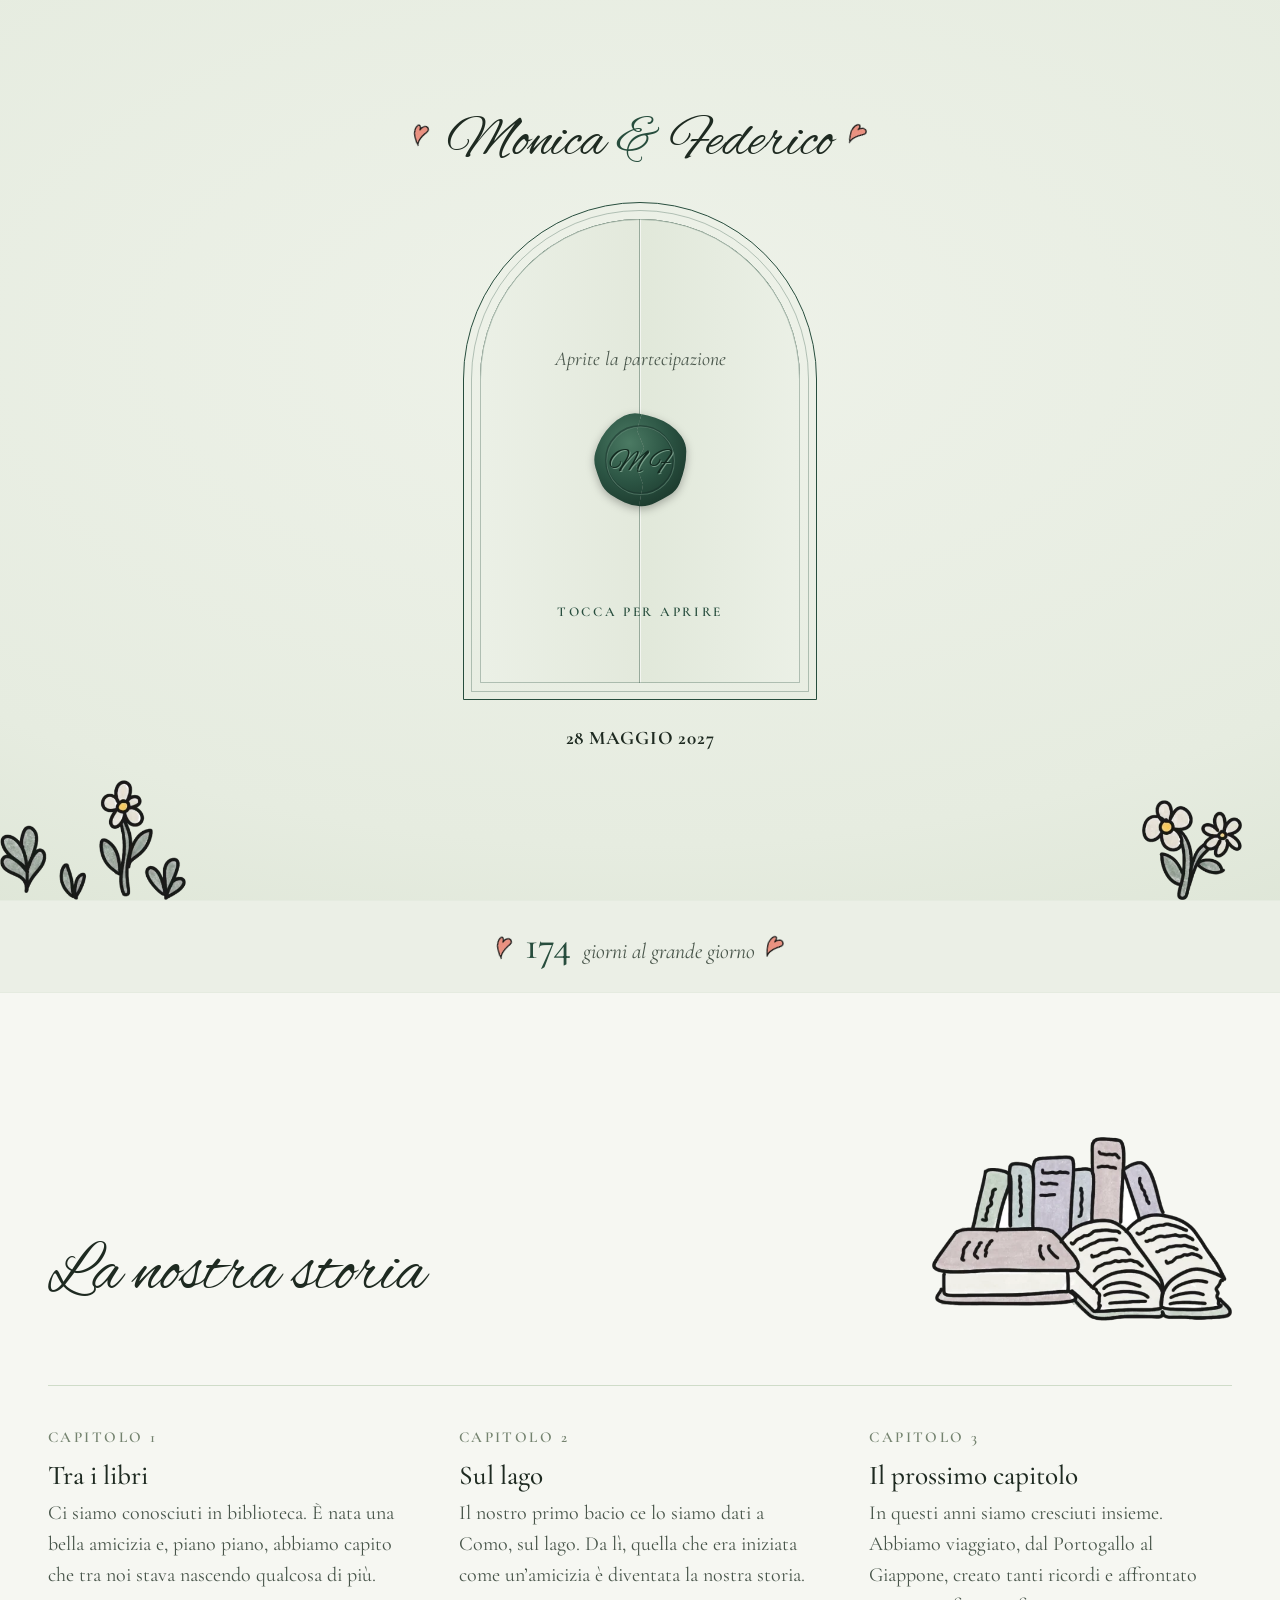
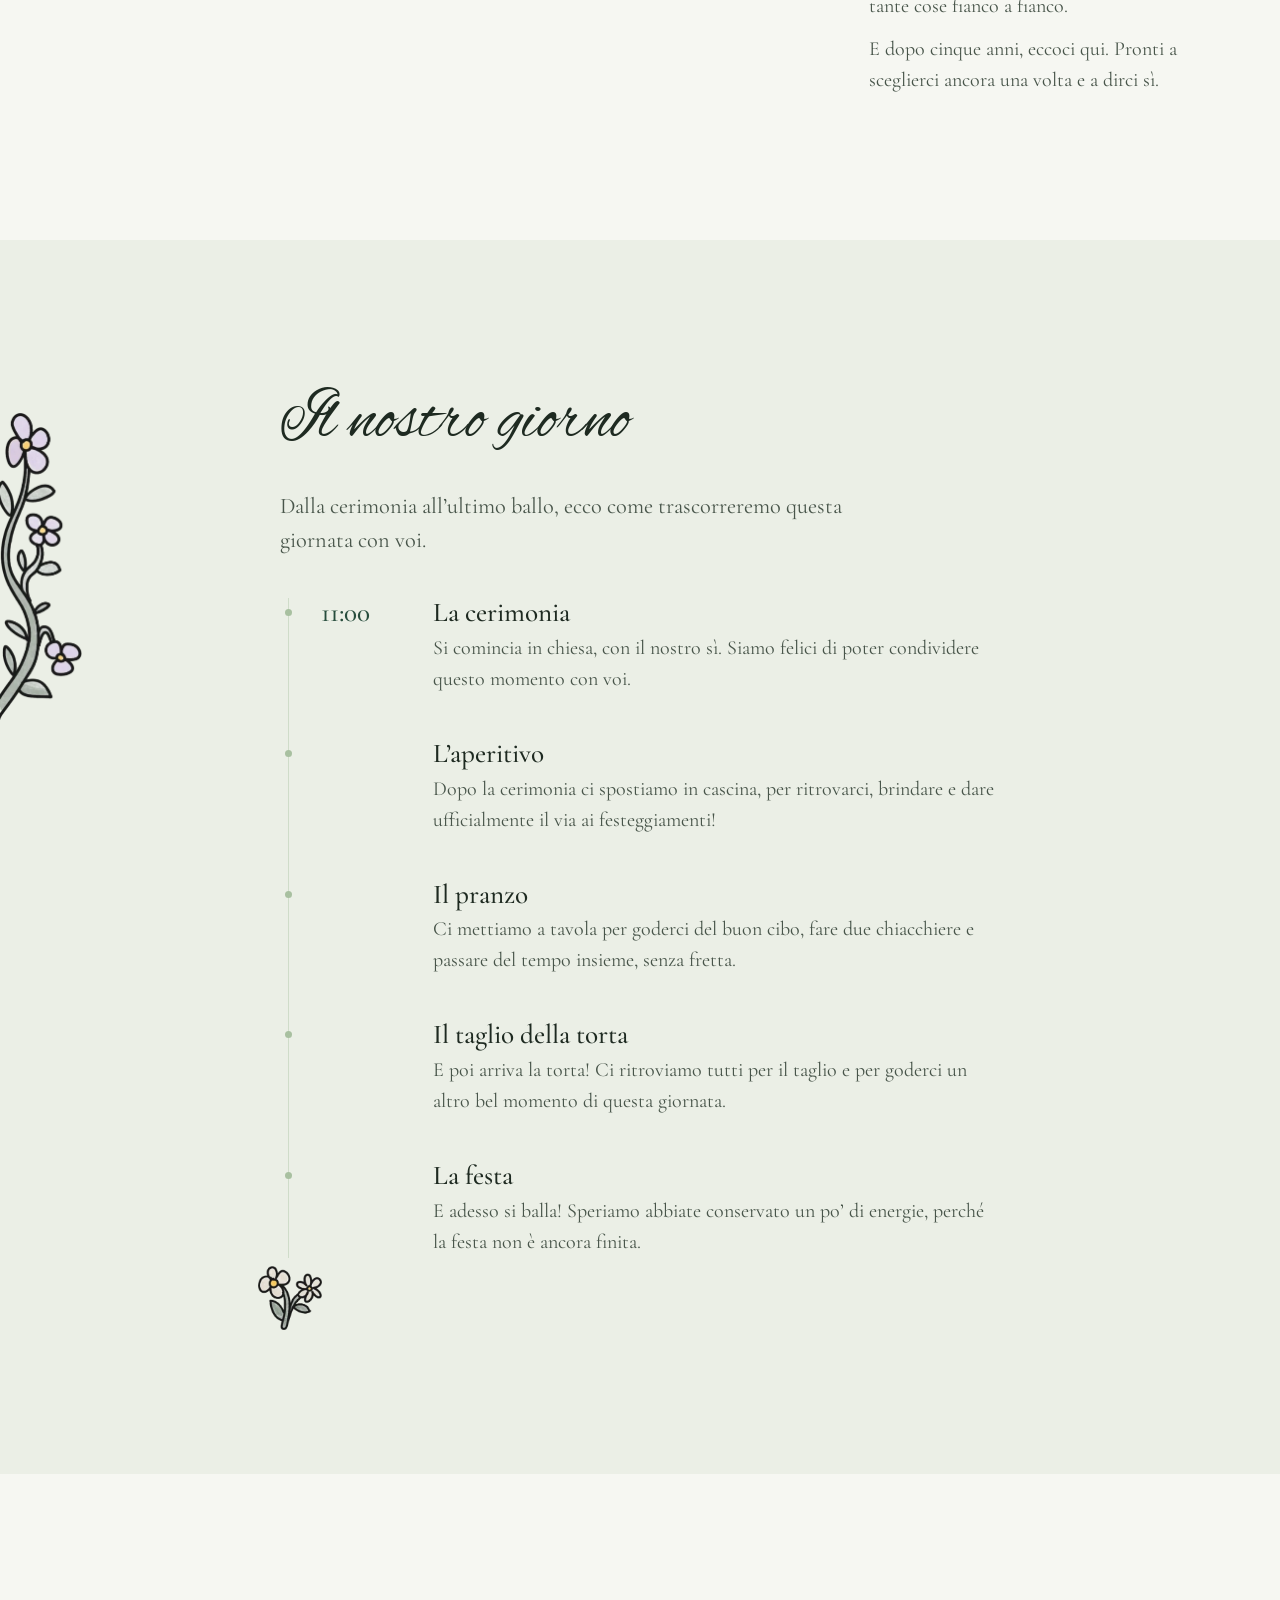
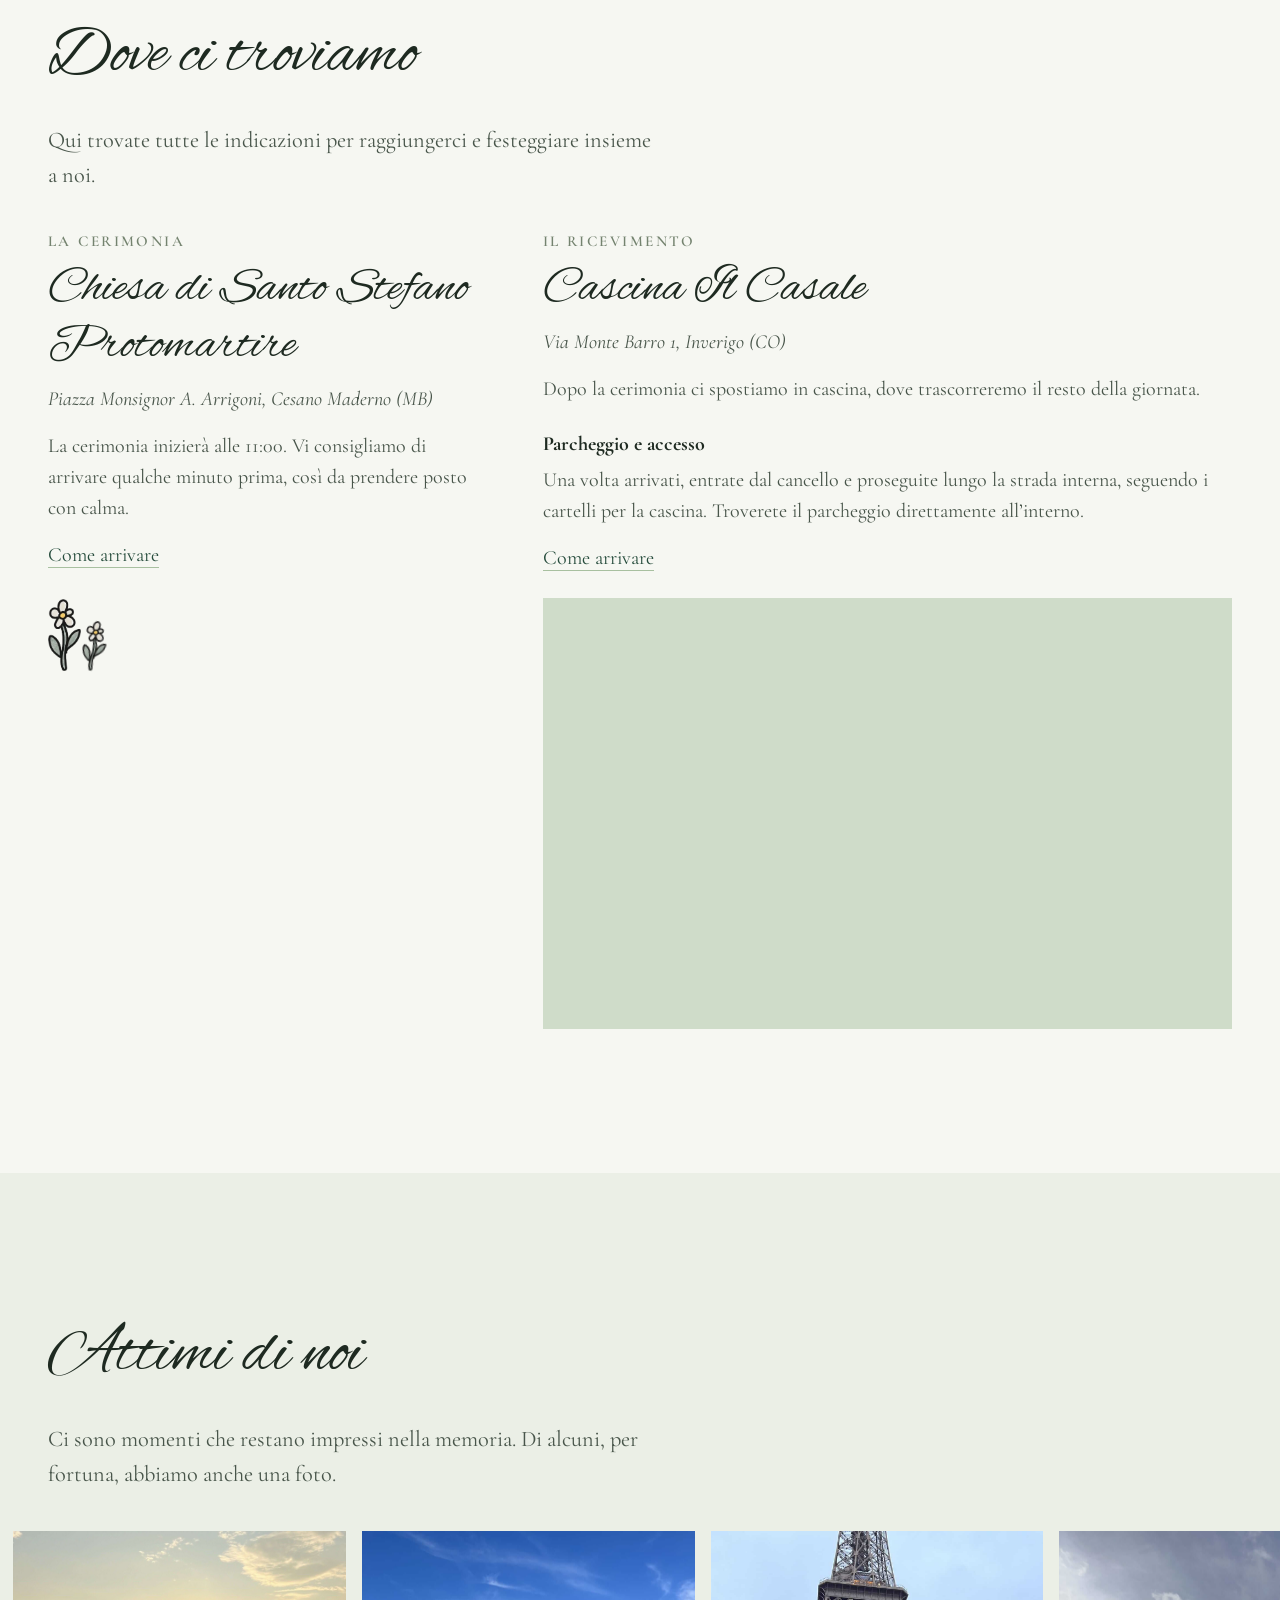
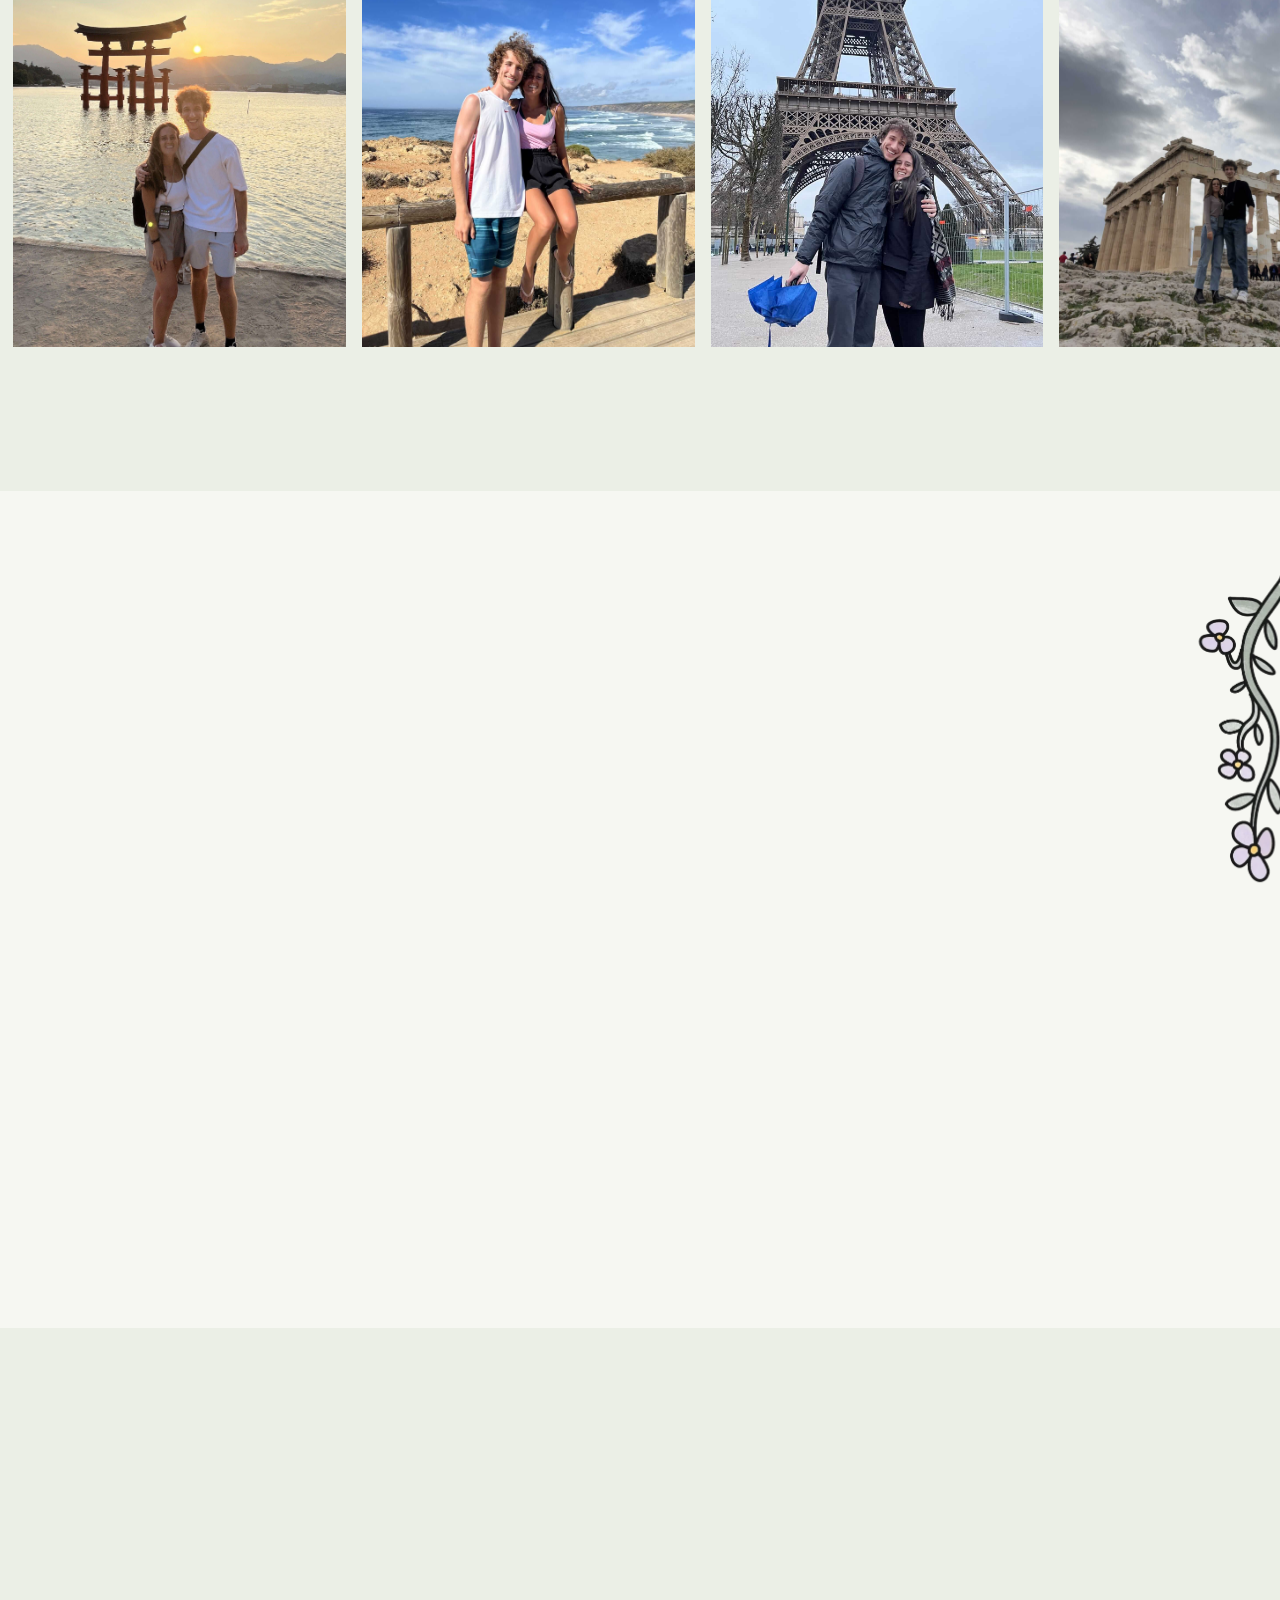
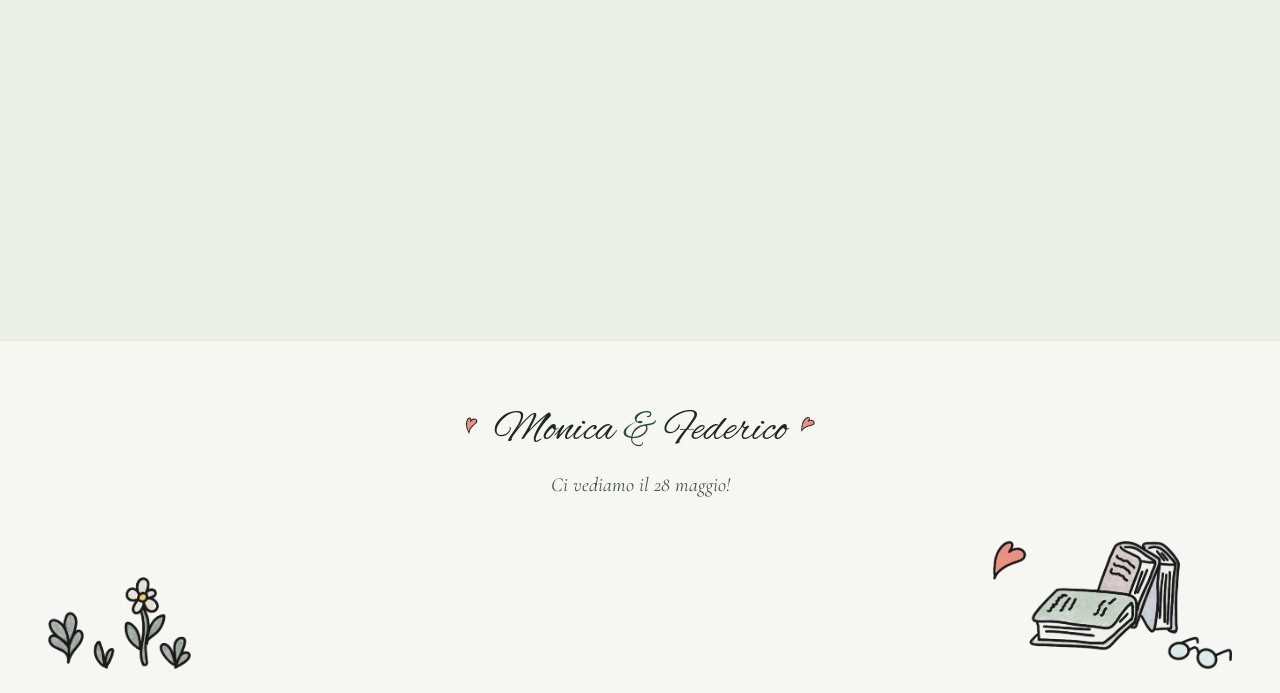
==== commit 24be4217: "Testi approvati del 23 ottobre 2026 su tutte le sezioni Apertura, storia, programma, luoghi, galleri" ====
--- a/index.html
+++ b/index.html
@@ -33,12 +33,12 @@
 <!-- INTRO: la busta della partecipazione, si apre al tocco -->
 <div class="intro" id="intro" role="dialog" aria-modal="true" aria-label="Partecipazione di Monica e Federico">
   <div class="intro__stage">
-    <p class="intro__names"><img class="doodle-heart doodle-heart--l" src="assets/img/disegni/cuore.webp" alt="" width="77" height="102">Monica <em>e</em> Federico<img class="doodle-heart" src="assets/img/disegni/cuore.webp" alt="" width="77" height="102"></p>
+    <p class="intro__names"><img class="doodle-heart doodle-heart--l" src="assets/img/disegni/cuore.webp" alt="" width="77" height="102">Monica <em>&amp;</em> Federico<img class="doodle-heart" src="assets/img/disegni/cuore.webp" alt="" width="77" height="102"></p>
     <button class="intro__arch" id="introOpen" type="button" aria-label="Apri la partecipazione">
       <span class="intro__window" aria-hidden="true">
         <span class="intro__lining"></span>
         <span class="intro__card">
-          <span class="intro__eyebrow">Ci sposiamo</span>
+          <span class="intro__eyebrow">Ci sposiamo!</span>
           <span class="intro__mono"><img src="assets/img/disegni/cuore.webp" alt="" width="77" height="102">M F<img src="assets/img/disegni/cuore.webp" alt="" width="77" height="102"></span>
           <span class="intro__card-date">28 · 05 · 2027</span>
         </span>
@@ -69,7 +69,7 @@
         <span class="intro__tap">Tocca per aprire</span>
       </span>
     </button>
-    <p class="intro__date">Venerdì 28 maggio 2027</p>
+    <p class="intro__date">28 maggio 2027</p>
   </div>
   <img class="intro__flowers intro__flowers--l" src="assets/img/disegni/fiori-prato.webp" alt="" width="327" height="211">
   <img class="intro__flowers intro__flowers--r" src="assets/img/disegni/fiori-mazzo.webp" alt="" width="180" height="181">
@@ -103,10 +103,11 @@
       <img class="hero__flowers hero__flowers--right" src="assets/img/disegni/fiori-mazzo.webp" alt="" width="180" height="181">
     </figure>
     <div class="hero__copy">
-      <p class="eyebrow">Ci sposiamo</p>
-      <h1 class="hero__title">Monica <em>e</em> Federico</h1>
-      <p class="hero__date">Venerdì 28 maggio 2027</p>
-      <p class="hero__sub">Il prossimo capitolo lo scriviamo insieme a voi.</p>
+      <p class="eyebrow">Ci sposiamo!</p>
+      <h1 class="hero__title">Monica <em>&amp;</em> Federico</h1>
+      <p class="hero__date">28 maggio 2027</p>
+      <p class="hero__sub">E quando immaginiamo quel giorno, ci siete anche voi.</p>
+      <p class="hero__sub">Perché la nostra storia non è fatta solo di noi due, ma anche delle persone che ci sono state accanto fin qui.</p>
       <div class="hero__actions">
         <a class="btn" href="conferma.html">Conferma presenza</a>
         <a class="btn btn--ghost" href="#programma">Il programma</a>
@@ -124,33 +125,26 @@
   <!-- STORIA -->
   <section class="section story" id="storia">
     <div class="wrap">
-      <h2 class="h2 reveal">La nostra storia</h2>
       <div class="story__intro">
-        <blockquote class="story__quote reveal">
-          <!-- TODO: frase o citazione degli sposi -->
-          <p>Lorem ipsum dolor sit amet, consectetur adipiscing elit, sed do eiusmod tempor incididunt ut labore et dolore magna aliqua.</p>
-        </blockquote>
+        <h2 class="h2 reveal">La nostra storia</h2>
         <img class="story__books reveal" src="assets/img/disegni/libri.webp" alt="" width="507" height="310" loading="lazy">
       </div>
       <ol class="milestones reveal">
-        <!-- TODO: sostituire le tappe segnaposto -->
         <li class="milestone">
-          <span class="milestone__chapter">Capitolo primo</span>
-          <span class="milestone__year">2019</span>
-          <h3 class="milestone__title">Lorem ipsum</h3>
-          <p>Lorem ipsum dolor sit amet, consectetur adipiscing elit. Sed do eiusmod tempor incididunt ut labore.</p>
+          <span class="milestone__chapter">Capitolo 1</span>
+          <h3 class="milestone__title">Tra i libri</h3>
+          <p>Ci siamo conosciuti in biblioteca. È nata una bella amicizia e, piano piano, abbiamo capito che tra noi stava nascendo qualcosa di più.</p>
         </li>
         <li class="milestone">
-          <span class="milestone__chapter">Capitolo secondo</span>
-          <span class="milestone__year">2022</span>
-          <h3 class="milestone__title">Dolor sit amet</h3>
-          <p>Ut enim ad minim veniam, quis nostrud exercitation ullamco laboris nisi ut aliquip ex ea commodo.</p>
+          <span class="milestone__chapter">Capitolo 2</span>
+          <h3 class="milestone__title">Sul lago</h3>
+          <p>Il nostro primo bacio ce lo siamo dati a Como, sul lago. Da lì, quella che era iniziata come un’amicizia è diventata la nostra storia.</p>
         </li>
         <li class="milestone">
-          <span class="milestone__chapter">Capitolo terzo</span>
-          <span class="milestone__year">2026</span>
-          <h3 class="milestone__title">Consectetur</h3>
-          <p>Duis aute irure dolor in reprehenderit in voluptate velit esse cillum dolore eu fugiat nulla pariatur.</p>
+          <span class="milestone__chapter">Capitolo 3</span>
+          <h3 class="milestone__title">Il prossimo capitolo</h3>
+          <p>In questi anni siamo cresciuti insieme. Abbiamo viaggiato, dal Portogallo al Giappone, creato tanti ricordi e affrontato tante cose fianco a fianco.</p>
+          <p>E dopo cinque anni, eccoci qui. Pronti a sceglierci ancora una volta e a dirci sì.</p>
         </li>
       </ol>
     </div>
@@ -160,21 +154,43 @@
   <section class="section section--tint has-deco" id="programma">
     <img class="deco-ramo deco-ramo--left" src="assets/img/disegni/ramo-lilla.webp" alt="" width="165" height="615" loading="lazy">
     <div class="wrap wrap--narrow">
-      <h2 class="h2 reveal">Il programma della giornata</h2>
-      <p class="lead reveal">Una giornata tra i libri e il verde della cascina. Gli orari dopo la cerimonia li aggiorneremo appena tutto sarà confermato.</p>
+      <h2 class="h2 reveal">Il nostro giorno</h2>
+      <p class="lead reveal">Dalla cerimonia all’ultimo ballo, ecco come trascorreremo questa giornata con voi.</p>
+      <!-- Solo la cerimonia ha un orario confermato: le altre tappe restano senza orario finche' non e' deciso. -->
       <ol class="timeline">
         <li class="timeline__item reveal">
           <time class="timeline__time" datetime="2027-05-28T11:00">11:00</time>
           <div>
-            <h3 class="timeline__title">Cerimonia</h3>
-            <p>Lorem ipsum dolor sit amet, consectetur adipiscing elit, sed do eiusmod tempor.</p>
-          </div>
-        </li>
-        <li class="timeline__item reveal">
-          <span class="timeline__time timeline__time--soft">A seguire</span>
-          <div>
-            <h3 class="timeline__title">Ricevimento in cascina</h3>
-            <p>Finita la messa ci spostiamo tutti a Cascina Il Casale, a Inverigo. Aperitivo in giardino, pranzo e festa tra il verde.</p>
+            <h3 class="timeline__title">La cerimonia</h3>
+            <p>Si comincia in chiesa, con il nostro sì. Siamo felici di poter condividere questo momento con voi.</p>
+          </div>
+        </li>
+        <li class="timeline__item reveal">
+          <span class="timeline__time" aria-hidden="true"></span>
+          <div>
+            <h3 class="timeline__title">L’aperitivo</h3>
+            <p>Dopo la cerimonia ci spostiamo in cascina, per ritrovarci, brindare e dare ufficialmente il via ai festeggiamenti!</p>
+          </div>
+        </li>
+        <li class="timeline__item reveal">
+          <span class="timeline__time" aria-hidden="true"></span>
+          <div>
+            <h3 class="timeline__title">Il pranzo</h3>
+            <p>Ci mettiamo a tavola per goderci del buon cibo, fare due chiacchiere e passare del tempo insieme, senza fretta.</p>
+          </div>
+        </li>
+        <li class="timeline__item reveal">
+          <span class="timeline__time" aria-hidden="true"></span>
+          <div>
+            <h3 class="timeline__title">Il taglio della torta</h3>
+            <p>E poi arriva la torta! Ci ritroviamo tutti per il taglio e per goderci un altro bel momento di questa giornata.</p>
+          </div>
+        </li>
+        <li class="timeline__item reveal">
+          <span class="timeline__time" aria-hidden="true"></span>
+          <div>
+            <h3 class="timeline__title">La festa</h3>
+            <p>E adesso si balla! Speriamo abbiate conservato un po’ di energie, perché la festa non è ancora finita.</p>
           </div>
         </li>
       </ol>
@@ -185,12 +201,16 @@
   <!-- LUOGHI -->
   <section class="section" id="luoghi">
     <div class="wrap">
-      <h2 class="h2 reveal">I luoghi</h2>
+      <h2 class="h2 reveal">Dove ci troviamo</h2>
+      <p class="lead reveal">Qui trovate tutte le indicazioni per raggiungerci e festeggiare insieme a noi.</p>
       <div class="places">
         <article class="place reveal">
           <h3 class="place__title">La cerimonia</h3>
-          <p class="place__name">Lorem ipsum dolor</p>
-          <p>La messa è alle 11:00. Comunicheremo presto il luogo esatto: sarà in zona, a breve distanza dal ricevimento.</p>
+          <p class="place__name">Chiesa di Santo Stefano Protomartire</p>
+          <p class="place__where">Piazza Monsignor A. Arrigoni, Cesano Maderno (MB)</p>
+          <p>La cerimonia inizierà alle 11:00. Vi consigliamo di arrivare qualche minuto prima, così da prendere posto con calma.</p>
+          <!-- Coordinate della chiesa parrocchiale attuale (Wikidata Q30045319), non della Chiesa Vecchia sconsacrata sulla stessa piazza -->
+          <a class="link" href="https://www.google.com/maps/dir/?api=1&amp;destination=45.627421%2C9.145887" target="_blank" rel="noopener">Come arrivare</a>
           <div class="place__flowers" aria-hidden="true">
             <img src="assets/img/disegni/margherita.webp" alt="" width="95" height="205" loading="lazy">
             <img src="assets/img/disegni/margherita.webp" alt="" width="95" height="205" loading="lazy">
@@ -199,11 +219,13 @@
         <article class="place place--wide reveal">
           <h3 class="place__title">Il ricevimento</h3>
           <p class="place__name">Cascina Il Casale</p>
-          <p class="place__where">Inverigo (CO)</p>
-          <p>Ci si arriva subito dopo la messa: aperitivo, pranzo e festa si tengono qui. Parcheggio disponibile in loco.</p>
-          <a class="link" href="https://maps.app.goo.gl/1fSKrTHXRnTa7mJK8" target="_blank" rel="noopener">Apri nel navigatore</a>
+          <p class="place__where">Via Monte Barro 1, Inverigo (CO)</p>
+          <p>Dopo la cerimonia ci spostiamo in cascina, dove trascorreremo il resto della giornata.</p>
+          <h4 class="place__subtitle">Parcheggio e accesso</h4>
+          <p>Una volta arrivati, entrate dal cancello e proseguite lungo la strada interna, seguendo i cartelli per la cascina. Troverete il parcheggio direttamente all’interno.</p>
+          <a class="link" href="https://www.google.com/maps/dir/?api=1&amp;destination=Via+Monte+Barro+1%2C+Inverigo+CO" target="_blank" rel="noopener">Come arrivare</a>
           <div class="map">
-            <iframe title="Mappa di Cascina Il Casale, Inverigo" src="https://www.google.com/maps?q=Cascina+Il+Casale,+Inverigo&z=13&output=embed" loading="lazy" referrerpolicy="no-referrer-when-downgrade" allowfullscreen></iframe>
+            <iframe title="Mappa di Cascina Il Casale, Via Monte Barro 1, Inverigo" src="https://www.google.com/maps?q=Via+Monte+Barro+1,+Inverigo+CO&amp;z=15&amp;output=embed" loading="lazy" referrerpolicy="no-referrer-when-downgrade" allowfullscreen></iframe>
           </div>
         </article>
       </div>
@@ -213,7 +235,8 @@
   <!-- GALLERIA -->
   <section class="section section--tint" id="galleria">
     <div class="wrap">
-      <h2 class="h2 reveal">Qualche foto</h2>
+      <h2 class="h2 reveal">Attimi di noi</h2>
+      <p class="lead reveal">Ci sono momenti che restano impressi nella memoria. Di alcuni, per fortuna, abbiamo anche una foto.</p>
     </div>
     <div class="carousel reveal" id="galleryCarousel" tabindex="0" aria-label="Foto di Monica e Federico, scorrimento orizzontale">
       <div class="carousel__track">
@@ -237,13 +260,13 @@
     <div class="wrap wrap--narrow">
       <div class="gifts reveal">
         <img class="gifts__heart" src="assets/img/disegni/cuore.webp" alt="" width="77" height="102" loading="lazy">
-        <p class="eyebrow">Un pensiero per noi</p>
-        <h2 class="h2">Regali</h2>
-        <p class="lead">La vostra presenza è il regalo più grande. Non abbiamo una lista nozze: se volete farci un pensiero, potete usare l'IBAN qui sotto.</p>
-        <div class="iban">
-          <span class="iban__label">IBAN intestato a Monica e Federico</span>
-          <!-- TODO: IBAN reale -->
-          <code class="iban__value" id="ibanValue">IT00 X000 0000 0000 0000 0000 000</code>
+        <h2 class="h2">Il nostro prossimo capitolo</h2>
+        <p class="lead">In questi anni abbiamo condiviso tanto. E ci sono ancora tante cose che vorremmo realizzare.</p>
+        <p class="lead">Se vi fa piacere farci un regalo, sarà un piccolo aiuto per tutto quello che sogniamo di costruire insieme.</p>
+        <!-- Resta nascosto finche' IBAN e IBAN_INTESTATARIO in js/main.js sono vuoti -->
+        <div class="iban" id="iban" hidden>
+          <span class="iban__label">IBAN intestato a <span id="ibanHolder"></span></span>
+          <code class="iban__value" id="ibanValue"></code>
           <button class="btn btn--ghost btn--small" type="button" id="copyIban">Copia IBAN</button>
         </div>
       </div>
@@ -254,7 +277,8 @@
   <section class="section closing" id="rsvp">
     <div class="wrap wrap--narrow closing__inner">
       <h2 class="h2 reveal">Ci sarete?<img class="doodle-heart" src="assets/img/disegni/cuore.webp" alt="" width="77" height="102" loading="lazy"></h2>
-      <p class="lead reveal">Fatecelo sapere con il modulo online. Bastano due minuti.</p>
+      <p class="lead reveal">Non vediamo l’ora di festeggiare con voi!</p>
+      <p class="lead reveal">Per aiutarci a organizzare tutto al meglio, fateci sapere se ci sarete entro febbraio 2027.</p>
       <a class="btn reveal" href="conferma.html">Conferma presenza</a>
     </div>
   </section>
@@ -263,11 +287,8 @@
 
 <footer class="footer">
   <div class="wrap footer__inner">
-    <p class="footer__names"><img class="doodle-heart doodle-heart--l" src="assets/img/disegni/cuore.webp" alt="" width="77" height="102" loading="lazy">Monica <em>e</em> Federico<img class="doodle-heart" src="assets/img/disegni/cuore.webp" alt="" width="77" height="102" loading="lazy"></p>
-    <p class="footer__date">28 · 05 · 2027</p>
-    <p class="footer__line">Una storia nata in biblioteca, che continua in una cascina nel verde.</p>
-    <!-- TODO: contatti dei testimoni o degli sposi -->
-    <p class="footer__contact">Per qualsiasi domanda scriveteci: <a class="link" href="mailto:info@example.com">info@example.com</a></p>
+    <p class="footer__names"><img class="doodle-heart doodle-heart--l" src="assets/img/disegni/cuore.webp" alt="" width="77" height="102" loading="lazy">Monica <em>&amp;</em> Federico<img class="doodle-heart" src="assets/img/disegni/cuore.webp" alt="" width="77" height="102" loading="lazy"></p>
+    <p class="footer__line">Ci vediamo il 28 maggio!</p>
   </div>
   <div class="wrap footer__ground" aria-hidden="true">
     <img class="footer__flowers" src="assets/img/disegni/fiori-prato.webp" alt="" width="327" height="211" loading="lazy">
--- a/css/styles.css
+++ b/css/styles.css
@@ -77,6 +77,7 @@
   margin-bottom: 1.25rem;
 }
 .lead { font-size: 1.4rem; color: var(--ink-2); max-width: 55ch; margin-bottom: 2.5rem; }
+.lead:has(+ .lead) { margin-bottom: 1rem; }
 
 .link {
   color: var(--accent-deep); text-decoration: none;
@@ -195,8 +196,9 @@
 }
 .hero__sub {
   font-size: clamp(1.2rem, 1.6vw, 1.45rem); color: var(--ink-2);
-  max-width: 44ch; text-wrap: balance; margin-bottom: clamp(1.25rem, 3dvh, 2rem);
-}
+  max-width: 54ch; text-wrap: balance; margin-bottom: clamp(1.25rem, 3dvh, 2rem);
+}
+.hero__sub:has(+ .hero__sub) { margin-bottom: .5rem; }
 .hero__actions { display: flex; flex-wrap: wrap; justify-content: center; gap: .75rem; }
 
 @media (prefers-reduced-motion: no-preference) {
@@ -206,6 +208,7 @@
   .hero__copy > :nth-child(3) { animation-delay: .57s; }
   .hero__copy > :nth-child(4) { animation-delay: .69s; }
   .hero__copy > :nth-child(5) { animation-delay: .81s; }
+  .hero__copy > :nth-child(6) { animation-delay: .93s; }
   .hero__couple { opacity: 0; transform: translateY(16px); animation: rise 1.1s var(--ease) .05s forwards; }
   .hero__flowers { opacity: 0; animation: grow .9s var(--ease) .3s forwards; transform-origin: 50% 100%; }
 }
@@ -245,30 +248,17 @@
 .countdown__heart { align-self: center; height: 1.35rem; width: auto; transform: rotate(-12deg); }
 .countdown__heart--r { transform: rotate(10deg); }
 
-/* Storia: citazione grande con la pila di libri della partecipazione + tre tappe in riga */
+/* Storia: titolo con la pila di libri della partecipazione + tre tappe in riga */
 .story__intro {
   display: grid; grid-template-columns: minmax(0, 1fr) auto;
   align-items: end; gap: 1.5rem 3rem; margin-bottom: 4rem;
 }
+.story__intro .h2 { margin-bottom: 0; }
 .story__books { width: clamp(200px, 24vw, 300px); }
 @media (max-width: 760px) {
   .story__intro { grid-template-columns: 1fr; margin-bottom: 3rem; }
   .story__books { width: 190px; justify-self: end; }
 }
-.story__quote {
-  margin: 0;
-  font-family: var(--serif);
-  font-style: italic; font-weight: 400;
-  font-size: clamp(1.6rem, 3vw, 2.4rem);
-  line-height: 1.3; max-width: 34ch;
-}
-.story__quote p { margin: 0; }
-/* Capolettera, come l'inizio di un capitolo */
-.story__quote p::first-letter {
-  font-family: var(--script); font-style: normal;
-  font-size: 2.6em; line-height: .8; float: left;
-  color: var(--accent); margin: .12em .12em 0 0;
-}
 .milestones {
   display: grid; grid-template-columns: repeat(3, 1fr);
   gap: 3rem; border-top: 1px solid var(--wedding-soft); padding-top: 2.5rem;
@@ -277,12 +267,9 @@
   display: block; font-size: .95rem; letter-spacing: .16em; text-transform: uppercase;
   font-weight: 600; color: var(--muted); margin-bottom: .75rem;
 }
-.milestone__year {
-  display: block; font-family: var(--serif); font-size: 3rem; font-weight: 500;
-  color: var(--accent); line-height: 1; margin-bottom: .75rem;
-}
 .milestone__title { font-size: 1.7rem; margin-bottom: .4rem; }
 .milestone p { color: var(--ink-2); margin: 0; }
+.milestone p + p { margin-top: .75rem; }
 @media (max-width: 760px) {
   .milestones { grid-template-columns: 1fr; gap: 2.25rem; }
 }
@@ -345,6 +332,7 @@
   margin-bottom: .25rem;
 }
 .place__where { font-style: italic; margin-bottom: 1rem; }
+.place__subtitle { font-size: 1.25rem; margin: 1.5rem 0 .3rem; }
 .place p:not(.place__name) { color: var(--ink-2); }
 .place__flowers { display: flex; align-items: flex-end; gap: .1rem; margin-top: 1.75rem; }
 .place__flowers img { height: 72px; width: auto; }
@@ -407,6 +395,8 @@
 .gifts .eyebrow { margin-bottom: 1rem; }
 .gifts__heart { height: 34px; width: auto; margin: 0 auto .9rem; transform: rotate(-8deg); }
 .gifts .lead { color: var(--ink-2); margin-inline: auto; margin-bottom: 2.5rem; }
+.gifts .lead:has(+ .lead) { margin-bottom: 1rem; }
+.gifts .lead:has(+ .iban[hidden]) { margin-bottom: 0; }
 .iban {
   display: grid; gap: .9rem; justify-items: center;
   border-top: 1px solid var(--accent); padding-top: 2rem;
@@ -462,9 +452,7 @@
 /* Due cuori ai lati dei nomi, come ai lati del monogramma sul retro della partecipazione */
 .footer__names .doodle-heart { height: .36em; vertical-align: .15em; margin-left: .35em; }
 .footer__names .doodle-heart--l { margin: 0 .35em 0 0; }
-.footer__date { font-weight: 700; font-size: 1rem; letter-spacing: .12em; color: var(--muted); }
 .footer__line { font-style: italic; margin-top: .75rem; }
-.footer__contact { margin-top: 1.5rem; font-size: 1.1rem; }
 /* In fondo come in fondo alla partecipazione: fiori a sinistra, cuore e libri con gli occhiali a destra */
 .footer { padding-bottom: 1.5rem; }
 .footer__ground {
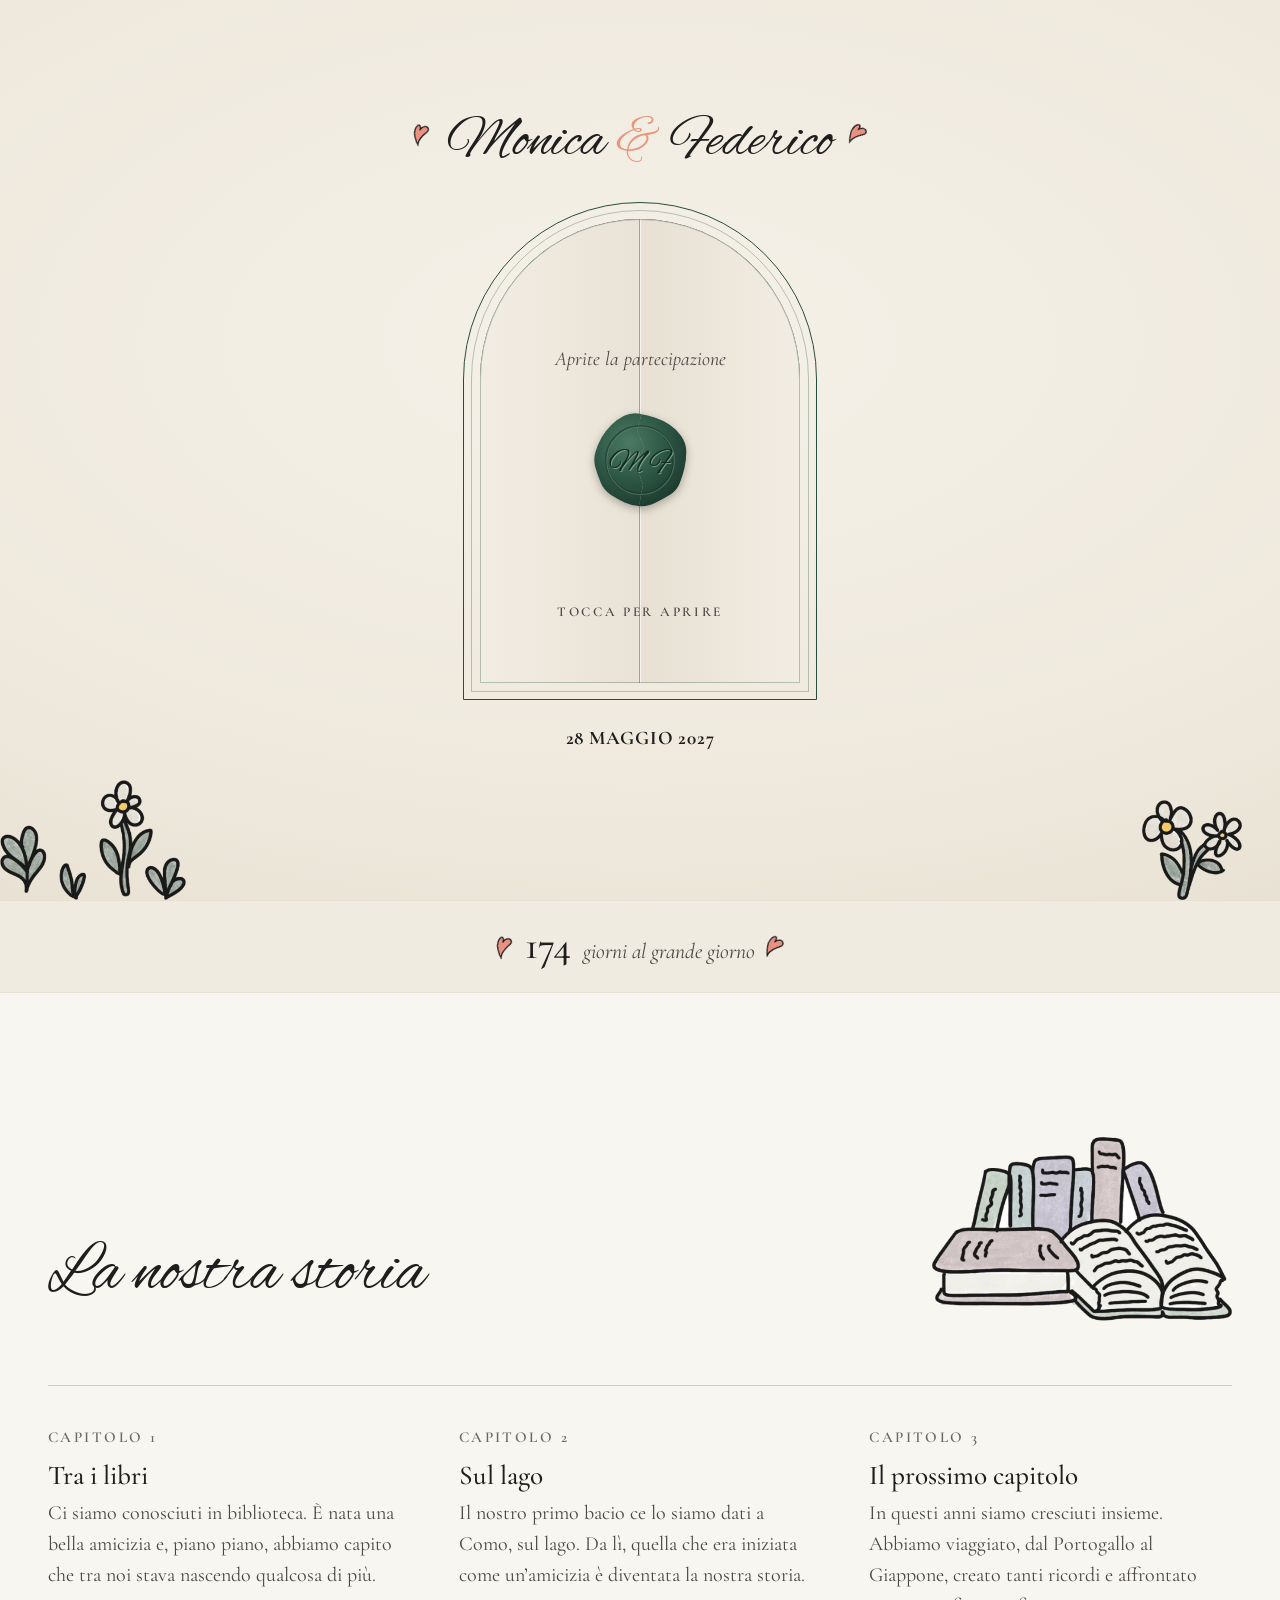
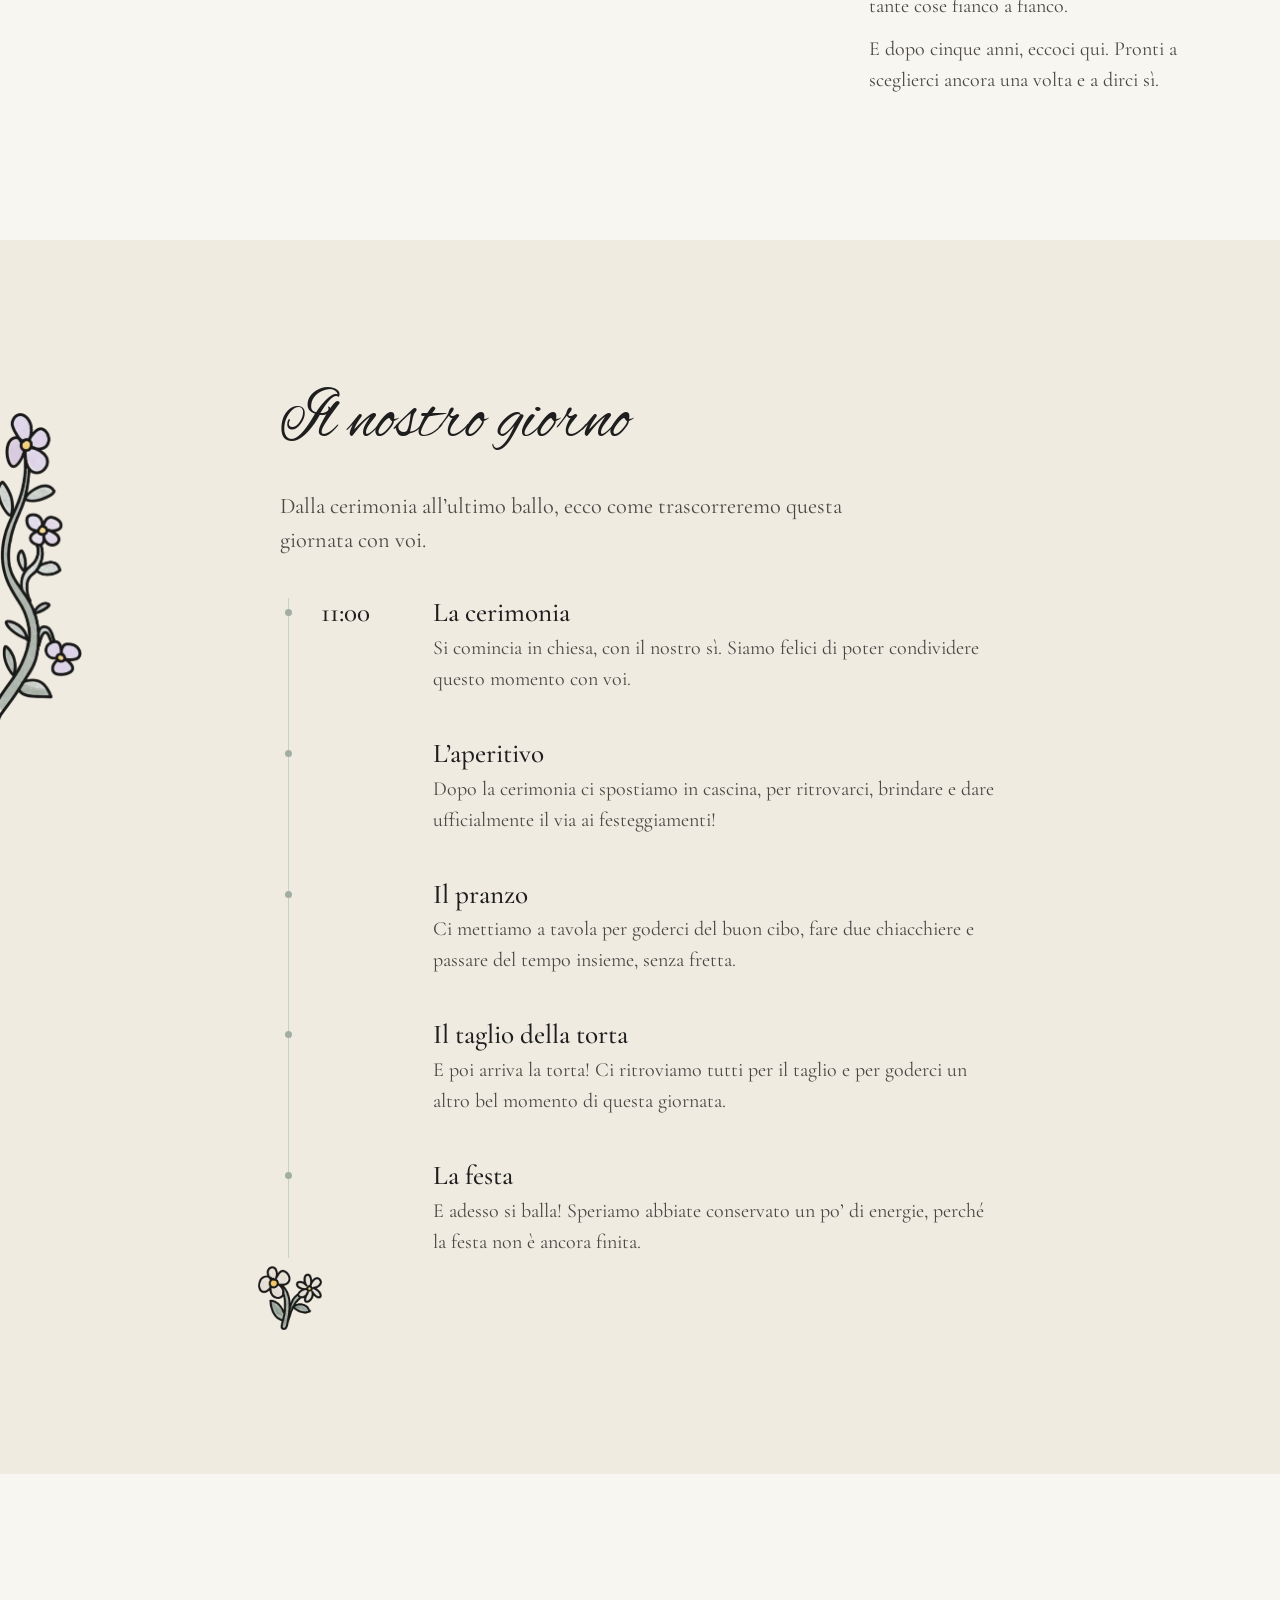
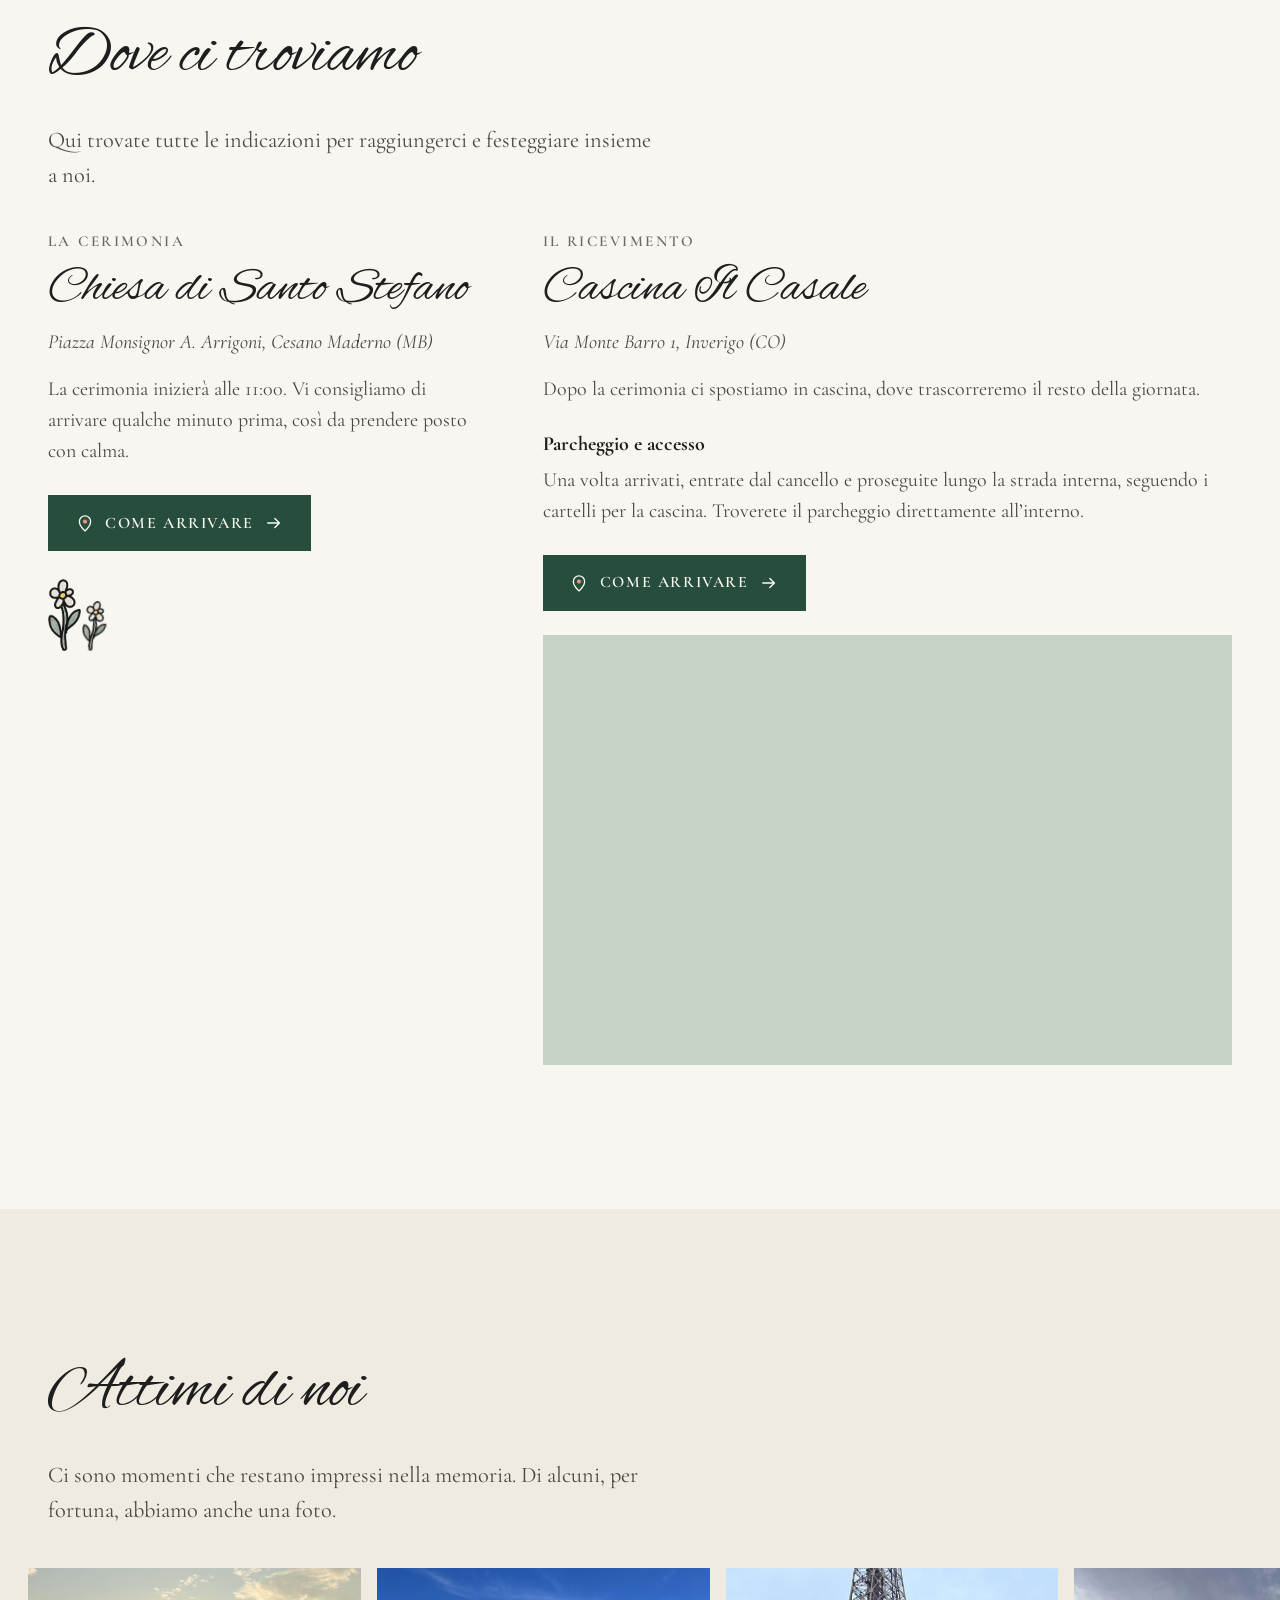
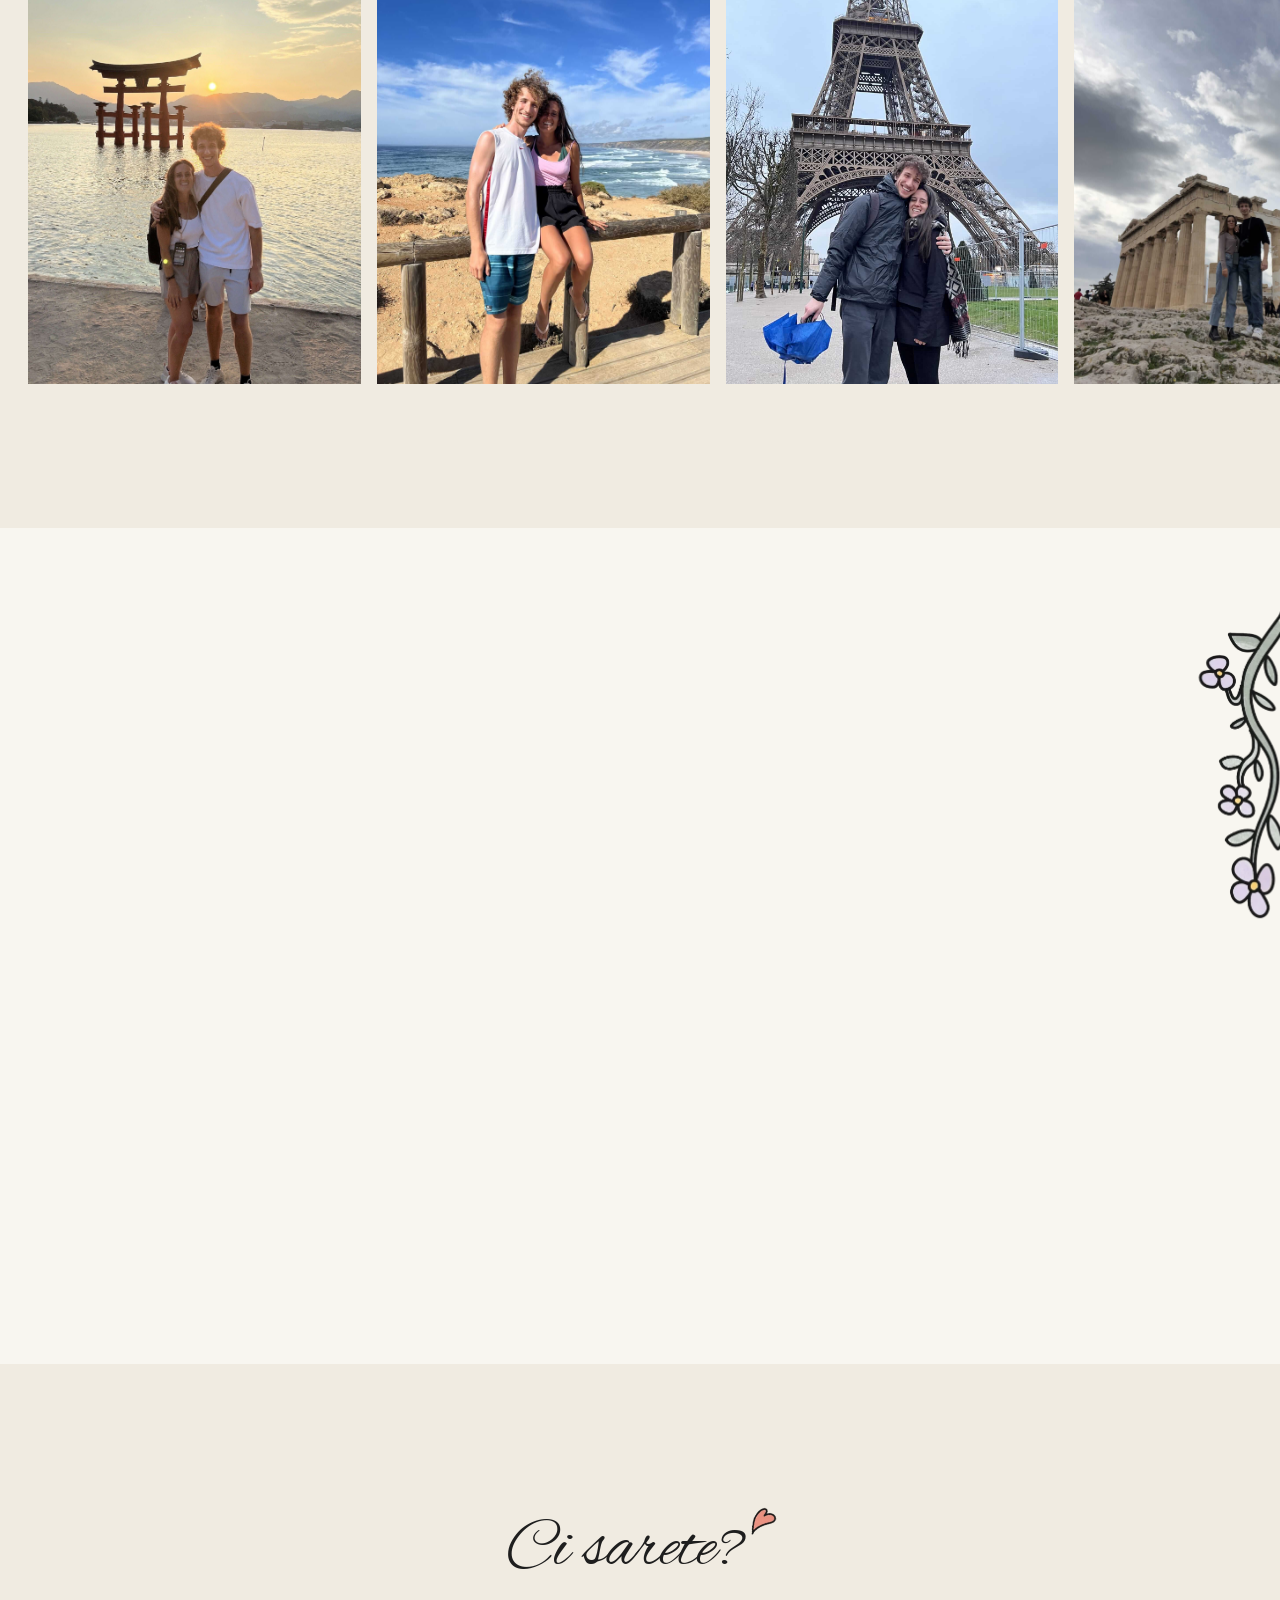
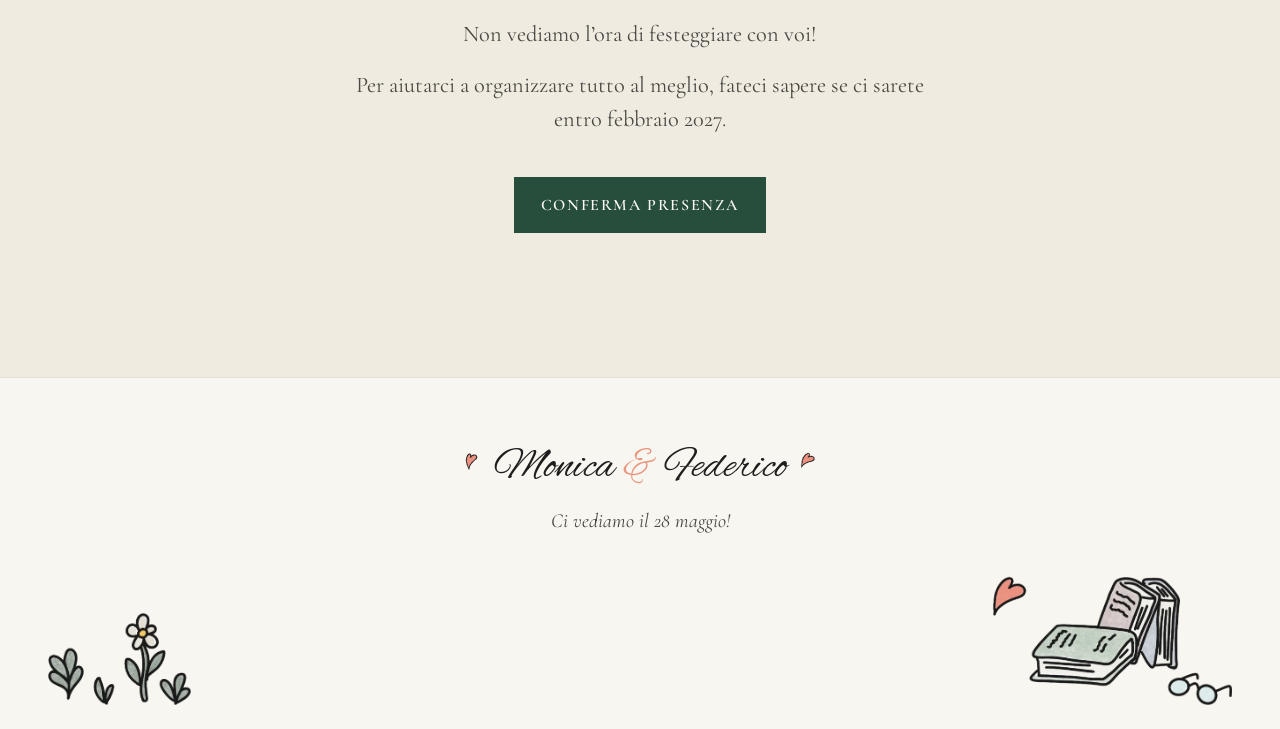
==== commit 242bb827: "Pulsanti "Come arrivare" animati, chiesa come "Chiesa di Santo Stefano" I due link "Come arrivare" d" ====
--- a/index.html
+++ b/index.html
@@ -206,11 +206,11 @@
       <div class="places">
         <article class="place reveal">
           <h3 class="place__title">La cerimonia</h3>
-          <p class="place__name">Chiesa di Santo Stefano Protomartire</p>
+          <p class="place__name">Chiesa di Santo Stefano</p>
           <p class="place__where">Piazza Monsignor A. Arrigoni, Cesano Maderno (MB)</p>
           <p>La cerimonia inizierà alle 11:00. Vi consigliamo di arrivare qualche minuto prima, così da prendere posto con calma.</p>
           <!-- Coordinate della chiesa parrocchiale attuale (Wikidata Q30045319), non della Chiesa Vecchia sconsacrata sulla stessa piazza -->
-          <a class="link" href="https://www.google.com/maps/dir/?api=1&amp;destination=45.627421%2C9.145887" target="_blank" rel="noopener">Come arrivare</a>
+          <a class="btn btn--route" href="https://www.google.com/maps/dir/?api=1&amp;destination=45.627421%2C9.145887" target="_blank" rel="noopener"><svg class="btn__pin" viewBox="0 0 24 24" aria-hidden="true"><path d="M12 21.5s-6.75-5.9-6.75-11.25a6.75 6.75 0 0 1 13.5 0C18.75 15.6 12 21.5 12 21.5z"/><circle cx="12" cy="10.25" r="2.5"/></svg><span>Come arrivare</span><svg class="btn__arrow" viewBox="0 0 24 24" aria-hidden="true"><path d="M4.5 12h14M13 6.5l5.5 5.5-5.5 5.5"/></svg></a>
           <div class="place__flowers" aria-hidden="true">
             <img src="assets/img/disegni/margherita.webp" alt="" width="95" height="205" loading="lazy">
             <img src="assets/img/disegni/margherita.webp" alt="" width="95" height="205" loading="lazy">
@@ -223,7 +223,7 @@
           <p>Dopo la cerimonia ci spostiamo in cascina, dove trascorreremo il resto della giornata.</p>
           <h4 class="place__subtitle">Parcheggio e accesso</h4>
           <p>Una volta arrivati, entrate dal cancello e proseguite lungo la strada interna, seguendo i cartelli per la cascina. Troverete il parcheggio direttamente all’interno.</p>
-          <a class="link" href="https://www.google.com/maps/dir/?api=1&amp;destination=Via+Monte+Barro+1%2C+Inverigo+CO" target="_blank" rel="noopener">Come arrivare</a>
+          <a class="btn btn--route" href="https://www.google.com/maps/dir/?api=1&amp;destination=Via+Monte+Barro+1%2C+Inverigo+CO" target="_blank" rel="noopener"><svg class="btn__pin" viewBox="0 0 24 24" aria-hidden="true"><path d="M12 21.5s-6.75-5.9-6.75-11.25a6.75 6.75 0 0 1 13.5 0C18.75 15.6 12 21.5 12 21.5z"/><circle cx="12" cy="10.25" r="2.5"/></svg><span>Come arrivare</span><svg class="btn__arrow" viewBox="0 0 24 24" aria-hidden="true"><path d="M4.5 12h14M13 6.5l5.5 5.5-5.5 5.5"/></svg></a>
           <div class="map">
             <iframe title="Mappa di Cascina Il Casale, Via Monte Barro 1, Inverigo" src="https://www.google.com/maps?q=Via+Monte+Barro+1,+Inverigo+CO&amp;z=15&amp;output=embed" loading="lazy" referrerpolicy="no-referrer-when-downgrade" allowfullscreen></iframe>
           </div>
--- a/css/styles.css
+++ b/css/styles.css
@@ -1,25 +1,27 @@
 /* Monica & Federico, 28 maggio 2027
    Tema unico chiaro, ripreso dalla partecipazione stampata (Canva "Partecipazione Monica e Federico"):
-   nomi e luoghi in corsivo, date in maiuscoletto grassetto, monogramma "M F" in verde.
-   Un solo accento: verde sottobosco.
+   nomi e luoghi in corsivo, date in maiuscoletto grassetto.
+   Testi solo nel nero e nei grigi del tratto dei disegni, mai in verde; la "&" nel corallo dei cuori.
+   Il verde sottobosco resta per superfici, pulsanti, cornici e ceralacca.
+   Fondi nel crema dei petali, linee e punti nella salvia grigia dei vestiti e degli steli.
    Forme: tutto a spigolo vivo, unica eccezione l'arco della foto hero. */
 
 :root {
   color-scheme: light;
-  /* Palette del matrimonio: muschio pastello #A8C0A0, sottobosco scuro #274D3D */
-  --bg: #f6f7f2;
-  --bg-tint: #ebefe6;          /* bg + 14% di muschio */
-  --ink: #1e2a21;
-  --ink-2: #48554a;
-  --muted: #74836f;
-  --line: #e5ebe0;             /* bg + 22% di muschio */
-  --accent: #274D3D;           /* primario: pulsanti, numeri grandi, dettagli */
+  /* Palette presa dai disegni della partecipazione, piu' il sottobosco scuro #274D3D per le superfici */
+  --bg: #f8f6f0;               /* carta: bianco caldo */
+  --bg-tint: #f0ebe1;          /* crema dei petali, schiarito */
+  /* Testi: il nero del tratto dei disegni e due grigi caldi neutri, senza verde */
+  --ink: #1e1e1e;
+  --ink-2: #4a4744;
+  --muted: #6c6762;
+  --heart: #ea967e;            /* corallo dei cuori disegnati: solo la "&" dei nomi */
+  --line: #e6e0d4;             /* crema un tono sotto il fondo */
+  --accent: #274D3D;           /* superfici: pulsanti, cornici, ceralacca. Mai per i testi */
   --accent-hover: #33604d;
-  --accent-deep: #274D3D;      /* allineato al primario: contrasto AA gia' garantito anche sui testi piccoli */
-  --wedding: #A8C0A0;          /* muschio pastello: punti, linee, bordo RSVP */
-  --wedding-soft: #cfdcc9;     /* superfici segnaposto e biglietto regali */
-  --accent-soft: #dbe4d5;
-  --on-accent: #f6f7f2;
+  --wedding: #a2aea2;          /* salvia degli steli: punti, sottolineature, bordo RSVP */
+  --wedding-soft: #c6d2c6;     /* salvia dei vestiti e dei libri: linee, segnaposto, biglietto regali */
+  --on-accent: #fbfaf5;        /* carta del biglietto: bianco caldo, non verdino */
 
   --script: "Alex Brush", "Snell Roundhand", "Brush Script MT", cursive;
   --serif: "Cormorant Garamond", "Iowan Old Style", Georgia, serif;
@@ -67,7 +69,7 @@
 
 .eyebrow {
   font-size: .95rem; letter-spacing: .18em; text-transform: uppercase;
-  color: var(--accent-deep); font-weight: 600; margin-bottom: 1.25rem;
+  color: var(--ink); font-weight: 600; margin-bottom: 1.25rem;
 }
 
 .h2 {
@@ -80,11 +82,11 @@
 .lead:has(+ .lead) { margin-bottom: 1rem; }
 
 .link {
-  color: var(--accent-deep); text-decoration: none;
+  color: var(--ink); text-decoration: none;
   border-bottom: 1px solid var(--wedding);
   transition: border-color .3s var(--ease);
 }
-.link:hover { border-color: var(--accent); }
+.link:hover { border-color: var(--ink); }
 
 /* Bottoni */
 .btn {
@@ -99,9 +101,53 @@
 .btn:hover { background: var(--accent-hover); border-color: var(--accent-hover); }
 .btn:active { transform: translateY(1px); }
 .btn:focus-visible { outline: 2px solid var(--accent); outline-offset: 3px; }
-.btn--ghost { background: transparent; color: var(--accent); }
+.btn--ghost { background: transparent; color: var(--ink); border-color: var(--ink); }
 .btn--ghost:hover { background: var(--accent); color: var(--on-accent); }
 .btn--small { padding: .55rem 1rem; font-size: .9rem; }
+
+/* "Come arrivare": pulsante pieno con lo spillo della mappa (punto corallo come i cuori) e una freccia.
+   Quando la scheda del luogo compare passa un riflesso e lo spillo fa un saltello; al passaggio del mouse si ripete. */
+.btn--route {
+  gap: .65rem; margin-top: .75rem;
+  position: relative; overflow: hidden; isolation: isolate;
+}
+.btn--route svg {
+  flex: none; width: 1.25em; height: 1.25em;
+  fill: none; stroke: currentColor; stroke-width: 1.6; stroke-linecap: round; stroke-linejoin: round;
+}
+.btn--route .btn__pin circle { fill: var(--heart); stroke: none; }
+.btn--route::before {
+  content: ""; position: absolute; inset: 0; z-index: -1; pointer-events: none;
+  background: linear-gradient(110deg, transparent 30%, rgba(251, 250, 245, .3) 50%, transparent 70%);
+  transform: translateX(-120%);
+}
+@media (prefers-reduced-motion: no-preference) {
+  .btn--route { transition: background .3s var(--ease), transform .35s var(--ease), box-shadow .35s var(--ease); }
+  .btn--route .btn__arrow { transition: transform .35s var(--ease); }
+  .btn--route .btn__pin { transform-origin: 50% 100%; }
+  .place.is-visible .btn--route::before { animation: route-shine 1.3s var(--ease) .7s; }
+  .place.is-visible .btn--route .btn__pin { animation: route-hop .8s var(--ease) .9s; }
+  .place .btn--route:hover, .place .btn--route:focus-visible {
+    transform: translateY(-2px); box-shadow: 0 12px 24px -12px rgba(39, 77, 61, .6);
+  }
+  .place .btn--route:hover::before, .place .btn--route:focus-visible::before { animation: route-shine-again .9s var(--ease); }
+  .place .btn--route:hover .btn__pin, .place .btn--route:focus-visible .btn__pin { animation: route-hop-again .7s var(--ease); }
+  .btn--route:hover .btn__arrow, .btn--route:focus-visible .btn__arrow { transform: translateX(4px); }
+}
+@keyframes route-shine { to { transform: translateX(120%); } }
+@keyframes route-shine-again { from { transform: translateX(-120%); } to { transform: translateX(120%); } }
+@keyframes route-hop {
+  0%, 100% { transform: none; }
+  35% { transform: translateY(-5px) scaleY(1.05); }
+  60% { transform: translateY(0) scale(1.08, .92); }
+  80% { transform: translateY(-1.5px); }
+}
+@keyframes route-hop-again {
+  0%, 100% { transform: none; }
+  35% { transform: translateY(-5px) scaleY(1.05); }
+  60% { transform: translateY(0) scale(1.08, .92); }
+  80% { transform: translateY(-1.5px); }
+}
 
 /* Navigazione */
 .nav-sentinel { position: absolute; top: 0; height: 1px; width: 1px; }
@@ -116,10 +162,10 @@
   transition: border-color .4s var(--ease);
 }
 .nav.is-scrolled { border-bottom-color: var(--line); }
-/* Monogramma come sul retro della partecipazione: "M F" in verde */
+/* Monogramma come sul retro della partecipazione: "M F" nel nero del tratto */
 .nav__brand {
   font-family: var(--script); font-size: 2.6rem; line-height: 1;
-  color: var(--accent); text-decoration: none; padding-top: .15em;
+  color: var(--ink); text-decoration: none; padding-top: .15em;
   word-spacing: .25em; white-space: nowrap;
 }
 .nav__menu { display: flex; align-items: center; gap: 2rem; }
@@ -127,7 +173,7 @@
   text-decoration: none; font-size: 1.15rem; font-weight: 500; color: var(--ink-2);
   transition: color .3s var(--ease);
 }
-.nav__menu a:not(.btn):hover { color: var(--accent); }
+.nav__menu a:not(.btn):hover { color: var(--ink); }
 .nav__toggle {
   display: none; width: 44px; height: 44px; padding: 0;
   background: none; border: 0; cursor: pointer; flex-direction: column;
@@ -187,7 +233,7 @@
   line-height: 1.1; padding-bottom: .12em;
   margin-bottom: .5rem;
 }
-.hero__title em { font-style: normal; color: var(--accent); }
+.hero__title em { font-style: normal; color: var(--heart); }
 /* Data come nella partecipazione: maiuscolo, grassetto, senza spaziatura larga */
 .hero__date {
   font-weight: 700; text-transform: uppercase;
@@ -243,7 +289,7 @@
   border-top: 1px solid var(--line); border-bottom: 1px solid var(--line);
   font-family: var(--serif);
 }
-.countdown__n { font-size: 2.5rem; font-weight: 500; color: var(--accent); line-height: 1; }
+.countdown__n { font-size: 2.5rem; font-weight: 500; color: var(--ink); line-height: 1; }
 .countdown__label { font-size: 1.35rem; font-style: italic; color: var(--ink-2); }
 .countdown__heart { align-self: center; height: 1.35rem; width: auto; transform: rotate(-12deg); }
 .countdown__heart--r { transform: rotate(10deg); }
@@ -309,7 +355,7 @@
   width: 7px; height: 7px; background: var(--wedding); border-radius: 50%;
 }
 .timeline__item:last-child { padding-bottom: 0; }
-.timeline__time { font-family: var(--serif); font-size: 1.7rem; font-weight: 500; color: var(--accent); line-height: 1.1; }
+.timeline__time { font-family: var(--serif); font-size: 1.7rem; font-weight: 500; color: var(--ink); line-height: 1.1; }
 .timeline__time--soft { font-size: 1.3rem; font-style: italic; padding-top: .3rem; }
 .timeline__title { font-size: 1.7rem; margin-bottom: .3rem; }
 .timeline__item p { color: var(--ink-2); margin: 0; }
@@ -402,7 +448,7 @@
   border-top: 1px solid var(--accent); padding-top: 2rem;
   max-width: 34rem; margin-inline: auto;
 }
-.iban__label { font-size: .95rem; letter-spacing: .14em; text-transform: uppercase; color: var(--accent); }
+.iban__label { font-size: .95rem; letter-spacing: .14em; text-transform: uppercase; color: var(--ink-2); }
 .iban__value {
   font-family: var(--serif); font-size: clamp(1.35rem, 2.6vw, 1.85rem); font-weight: 500;
   letter-spacing: .06em; overflow-wrap: anywhere;
@@ -442,13 +488,13 @@
 .radio input { width: auto; accent-color: var(--accent); }
 .field--hp { position: absolute; left: -9999px; }
 .form__status { margin: 0; color: var(--ink-2); min-height: 1.5em; }
-.form__status.is-ok { color: var(--accent-deep); }
+.form__status.is-ok { color: var(--ink); }
 .form__status.is-err { color: #8a2b2b; }
 
 /* Footer */
 .footer { border-top: 1px solid var(--line); padding-block: 4rem; text-align: center; color: var(--ink-2); }
 .footer__names { font-family: var(--script); font-size: 2.75rem; line-height: 1.2; color: var(--ink); margin-bottom: .25rem; }
-.footer__names em { color: var(--accent); font-style: normal; }
+.footer__names em { color: var(--heart); font-style: normal; }
 /* Due cuori ai lati dei nomi, come ai lati del monogramma sul retro della partecipazione */
 .footer__names .doodle-heart { height: .36em; vertical-align: .15em; margin-left: .35em; }
 .footer__names .doodle-heart--l { margin: 0 .35em 0 0; }
@@ -478,12 +524,12 @@
    le due ante dell'arco si aprono sulla fodera, sale il biglietto e si entra nel sito.
    La classe has-intro su <html> la mette lo script inline nell'head; la logica e' in js/main.js. */
 .intro {
-  --env: #e6ece0;              /* carta della busta: muschio chiarissimo */
+  --env: #eee8dc;              /* carta della busta: crema dei petali */
   --env-line: rgba(39, 77, 61, .3);
   position: fixed; inset: 0; z-index: 200;
   display: none; align-items: center; justify-content: center;
   overflow: hidden; cursor: pointer;
-  background: radial-gradient(120% 90% at 50% 38%, #eef2e9 0%, var(--env) 62%, #d8e1d0 100%);
+  background: radial-gradient(120% 90% at 50% 38%, #f5f1e8 0%, var(--env) 62%, #e2dacb 100%);
   -webkit-tap-highlight-color: transparent;
 }
 .has-intro .intro, .intro.is-leaving { display: flex; }
@@ -503,7 +549,7 @@
   margin: 0; font-family: var(--script); color: var(--ink);
   font-size: clamp(2.5rem, 10vw, 3.6rem); line-height: 1.1; padding-bottom: .08em;
 }
-.intro__names em { font-style: normal; color: var(--accent); }
+.intro__names em { font-style: normal; color: var(--heart); }
 .intro__names .doodle-heart { height: .36em; vertical-align: .15em; margin-left: .3em; }
 .intro__names .doodle-heart--l { margin: 0 .3em 0 0; }
 .intro__date {
@@ -540,15 +586,15 @@
   border: 1px solid var(--env-line); border-radius: inherit;
 }
 
-/* Fodera: verde sottobosco con trattini di muschio e puntini lilla */
+/* Fodera: verde sottobosco con trattini salvia e puntini lilla del ramo */
 .intro__lining {
   position: absolute; inset: 0;
   background-color: var(--accent);
-  background-image: url("data:image/svg+xml,%3Csvg xmlns='http://www.w3.org/2000/svg' width='34' height='34'%3E%3Cg stroke='%23A8C0A0' stroke-opacity='.5' stroke-width='1.2' stroke-linecap='round'%3E%3Cpath d='M5 9l6-3M22 26l6-3'/%3E%3C/g%3E%3Cg fill='%23c9b8dc' fill-opacity='.7'%3E%3Ccircle cx='25' cy='8' r='1.2'/%3E%3Ccircle cx='8' cy='25' r='1.2'/%3E%3C/g%3E%3C/svg%3E");
+  background-image: url("data:image/svg+xml,%3Csvg xmlns='http://www.w3.org/2000/svg' width='34' height='34'%3E%3Cg stroke='%23a2aea2' stroke-opacity='.5' stroke-width='1.2' stroke-linecap='round'%3E%3Cpath d='M5 9l6-3M22 26l6-3'/%3E%3C/g%3E%3Cg fill='%23ded2ea' fill-opacity='.7'%3E%3Ccircle cx='25' cy='8' r='1.2'/%3E%3Ccircle cx='8' cy='25' r='1.2'/%3E%3C/g%3E%3C/svg%3E");
   box-shadow: inset 0 12px 26px rgba(0, 0, 0, .35);
 }
 
-/* Biglietto: il retro della partecipazione, monogramma verde tra due cuori */
+/* Biglietto: il retro della partecipazione, monogramma tra due cuori */
 .intro__card {
   position: absolute; left: 11%; right: 11%; top: 14%; height: 57%;
   display: flex; flex-direction: column; align-items: center; justify-content: center;
@@ -564,12 +610,12 @@
 }
 .intro__eyebrow {
   font-size: calc(var(--w) * .042); font-weight: 600; letter-spacing: .18em; text-transform: uppercase;
-  color: var(--accent);
+  color: var(--ink-2);
 }
 .intro__mono {
   display: flex; align-items: center; gap: .18em;
   font-family: var(--script); font-size: calc(var(--w) * .2); line-height: 1.15;
-  color: var(--accent); word-spacing: .2em; white-space: nowrap;
+  color: var(--ink); word-spacing: .2em; white-space: nowrap;
   margin: .05em 0 .1em;
 }
 .intro__mono img { height: .3em; width: auto; transform: rotate(-12deg); }
@@ -579,7 +625,7 @@
 /* Tasca: la parte bassa della busta, il biglietto esce da dietro */
 .intro__pocket {
   position: absolute; left: 0; right: 0; bottom: 0; height: 36%;
-  background: linear-gradient(#e9eee4, #dfe6d8);
+  background: linear-gradient(#efe9de, #e6dfd1);
   box-shadow: 0 -1px 0 var(--env-line), 0 -10px 16px -10px rgba(0, 0, 0, .3);
 }
 .intro__pocket img { width: auto; height: 22%; margin: 18% auto 0; transform: rotate(-8deg); }
@@ -591,12 +637,12 @@
 }
 .intro__door--l {
   left: 0; transform-origin: 0 50%;
-  background: linear-gradient(90deg, #ebf0e6 0%, #e3e9dc 100%);
+  background: linear-gradient(90deg, #f2ede3 0%, #e9e2d6 100%);
   box-shadow: inset -1px 0 0 rgba(39, 77, 61, .4);
 }
 .intro__door--r {
   right: 0; transform-origin: 100% 50%;
-  background: linear-gradient(270deg, #ebf0e6 0%, #e1e8da 100%);
+  background: linear-gradient(270deg, #f2ede3 0%, #e7e0d3 100%);
   box-shadow: inset 1px 0 0 rgba(255, 255, 255, .6);
 }
 
@@ -606,7 +652,7 @@
 .intro__invite { top: 27%; font-style: italic; font-size: calc(var(--w) * .062); color: var(--ink-2); }
 .intro__tap {
   bottom: 13%; font-weight: 600; text-transform: uppercase; letter-spacing: .2em;
-  font-size: calc(var(--w) * .042); color: var(--accent);
+  font-size: calc(var(--w) * .042); color: var(--ink-2);
 }
 
 /* Ceralacca: due meta' con la crepa, si separano all'apertura */
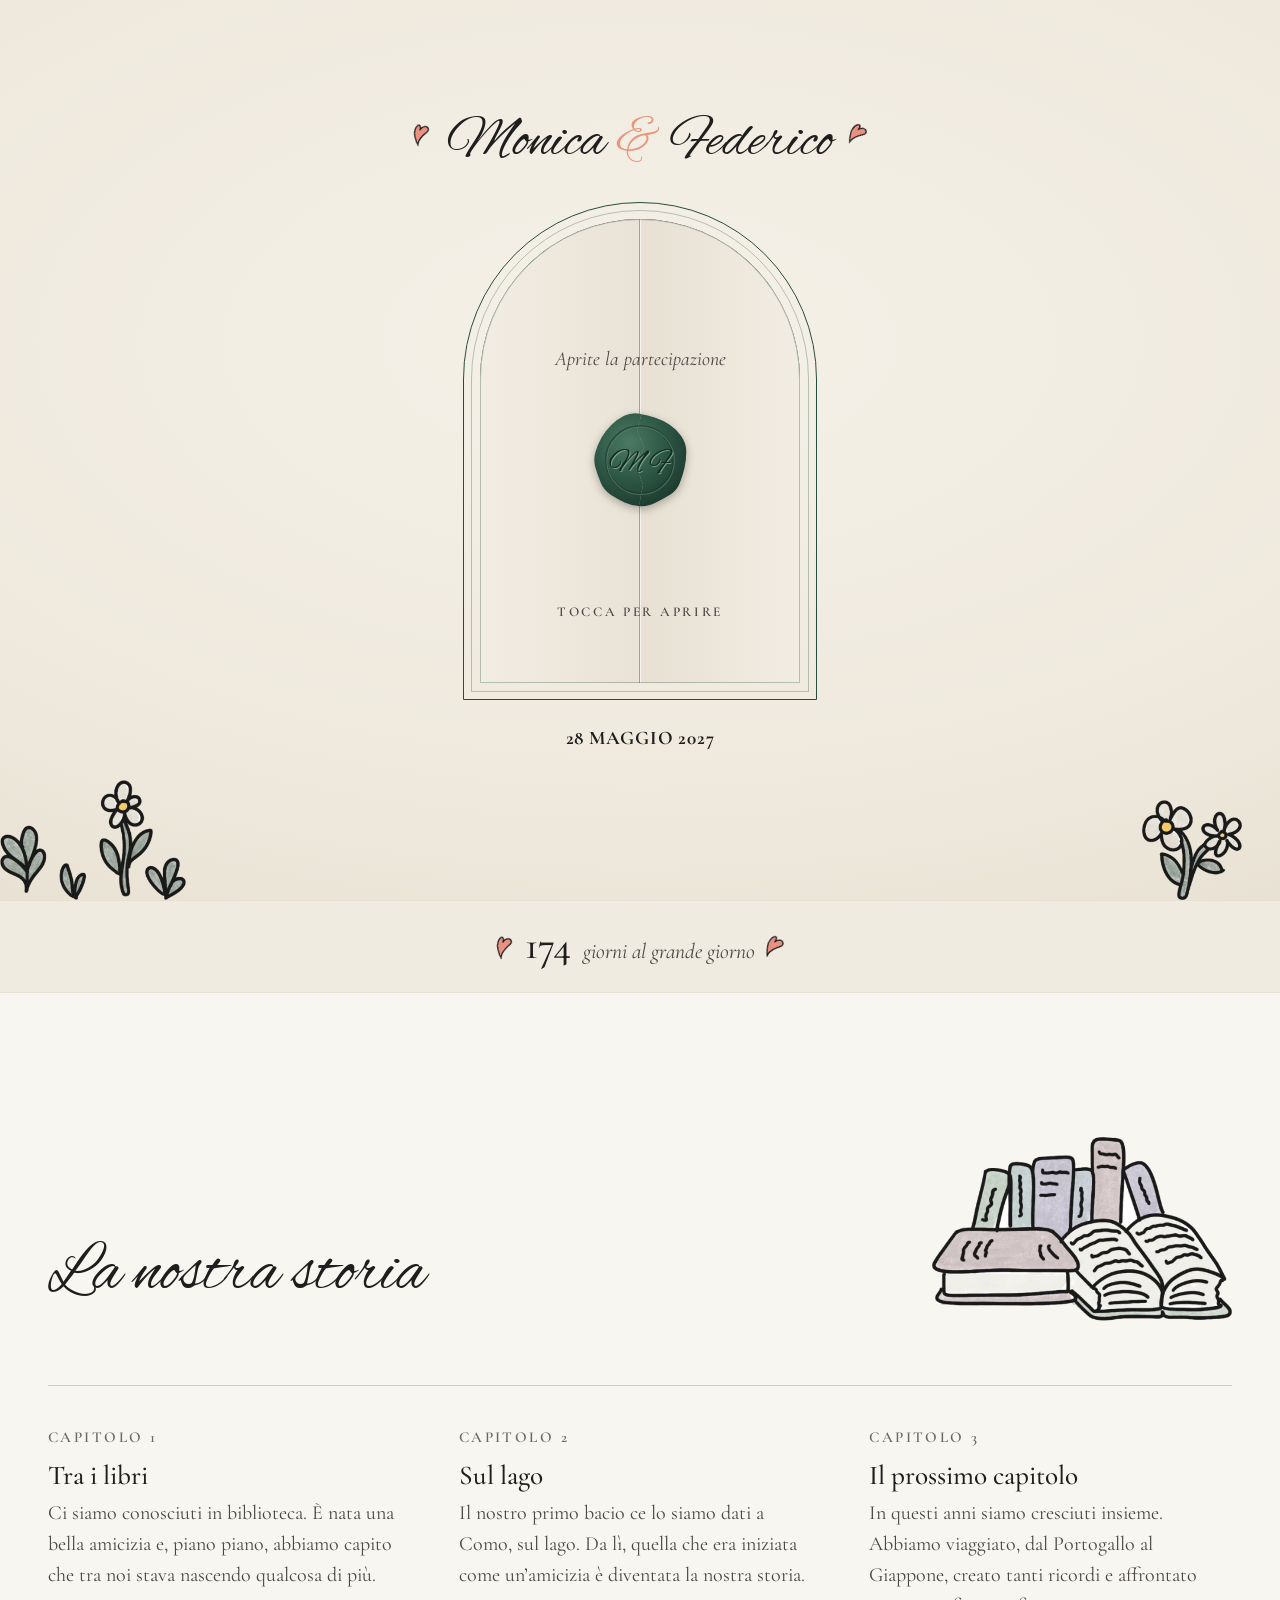
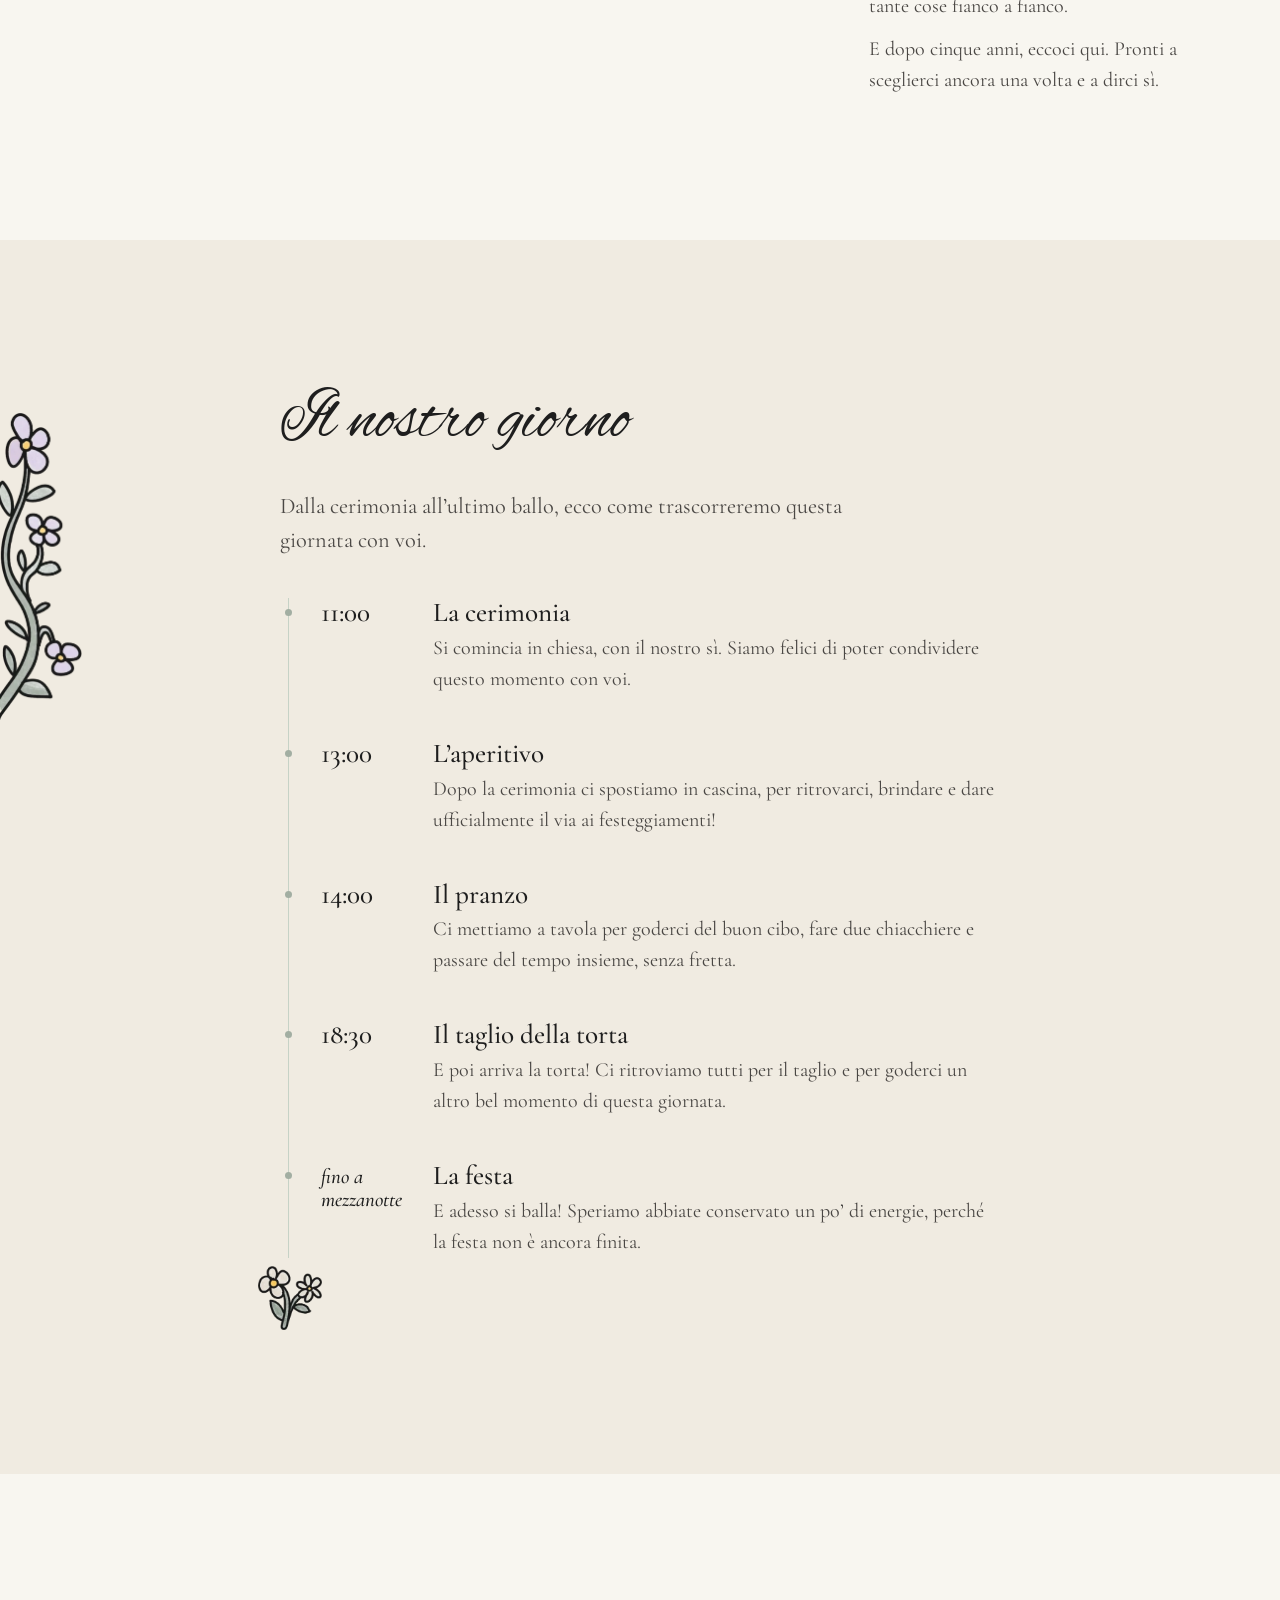
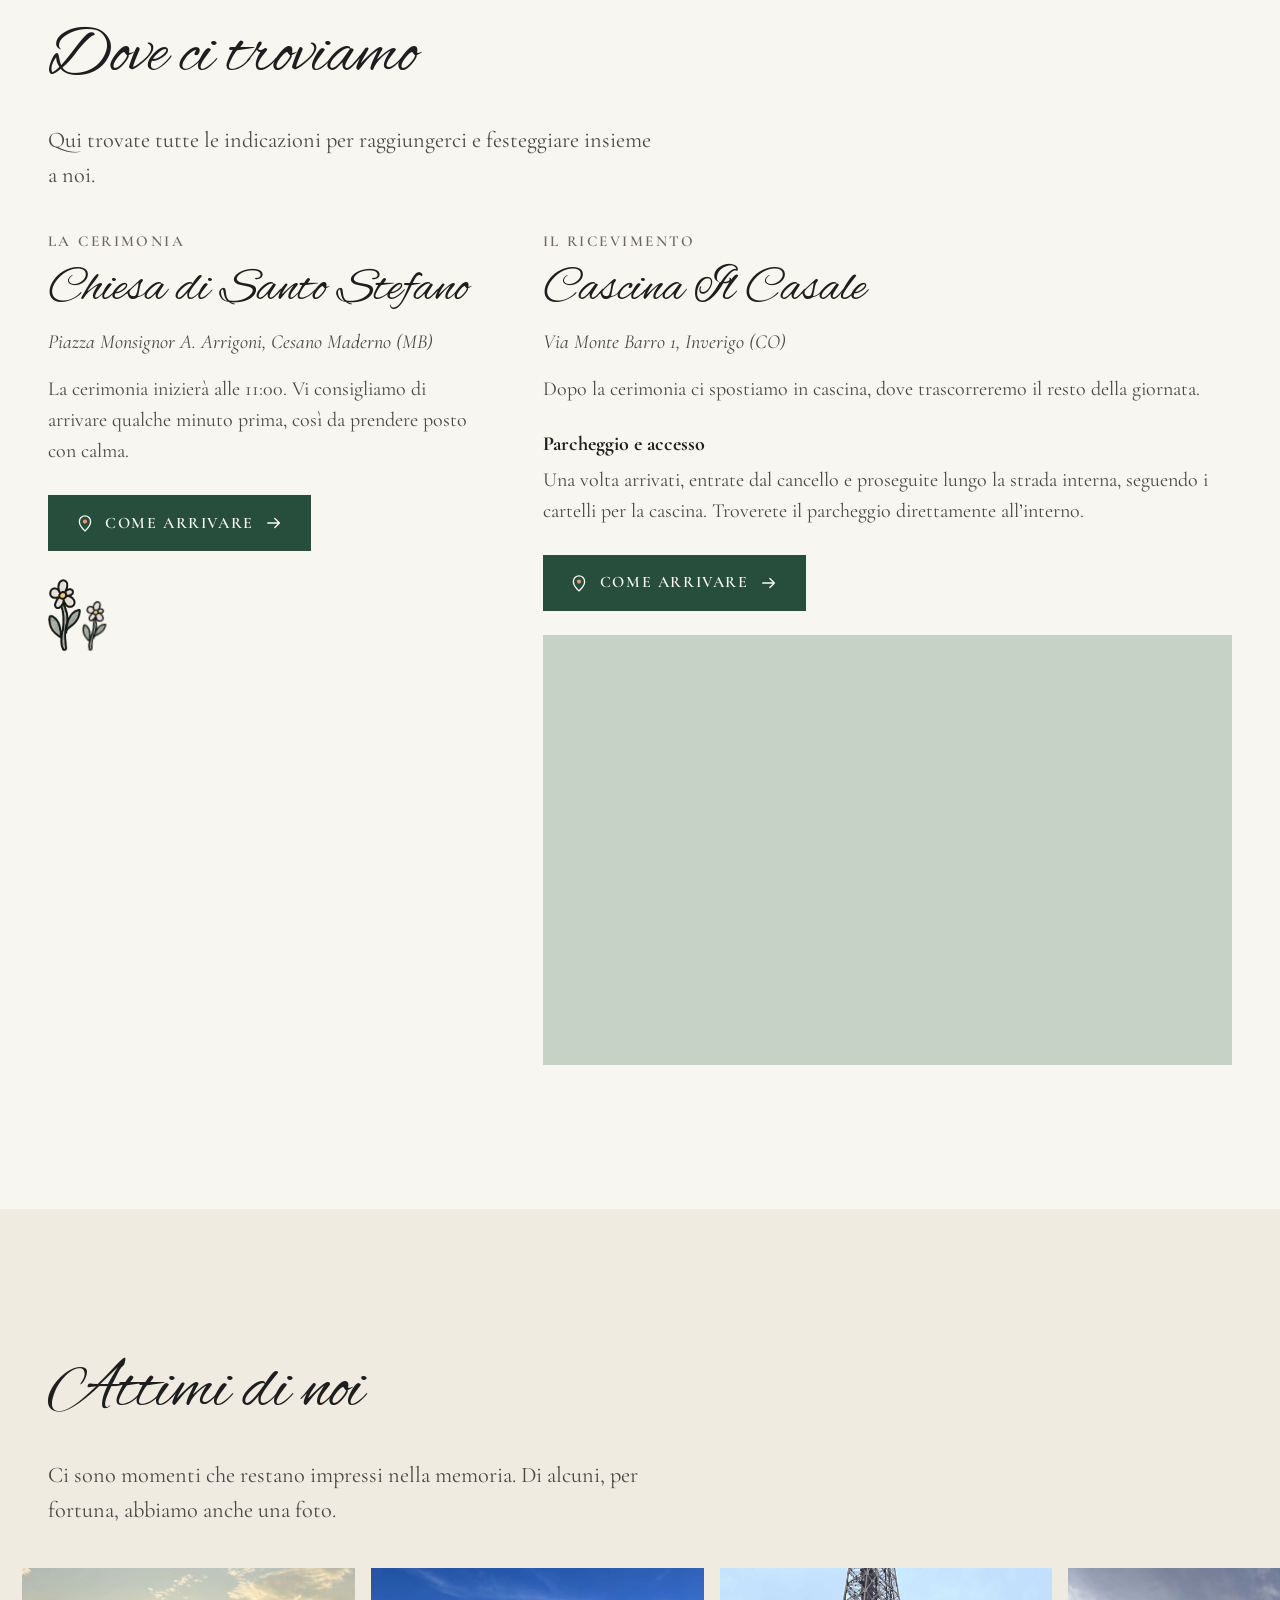
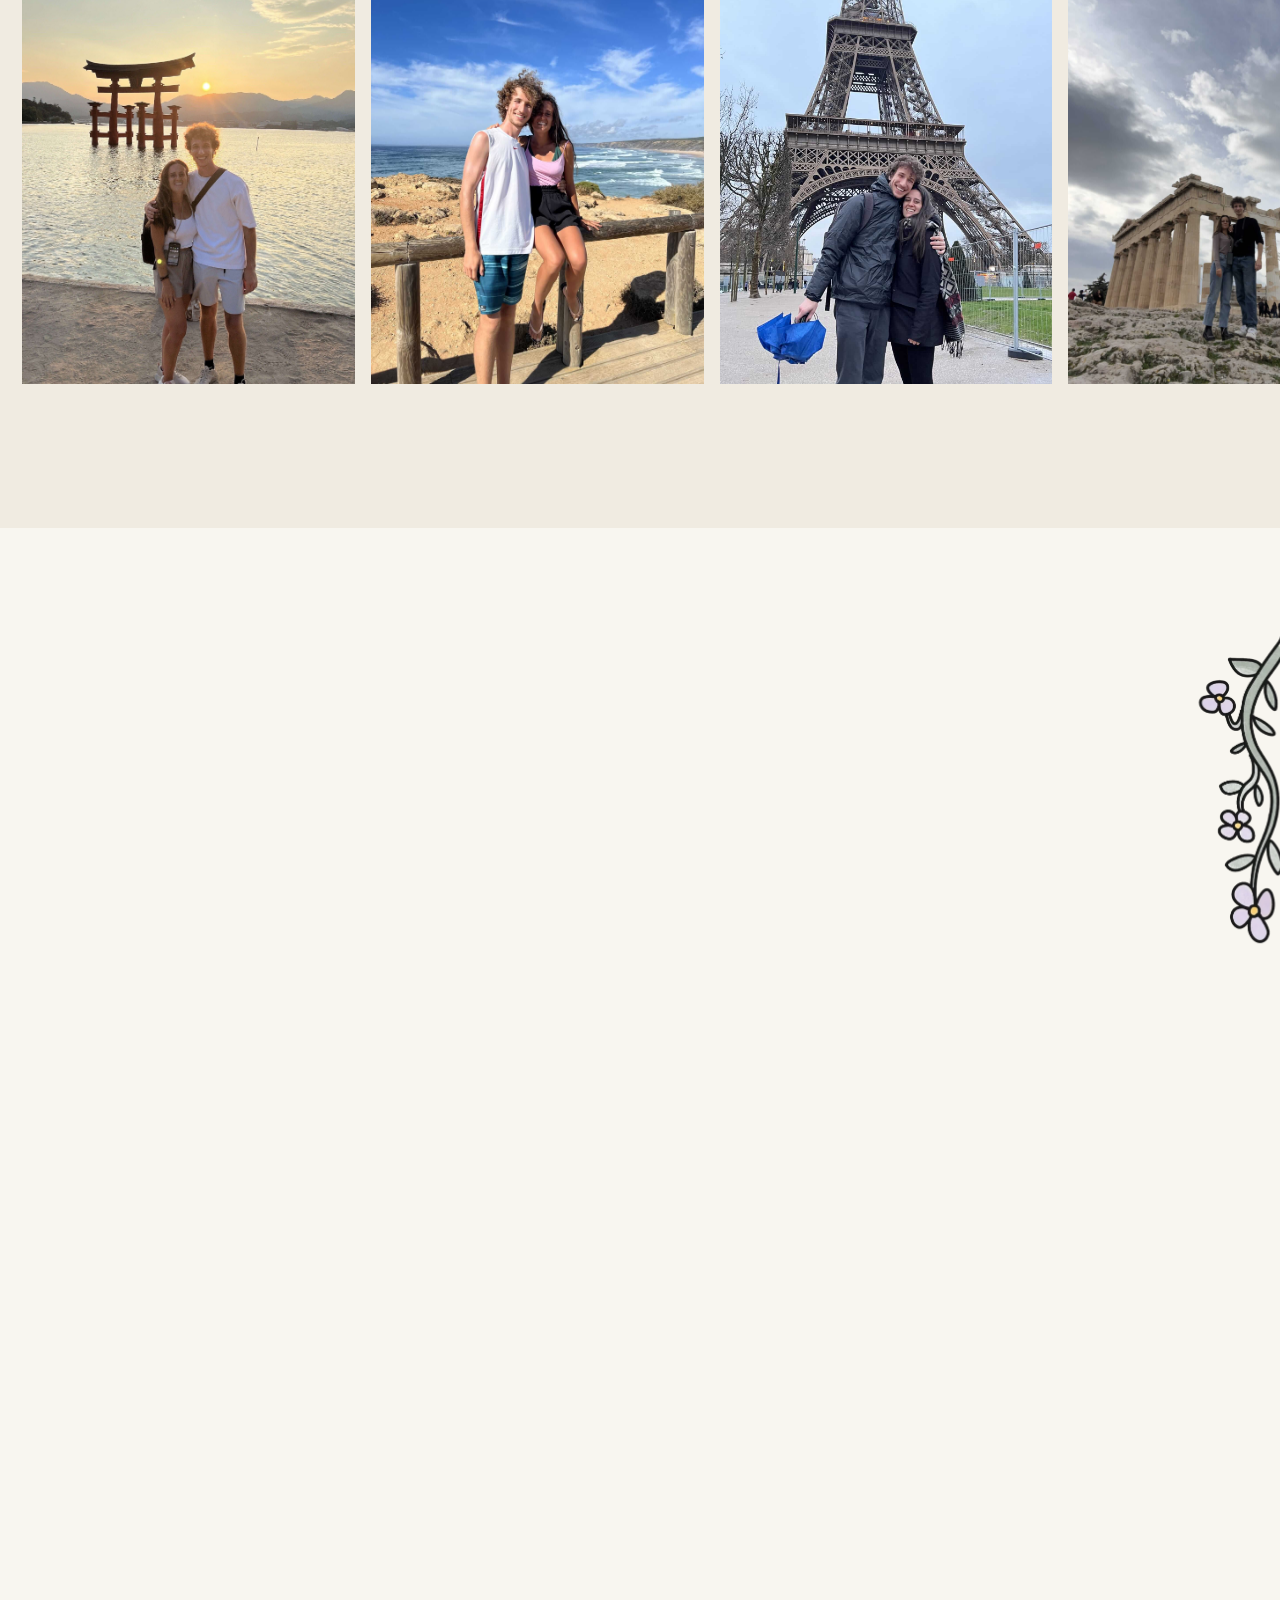
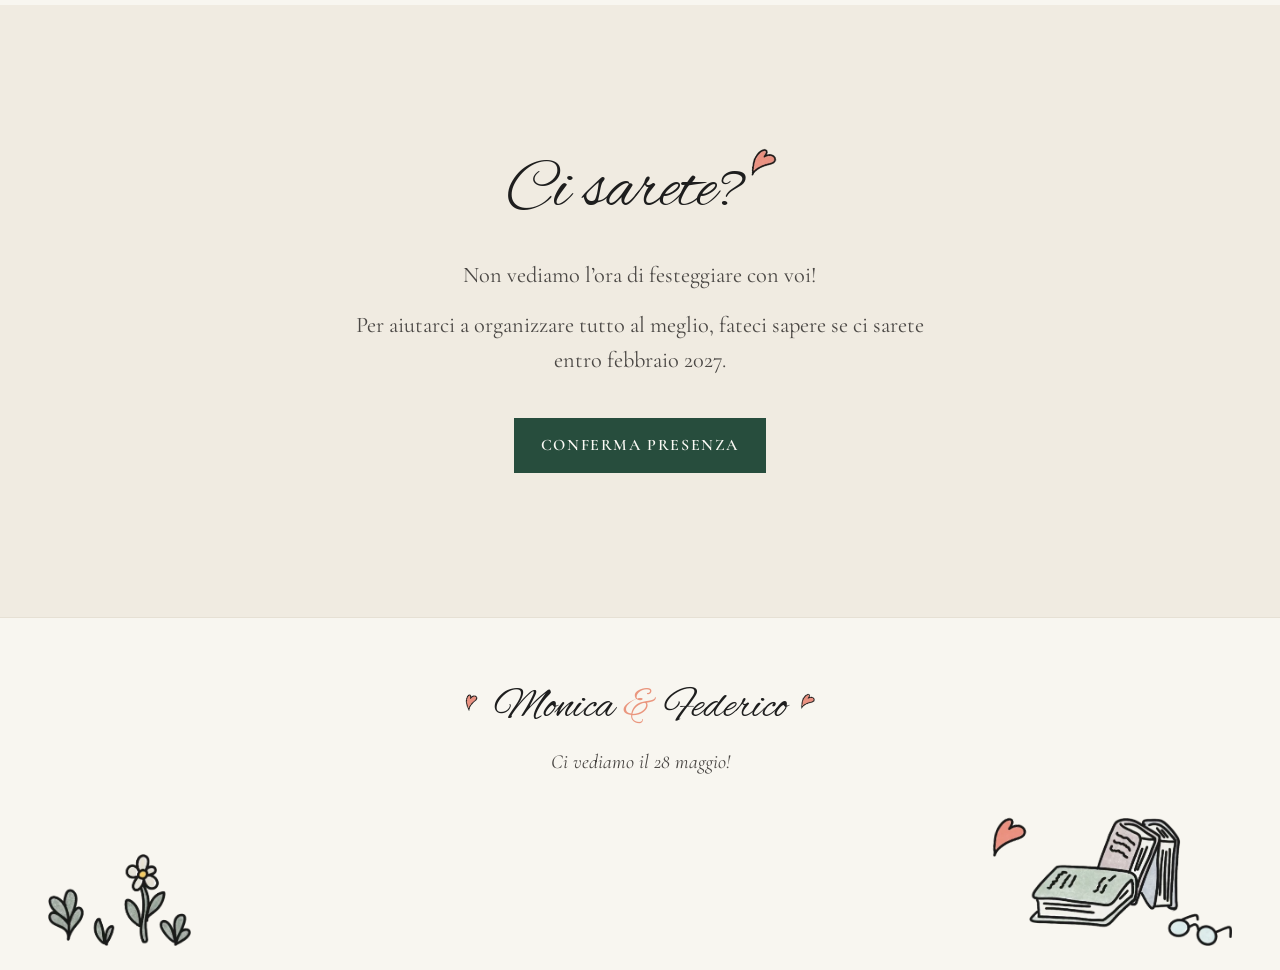
==== commit 2c20ddcf: "Orari del programma e IBAN per i regali Aperitivo 13:00, pranzo 14:00, torta 18:30, festa fino a mez" ====
--- a/index.html
+++ b/index.html
@@ -156,7 +156,6 @@
     <div class="wrap wrap--narrow">
       <h2 class="h2 reveal">Il nostro giorno</h2>
       <p class="lead reveal">Dalla cerimonia all’ultimo ballo, ecco come trascorreremo questa giornata con voi.</p>
-      <!-- Solo la cerimonia ha un orario confermato: le altre tappe restano senza orario finche' non e' deciso. -->
       <ol class="timeline">
         <li class="timeline__item reveal">
           <time class="timeline__time" datetime="2027-05-28T11:00">11:00</time>
@@ -166,28 +165,28 @@
           </div>
         </li>
         <li class="timeline__item reveal">
-          <span class="timeline__time" aria-hidden="true"></span>
+          <time class="timeline__time" datetime="2027-05-28T13:00">13:00</time>
           <div>
             <h3 class="timeline__title">L’aperitivo</h3>
             <p>Dopo la cerimonia ci spostiamo in cascina, per ritrovarci, brindare e dare ufficialmente il via ai festeggiamenti!</p>
           </div>
         </li>
         <li class="timeline__item reveal">
-          <span class="timeline__time" aria-hidden="true"></span>
+          <time class="timeline__time" datetime="2027-05-28T14:00">14:00</time>
           <div>
             <h3 class="timeline__title">Il pranzo</h3>
             <p>Ci mettiamo a tavola per goderci del buon cibo, fare due chiacchiere e passare del tempo insieme, senza fretta.</p>
           </div>
         </li>
         <li class="timeline__item reveal">
-          <span class="timeline__time" aria-hidden="true"></span>
+          <time class="timeline__time" datetime="2027-05-28T18:30">18:30</time>
           <div>
             <h3 class="timeline__title">Il taglio della torta</h3>
             <p>E poi arriva la torta! Ci ritroviamo tutti per il taglio e per goderci un altro bel momento di questa giornata.</p>
           </div>
         </li>
         <li class="timeline__item reveal">
-          <span class="timeline__time" aria-hidden="true"></span>
+          <time class="timeline__time timeline__time--soft" datetime="2027-05-29T00:00">fino a mezzanotte</time>
           <div>
             <h3 class="timeline__title">La festa</h3>
             <p>E adesso si balla! Speriamo abbiate conservato un po’ di energie, perché la festa non è ancora finita.</p>
--- a/css/styles.css
+++ b/css/styles.css
@@ -452,6 +452,7 @@
 .iban__value {
   font-family: var(--serif); font-size: clamp(1.35rem, 2.6vw, 1.85rem); font-weight: 500;
   letter-spacing: .06em; overflow-wrap: anywhere;
+  font-variant-numeric: lining-nums;   /* cifre tutte alla stessa altezza: l'IBAN si ricopia meglio */
 }
 .iban .btn { margin-top: .25rem; }
 
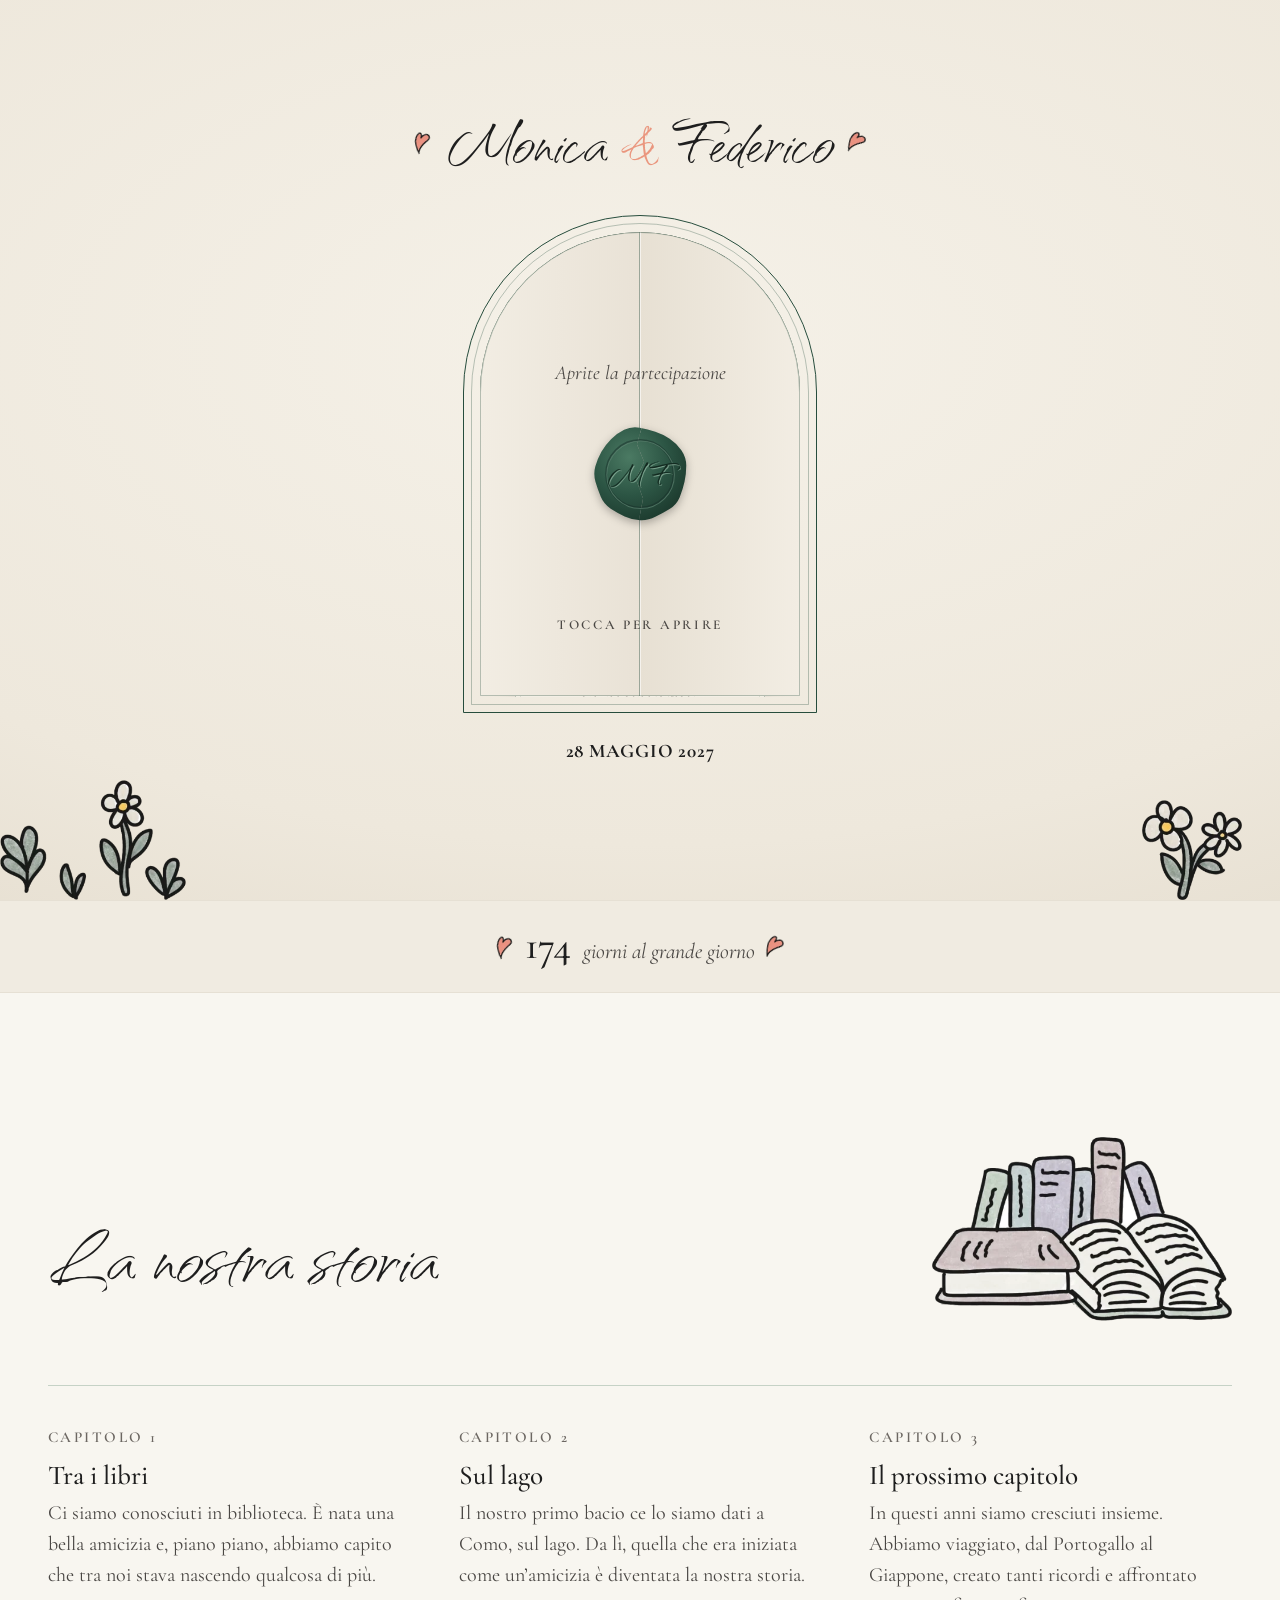
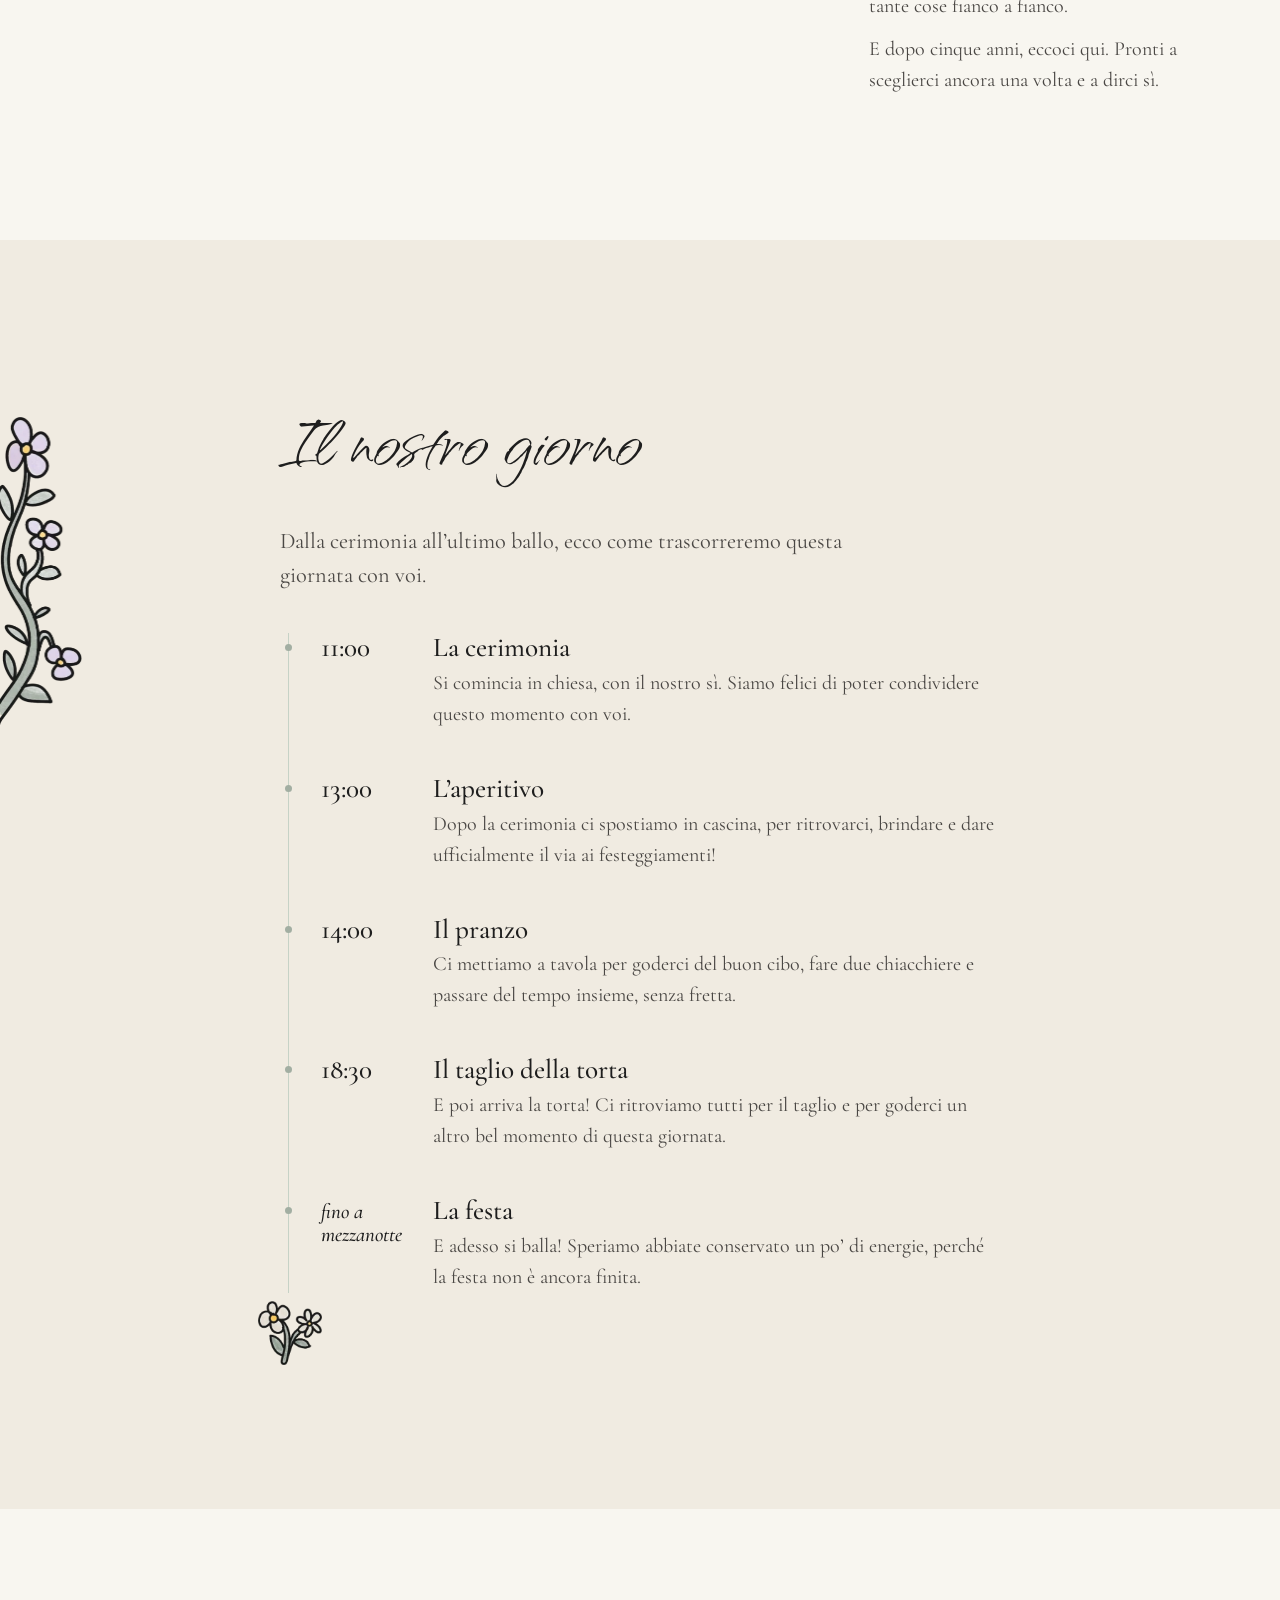
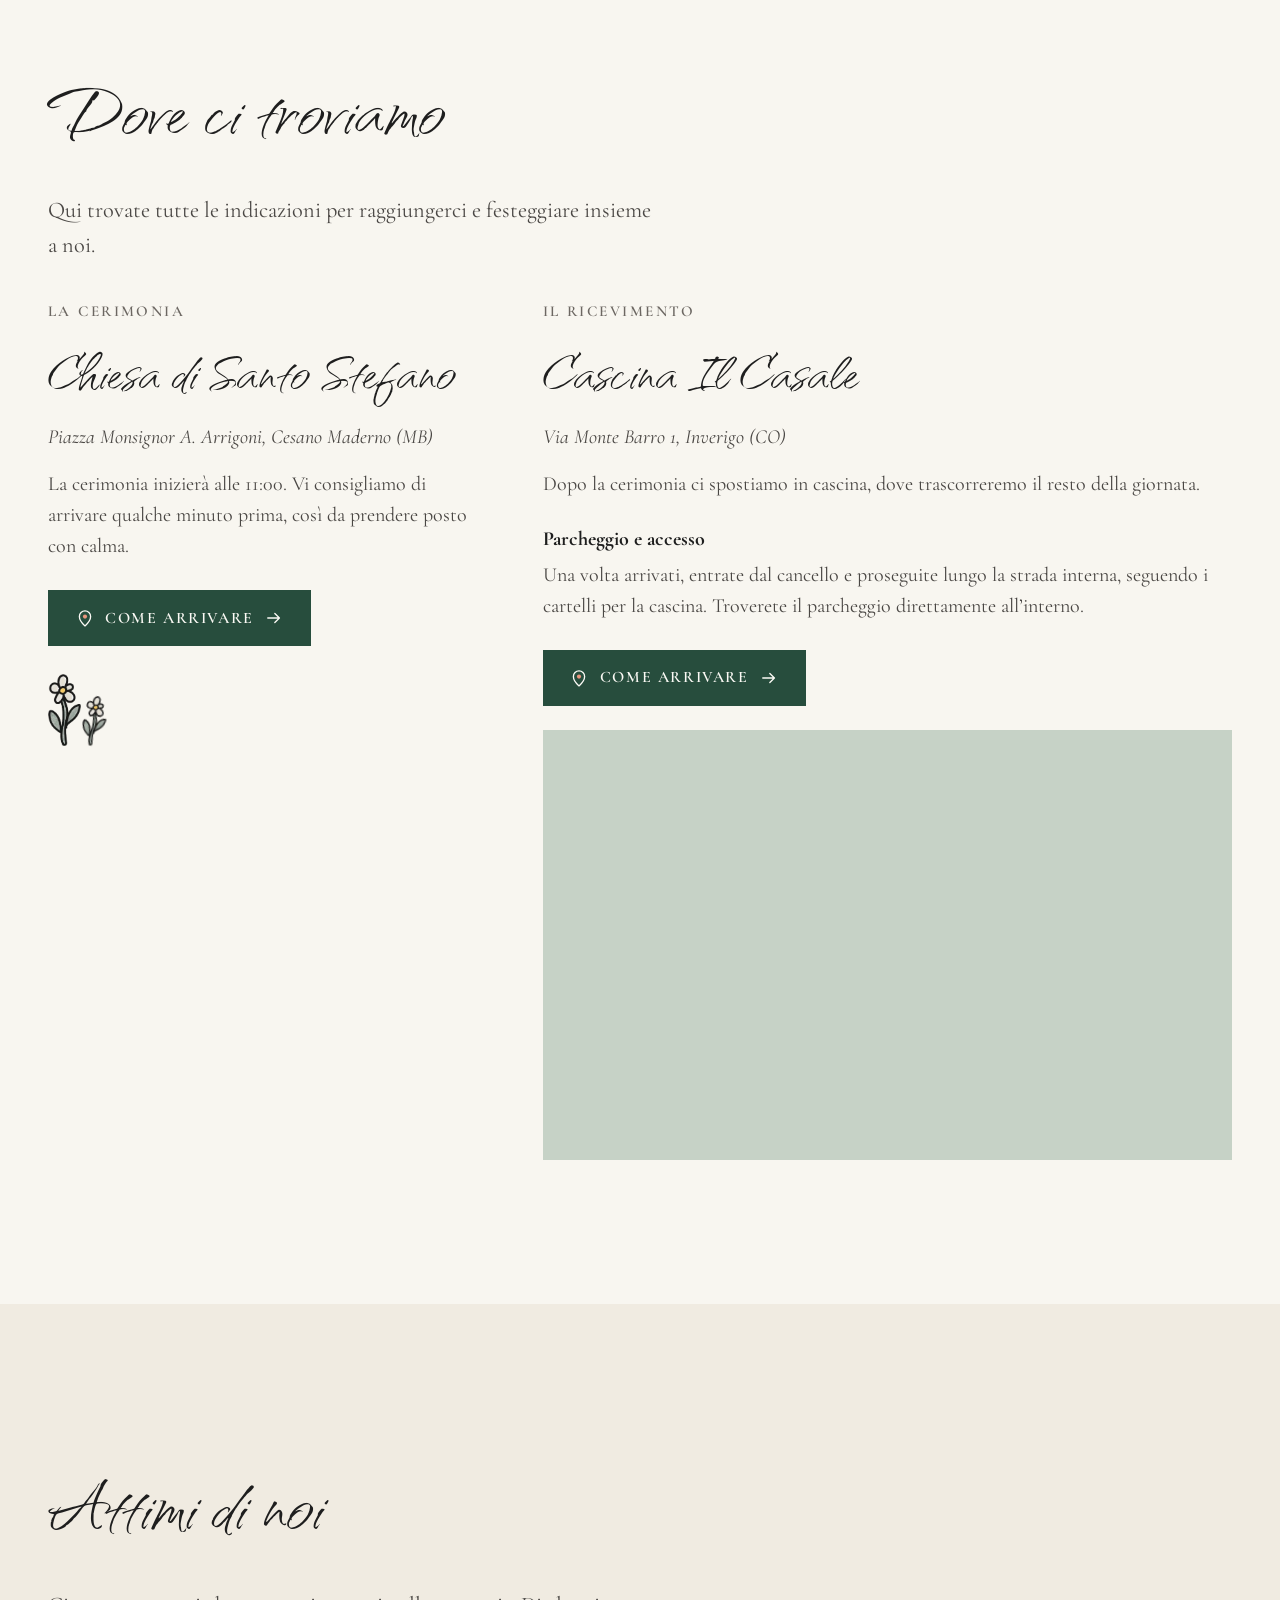
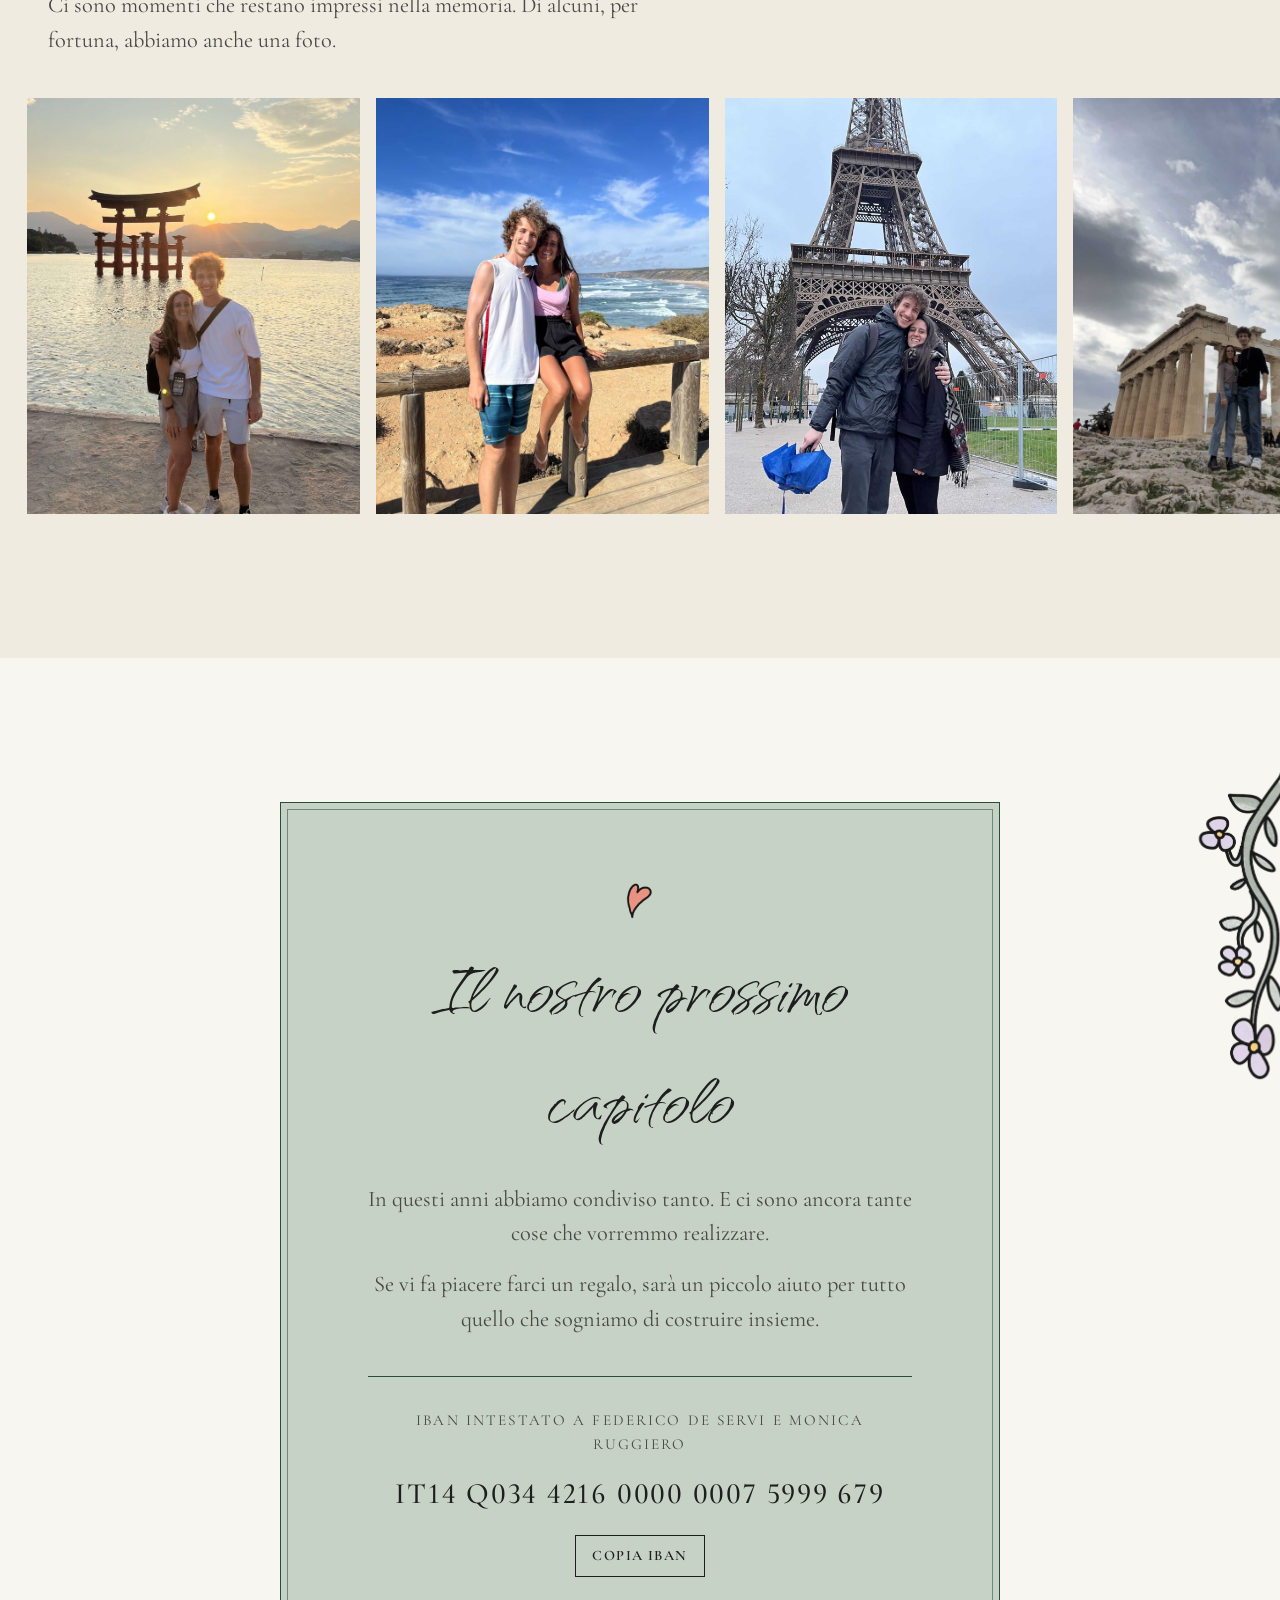
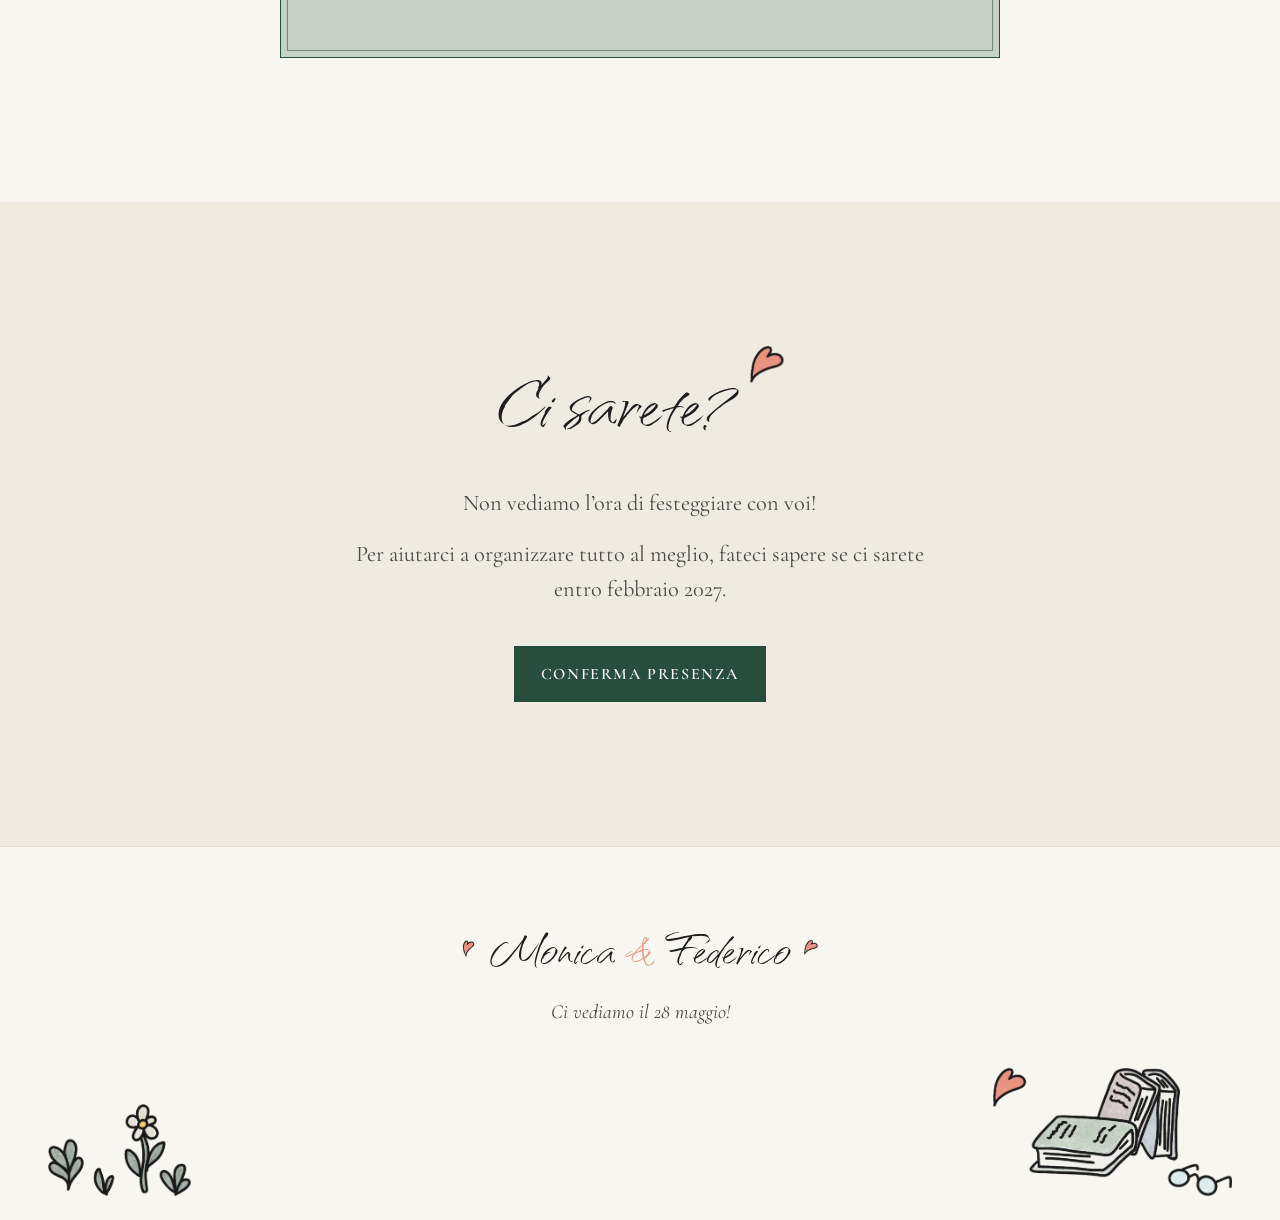
==== commit 0eb951f3: "Titoli in Qwitcher Grypen al posto di Alex Brush Qwitcher Grypen e' circa 1,4 volte piu' piccolo a p" ====
--- a/index.html
+++ b/index.html
@@ -18,7 +18,7 @@
   <link rel="apple-touch-icon" href="assets/img/apple-touch-icon.png">
   <link rel="preconnect" href="https://fonts.googleapis.com">
   <link rel="preconnect" href="https://fonts.gstatic.com" crossorigin>
-  <link href="https://fonts.googleapis.com/css2?family=Alex+Brush&family=Cormorant+Garamond:ital,wght@0,400;0,500;0,600;0,700;1,400;1,500&display=swap" rel="stylesheet">
+  <link href="https://fonts.googleapis.com/css2?family=Qwitcher+Grypen&family=Cormorant+Garamond:ital,wght@0,400;0,500;0,600;0,700;1,400;1,500&display=swap" rel="stylesheet">
   <link rel="stylesheet" href="css/styles.css">
   <script>
     /* Busta della partecipazione all'apertura: solo entrando dalla home senza ancora, una volta per sessione */
@@ -57,8 +57,8 @@
               <path fill="url(#sealWax)" d="M95.2 41.8Q95.2 50.0 93.5 57.6Q91.8 65.2 88.8 72.6Q85.7 80.0 78.9 84.1Q72.1 88.2 65.0 91.8Q58.0 95.5 50.1 95.1Q42.1 94.7 35.0 91.4Q28.0 88.2 21.4 83.9Q14.7 79.6 11.7 72.3Q8.7 65.0 6.5 57.5Q4.3 50.0 6.4 42.5Q8.6 34.9 12.3 28.3Q16.1 21.6 21.7 16.0Q27.2 10.5 34.5 6.9Q41.8 3.3 49.7 4.8Q57.7 6.3 65.0 8.8Q72.4 11.2 79.0 15.6Q85.7 20.1 90.4 26.8Q95.1 33.6 95.2 41.8Z"/>
               <circle cx="50" cy="50" r="33" fill="none" stroke="#18322a" stroke-width="2.2" opacity=".55"/>
               <circle cx="50.6" cy="50.8" r="33" fill="none" stroke="#6f9a83" stroke-width="1" opacity=".55"/>
-              <text x="50.7" y="60.7" text-anchor="middle" font-family="Alex Brush, cursive" font-size="30" fill="#8fb39f" opacity=".75">M F</text>
-              <text x="50" y="60" text-anchor="middle" font-family="Alex Brush, cursive" font-size="30" fill="#132a20">M F</text>
+              <text x="50.7" y="60.7" text-anchor="middle" font-family="Qwitcher Grypen, cursive" font-size="42" fill="#8fb39f" opacity=".75">M F</text>
+              <text x="50" y="60" text-anchor="middle" font-family="Qwitcher Grypen, cursive" font-size="42" fill="#132a20">M F</text>
             </g>
             <clipPath id="sealLeft"><path d="M0 0H53L47 21L54 38L46 55L53 74L48 100H0Z"/></clipPath>
             <clipPath id="sealRight"><path d="M53 0H100V100H48L53 74L46 55L54 38L47 21Z"/></clipPath>
--- a/css/styles.css
+++ b/css/styles.css
@@ -23,7 +23,7 @@
   --wedding-soft: #c6d2c6;     /* salvia dei vestiti e dei libri: linee, segnaposto, biglietto regali */
   --on-accent: #fbfaf5;        /* carta del biglietto: bianco caldo, non verdino */
 
-  --script: "Alex Brush", "Snell Roundhand", "Brush Script MT", cursive;
+  --script: "Qwitcher Grypen", "Snell Roundhand", "Brush Script MT", cursive;
   --serif: "Cormorant Garamond", "Iowan Old Style", Georgia, serif;
   --sans: var(--serif);
 
@@ -74,7 +74,7 @@
 
 .h2 {
   font-family: var(--script); font-weight: 400;
-  font-size: clamp(2.75rem, 6vw, 4.25rem);
+  font-size: clamp(3.85rem, 8.4vw, 6rem);
   line-height: 1.15; padding-bottom: .1em;
   margin-bottom: 1.25rem;
 }
@@ -164,7 +164,7 @@
 .nav.is-scrolled { border-bottom-color: var(--line); }
 /* Monogramma come sul retro della partecipazione: "M F" nel nero del tratto */
 .nav__brand {
-  font-family: var(--script); font-size: 2.6rem; line-height: 1;
+  font-family: var(--script); font-size: 3.6rem; line-height: 1;
   color: var(--ink); text-decoration: none; padding-top: .15em;
   word-spacing: .25em; white-space: nowrap;
 }
@@ -229,7 +229,7 @@
 .hero__copy { display: flex; flex-direction: column; align-items: center; }
 .hero__title {
   font-family: var(--script); font-weight: 400;
-  font-size: clamp(3.5rem, min(8vw, 13dvh), 7rem);
+  font-size: clamp(4.9rem, min(11.2vw, 18dvh), 9.8rem);
   line-height: 1.1; padding-bottom: .12em;
   margin-bottom: .5rem;
 }
@@ -268,7 +268,7 @@
   .hero__flowers--left { left: -4%; height: 26%; }
   .hero__flowers--right { right: -2%; height: 26%; }
   .eyebrow { margin-bottom: .75rem; }
-  .hero__title { font-size: clamp(2.75rem, 12vw, 3.75rem); margin-bottom: .35rem; }
+  .hero__title { font-size: clamp(3.85rem, 16.8vw, 5.25rem); margin-bottom: .35rem; }
   .hero__date { font-size: 1.2rem; margin-bottom: .35rem; }
   .hero__sub { font-size: 1.2rem; margin-bottom: 1.25rem; }
   .hero__actions { gap: .6rem; }
@@ -277,7 +277,7 @@
 /* Telefoni molto bassi: riduco ancora un po' */
 @media (max-width: 860px) and (max-height: 680px) {
   .hero__art { height: clamp(130px, 24dvh, 180px); }
-  .hero__title { font-size: 2.5rem; }
+  .hero__title { font-size: 3.5rem; }
   .hero__sub { font-size: 1.1rem; margin-bottom: 1rem; }
 }
 
@@ -374,7 +374,7 @@
 /* Nome del luogo in corsivo e localita' in corsivo piccolo, come nella partecipazione */
 .place__name {
   font-family: var(--script); font-weight: 400;
-  font-size: clamp(2.4rem, 4vw, 3.1rem); line-height: 1.15; padding-bottom: .1em;
+  font-size: clamp(3.35rem, 5.6vw, 4.35rem); line-height: 1.15; padding-bottom: .1em;
   margin-bottom: .25rem;
 }
 .place__where { font-style: italic; margin-bottom: 1rem; }
@@ -494,11 +494,11 @@
 
 /* Footer */
 .footer { border-top: 1px solid var(--line); padding-block: 4rem; text-align: center; color: var(--ink-2); }
-.footer__names { font-family: var(--script); font-size: 2.75rem; line-height: 1.2; color: var(--ink); margin-bottom: .25rem; }
+.footer__names { font-family: var(--script); font-size: clamp(3.2rem, 14vw, 3.85rem); line-height: 1.2; color: var(--ink); margin-bottom: .25rem; }
 .footer__names em { color: var(--heart); font-style: normal; }
 /* Due cuori ai lati dei nomi, come ai lati del monogramma sul retro della partecipazione */
-.footer__names .doodle-heart { height: .36em; vertical-align: .15em; margin-left: .35em; }
-.footer__names .doodle-heart--l { margin: 0 .35em 0 0; }
+.footer__names .doodle-heart { height: .26em; vertical-align: .11em; margin-left: .25em; }
+.footer__names .doodle-heart--l { margin: 0 .25em 0 0; }
 .footer__line { font-style: italic; margin-top: .75rem; }
 /* In fondo come in fondo alla partecipazione: fiori a sinistra, cuore e libri con gli occhiali a destra */
 .footer { padding-bottom: 1.5rem; }
@@ -548,11 +548,11 @@
 }
 .intro__names {
   margin: 0; font-family: var(--script); color: var(--ink);
-  font-size: clamp(2.5rem, 10vw, 3.6rem); line-height: 1.1; padding-bottom: .08em;
+  font-size: clamp(3.5rem, 14vw, 5rem); line-height: 1.1; padding-bottom: .08em;
 }
 .intro__names em { font-style: normal; color: var(--heart); }
-.intro__names .doodle-heart { height: .36em; vertical-align: .15em; margin-left: .3em; }
-.intro__names .doodle-heart--l { margin: 0 .3em 0 0; }
+.intro__names .doodle-heart { height: .26em; vertical-align: .11em; margin-left: .21em; }
+.intro__names .doodle-heart--l { margin: 0 .21em 0 0; }
 .intro__date {
   margin: 0; font-weight: 700; text-transform: uppercase; letter-spacing: .04em;
   font-size: clamp(1rem, 3.6vw, 1.2rem); color: var(--ink);
@@ -614,12 +614,12 @@
   color: var(--ink-2);
 }
 .intro__mono {
-  display: flex; align-items: center; gap: .18em;
-  font-family: var(--script); font-size: calc(var(--w) * .2); line-height: 1.15;
-  color: var(--ink); word-spacing: .2em; white-space: nowrap;
-  margin: .05em 0 .1em;
-}
-.intro__mono img { height: .3em; width: auto; transform: rotate(-12deg); }
+  display: flex; align-items: center; gap: .13em;
+  font-family: var(--script); font-size: calc(var(--w) * .28); line-height: 1.15;
+  color: var(--ink); word-spacing: .14em; white-space: nowrap;
+  margin: .04em 0 .07em;
+}
+.intro__mono img { height: .21em; width: auto; transform: rotate(-12deg); }
 .intro__mono img:last-child { transform: rotate(10deg); }
 .intro__card-date { font-weight: 700; font-size: calc(var(--w) * .048); letter-spacing: .08em; }
 
